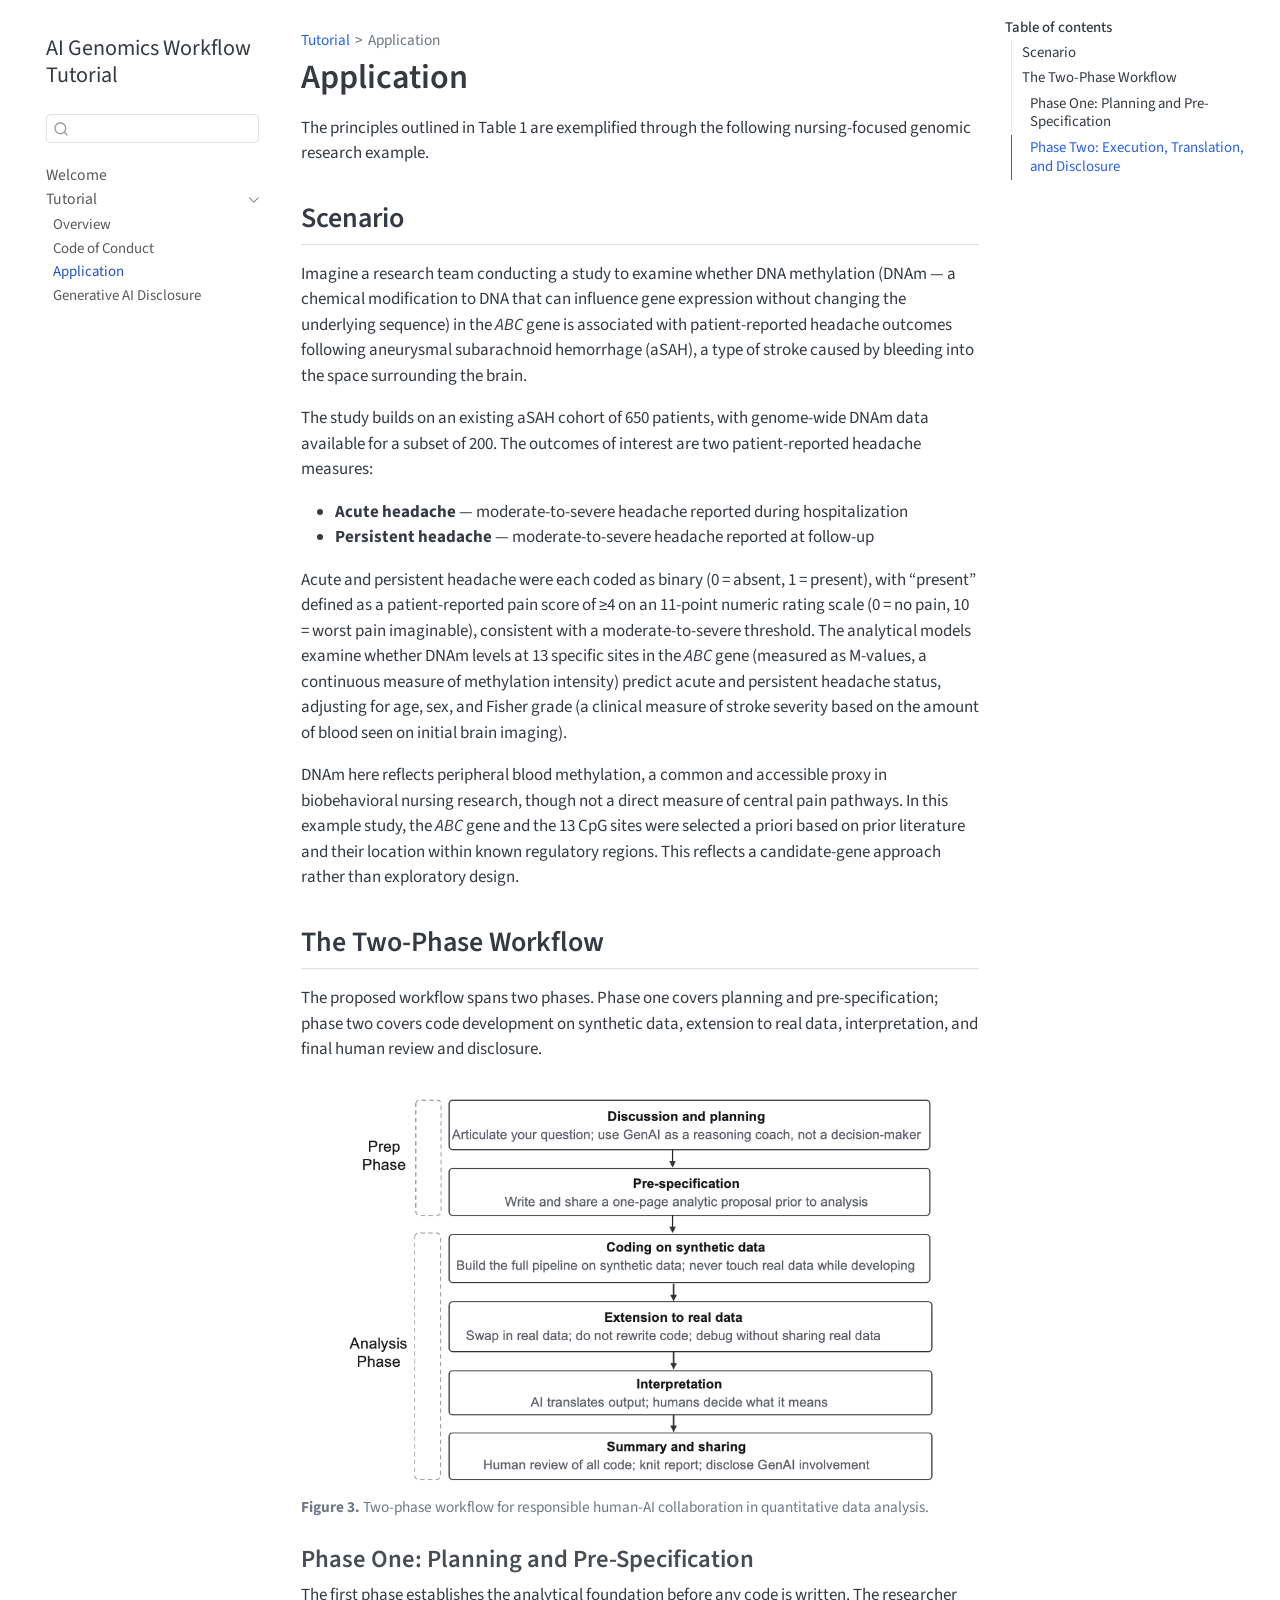
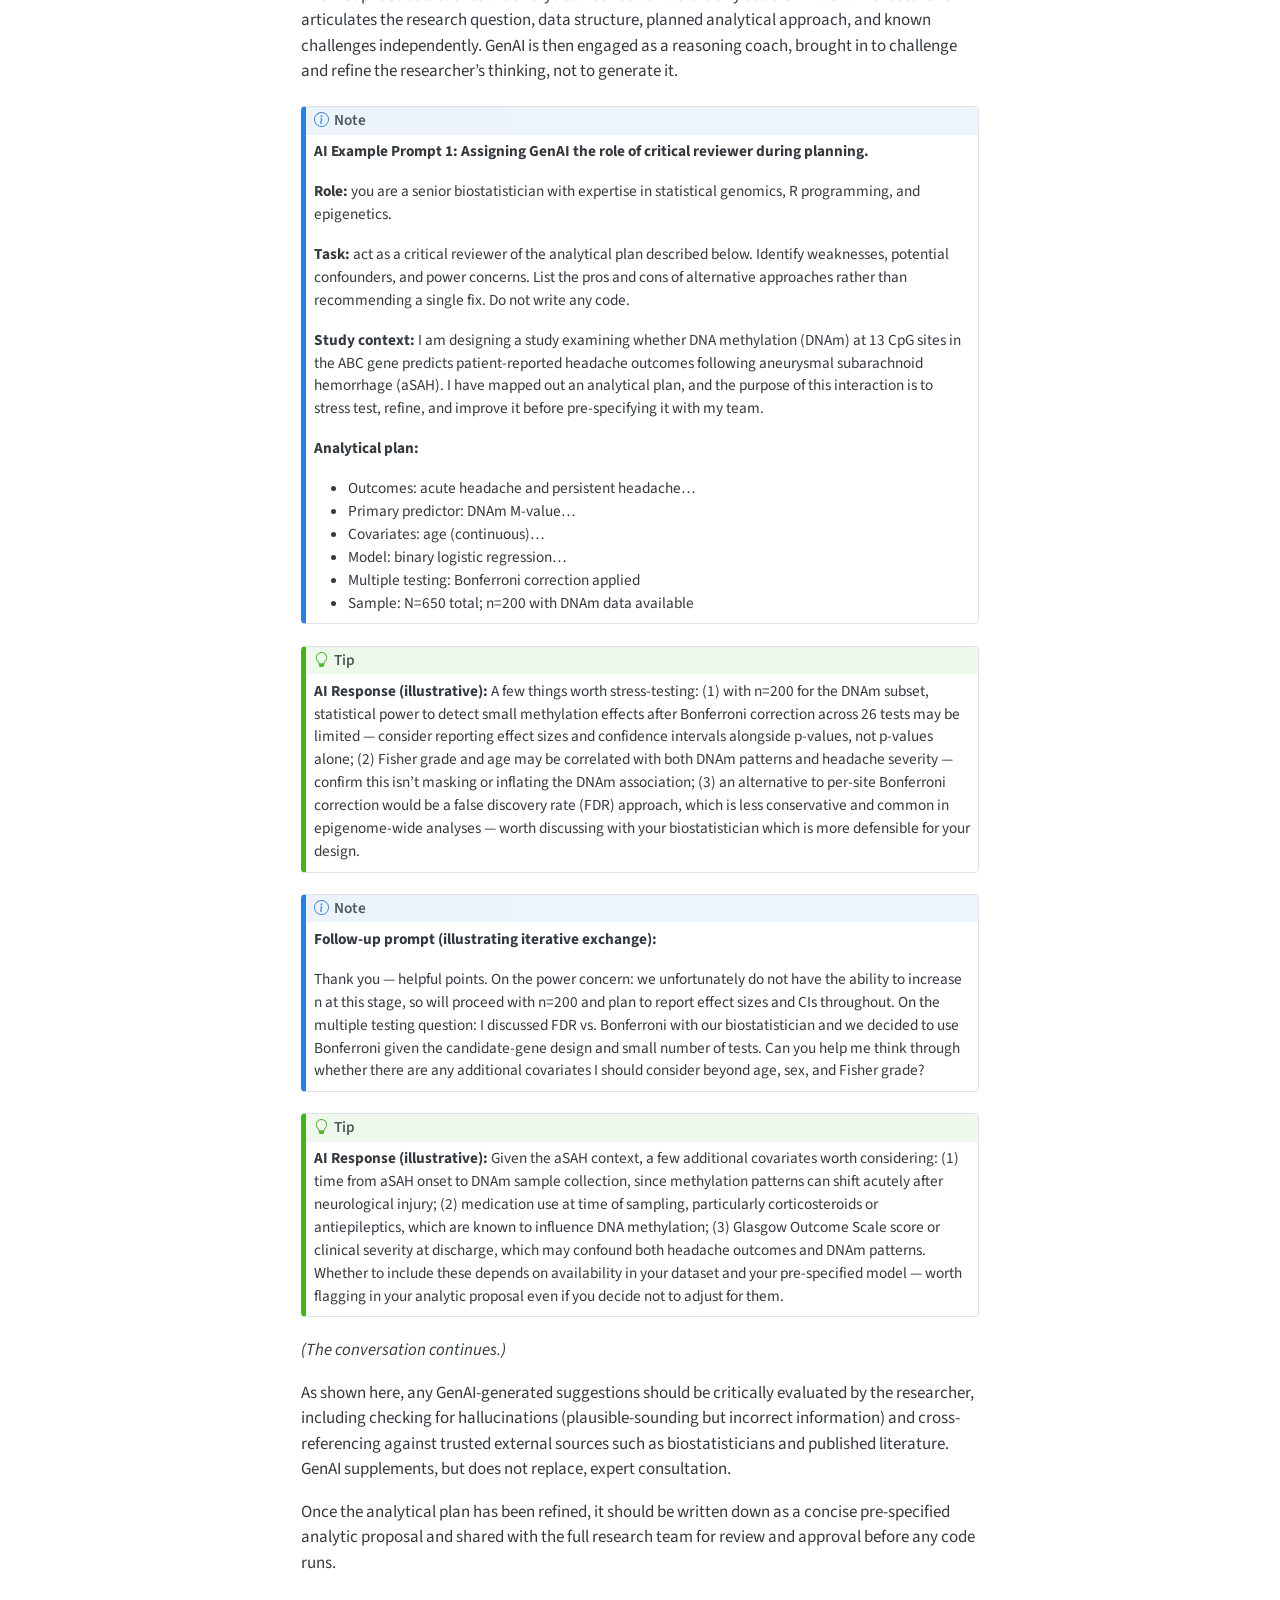
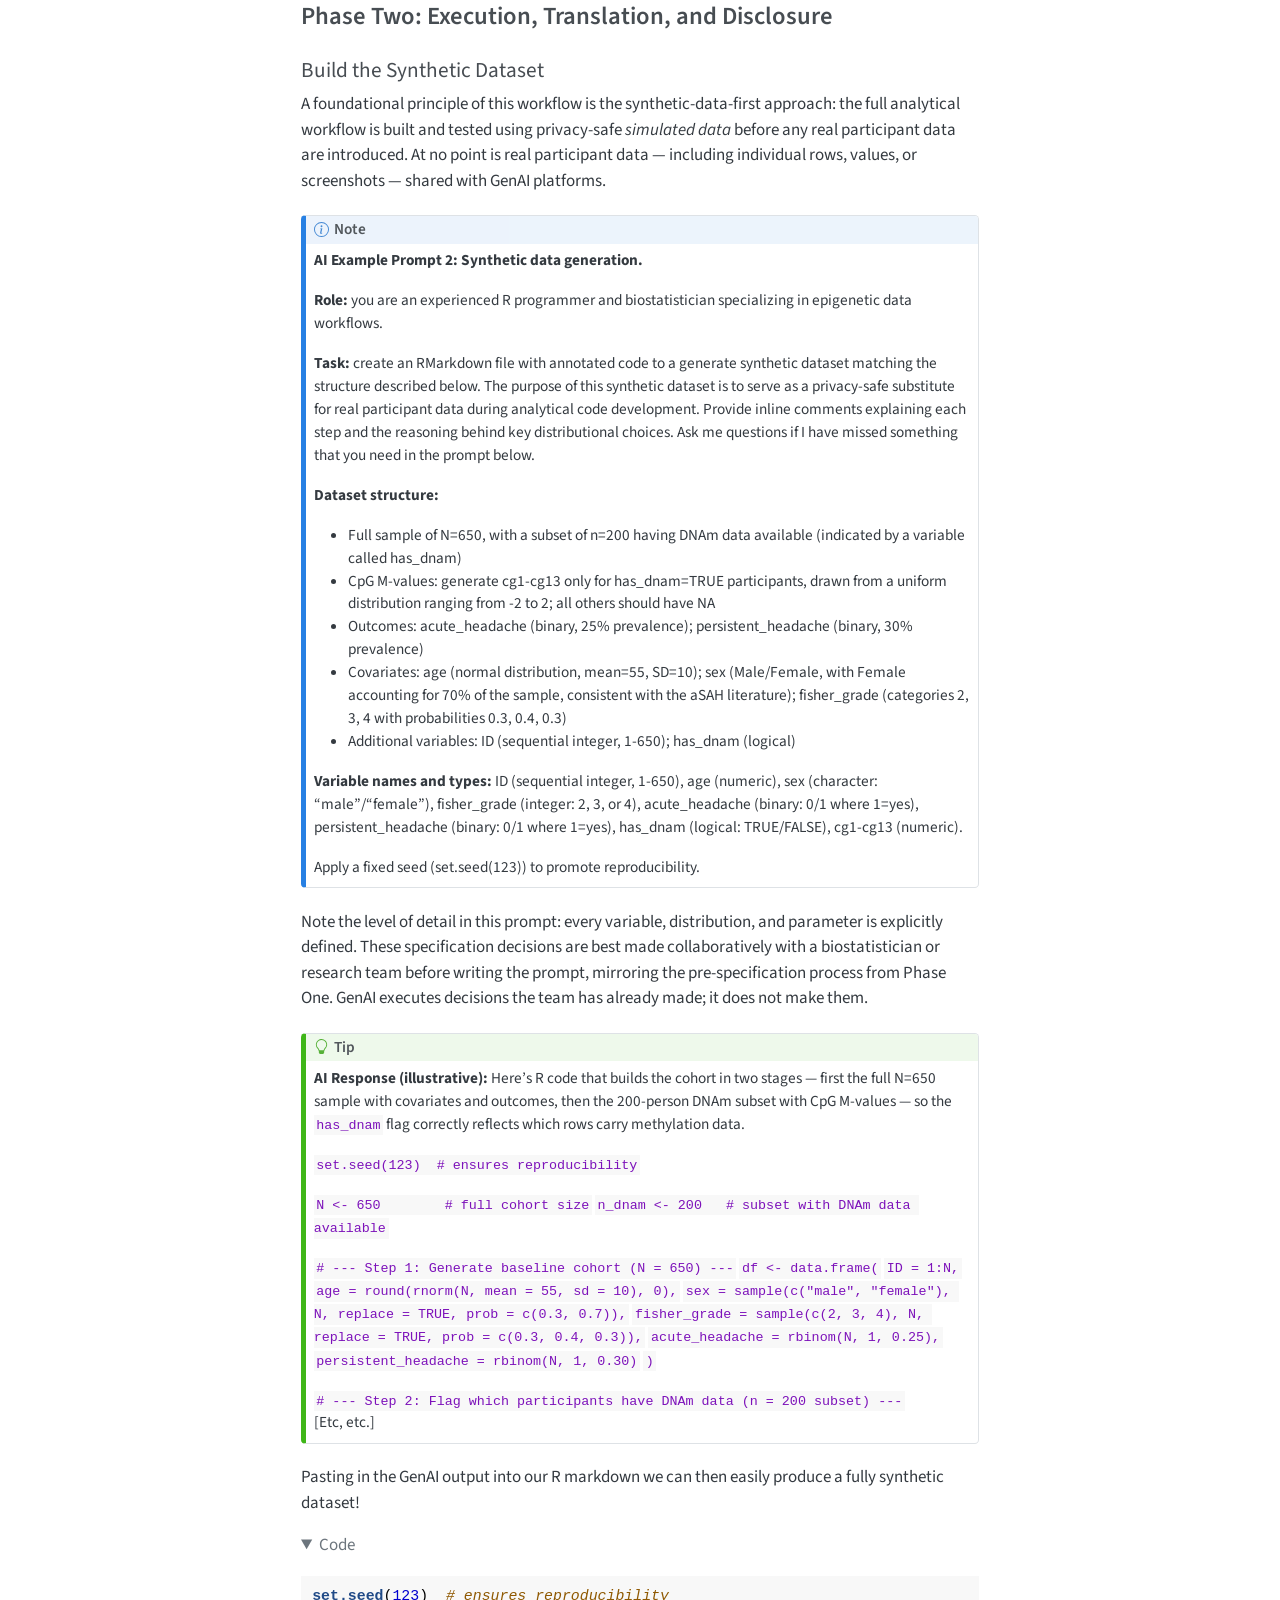
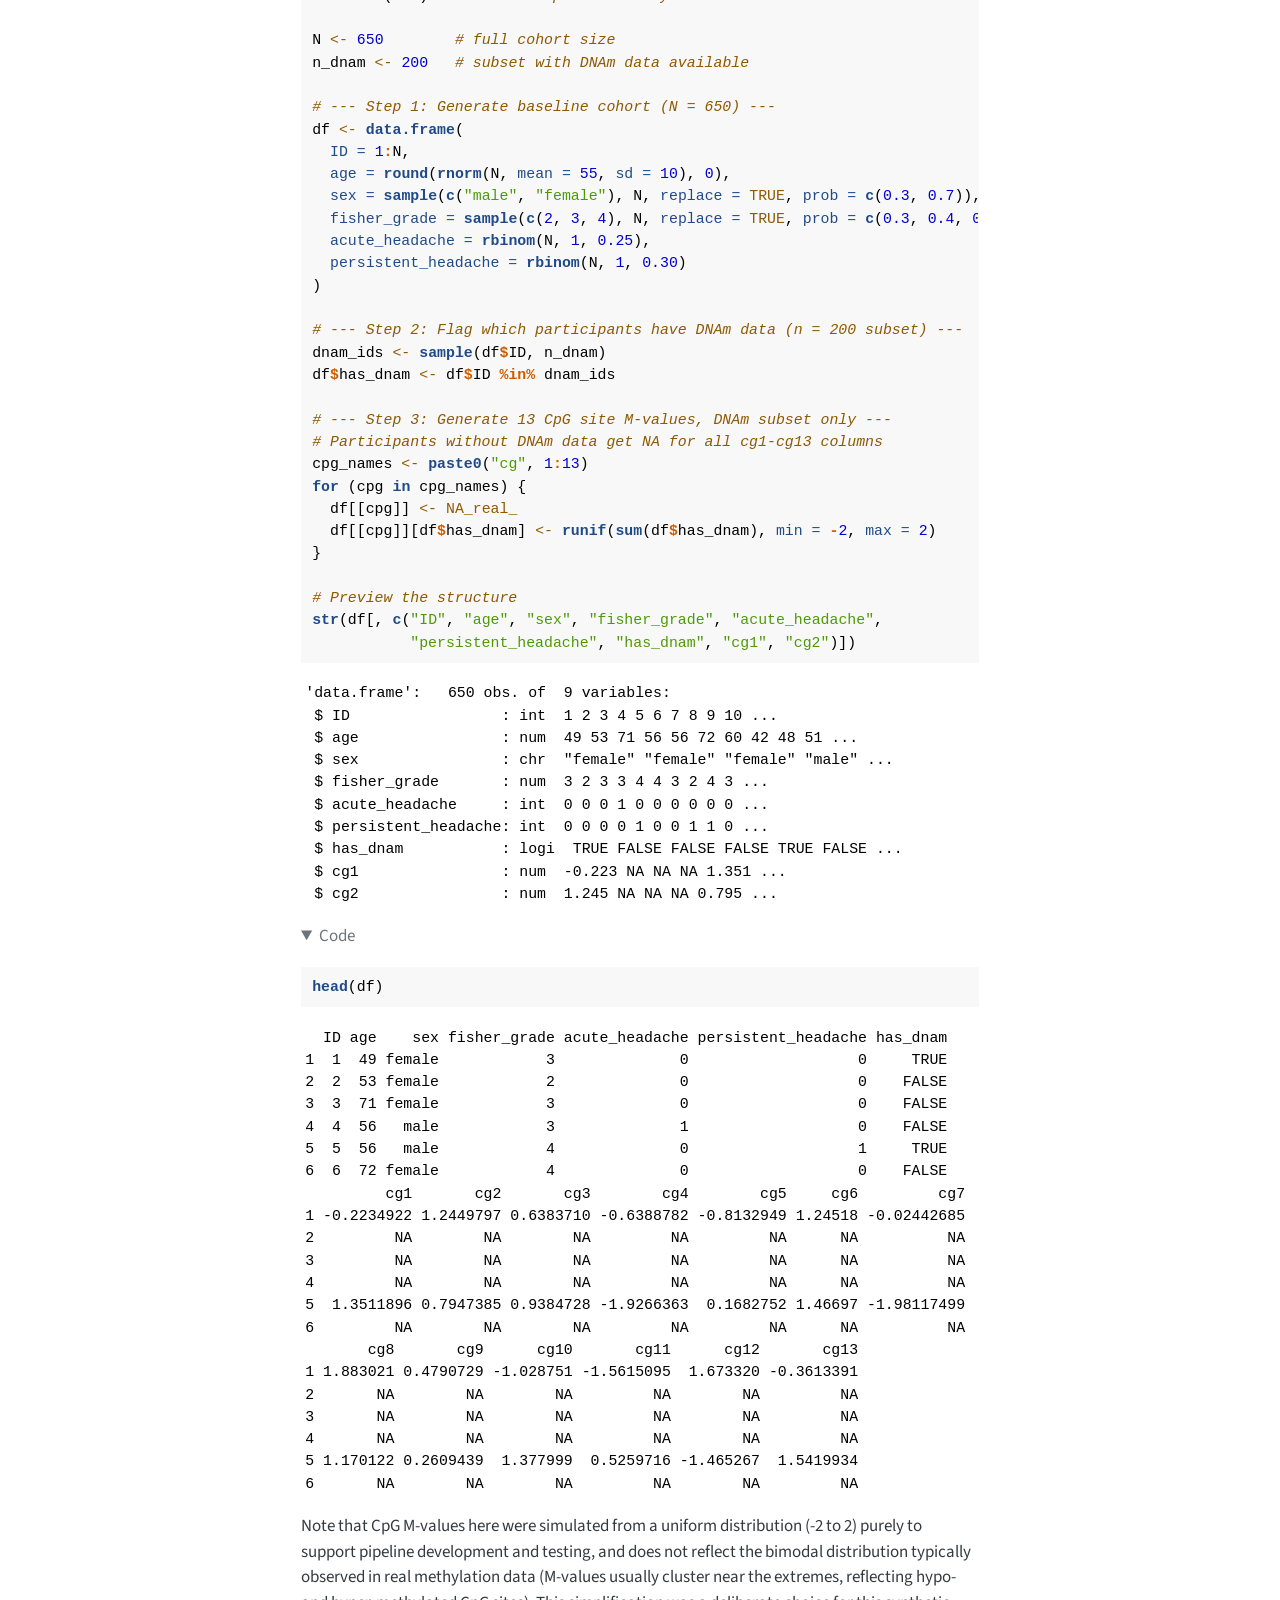
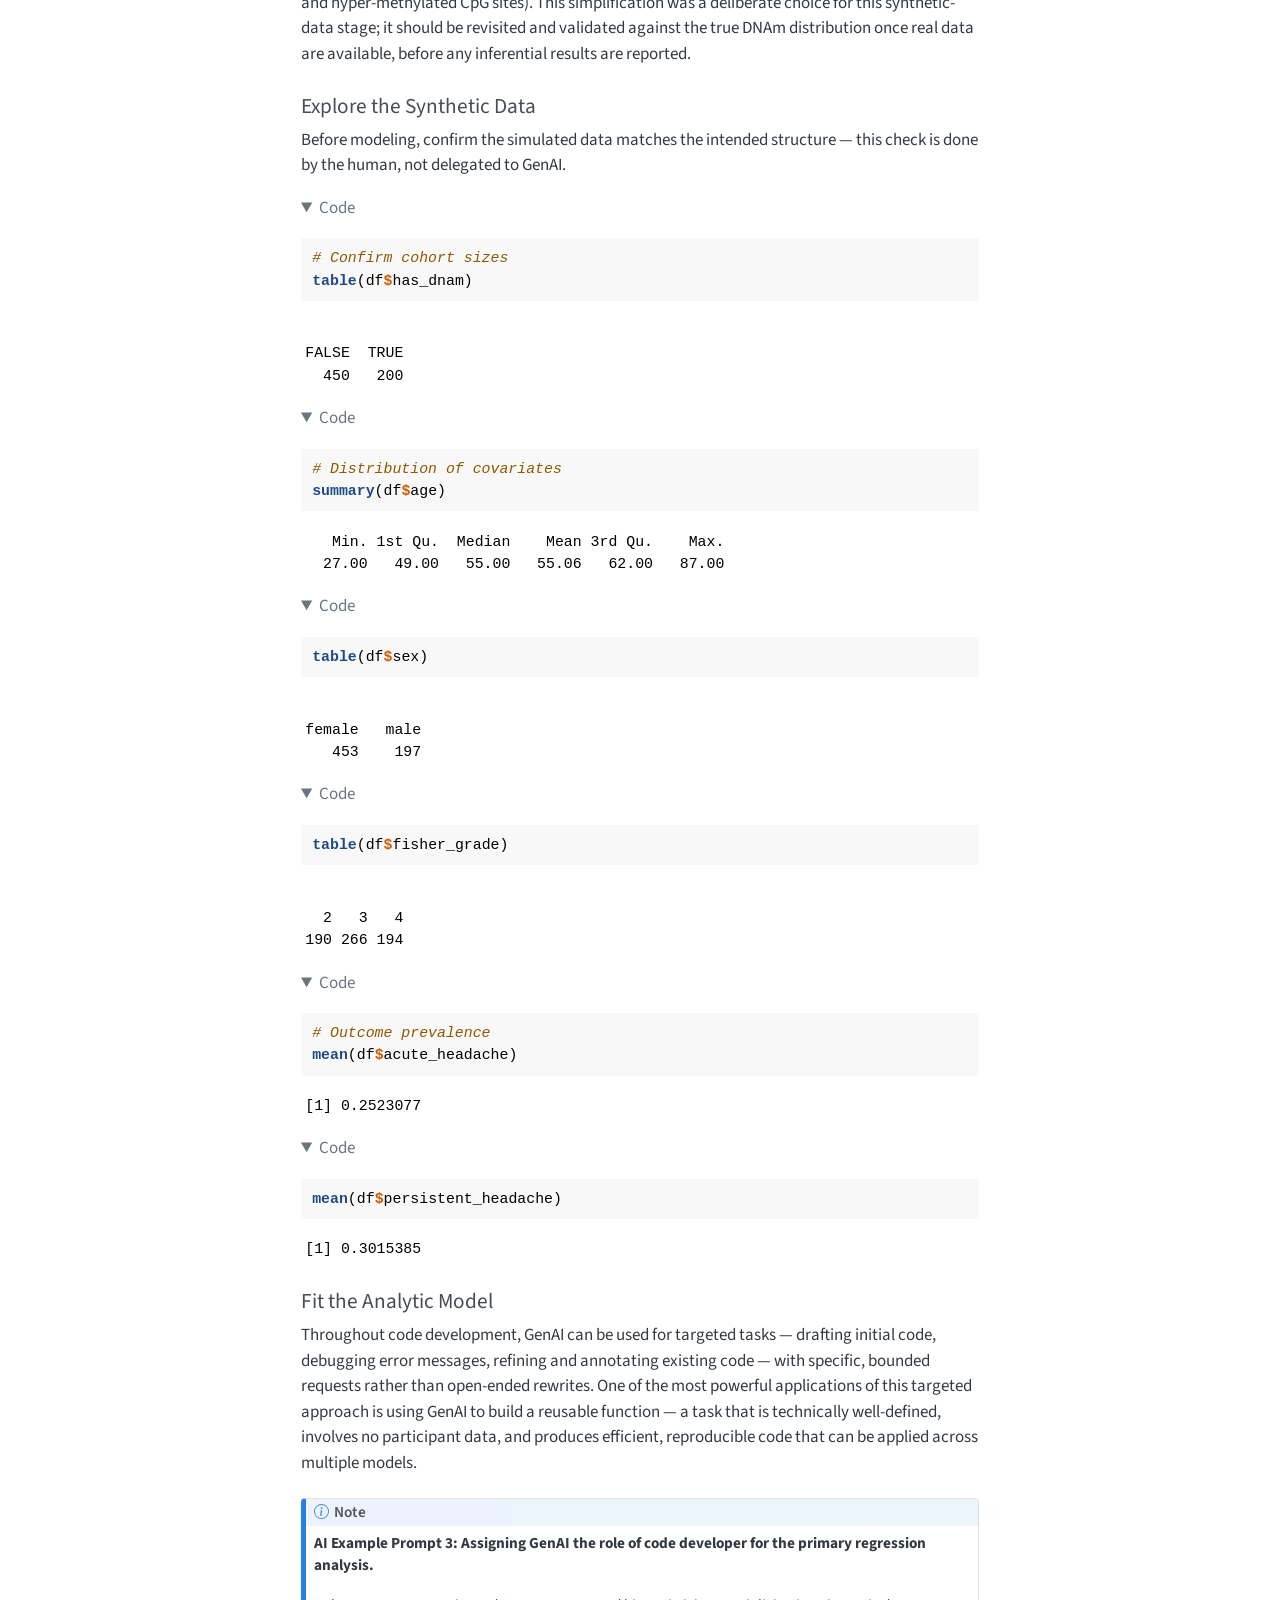
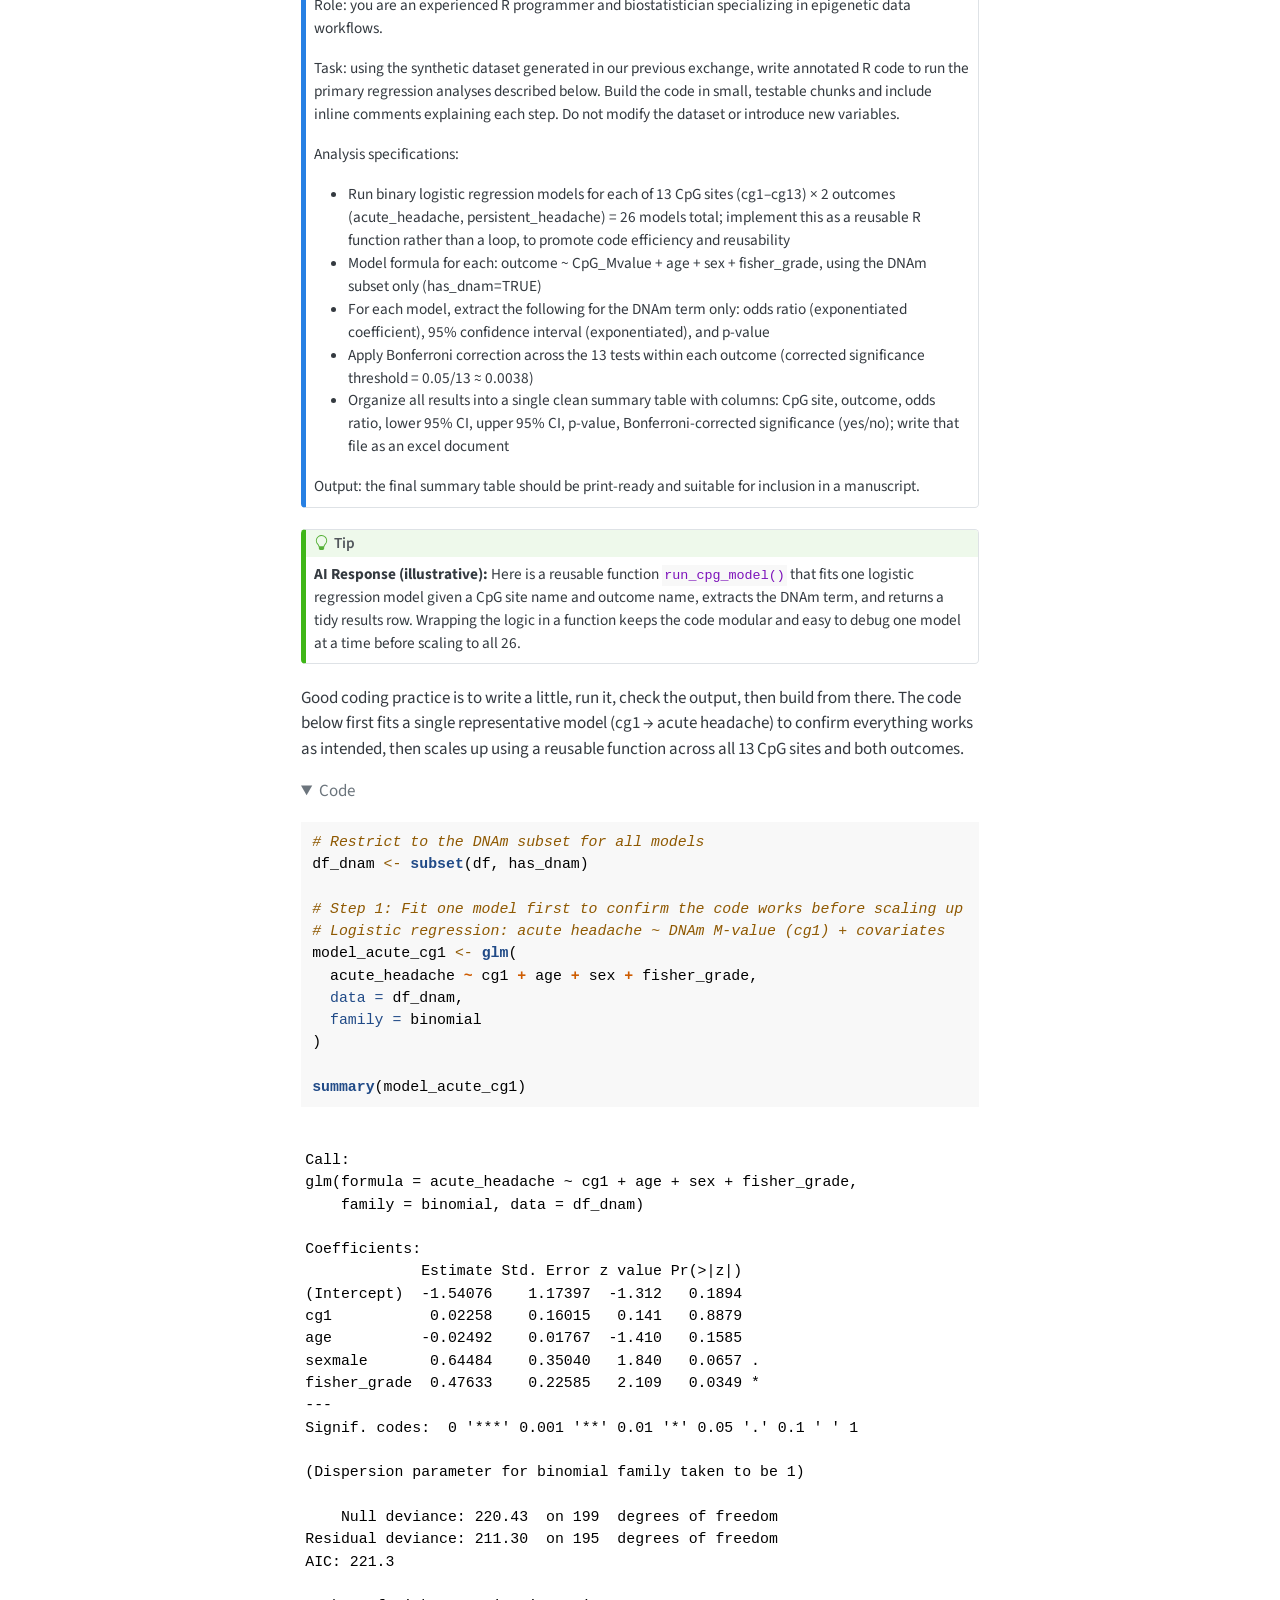
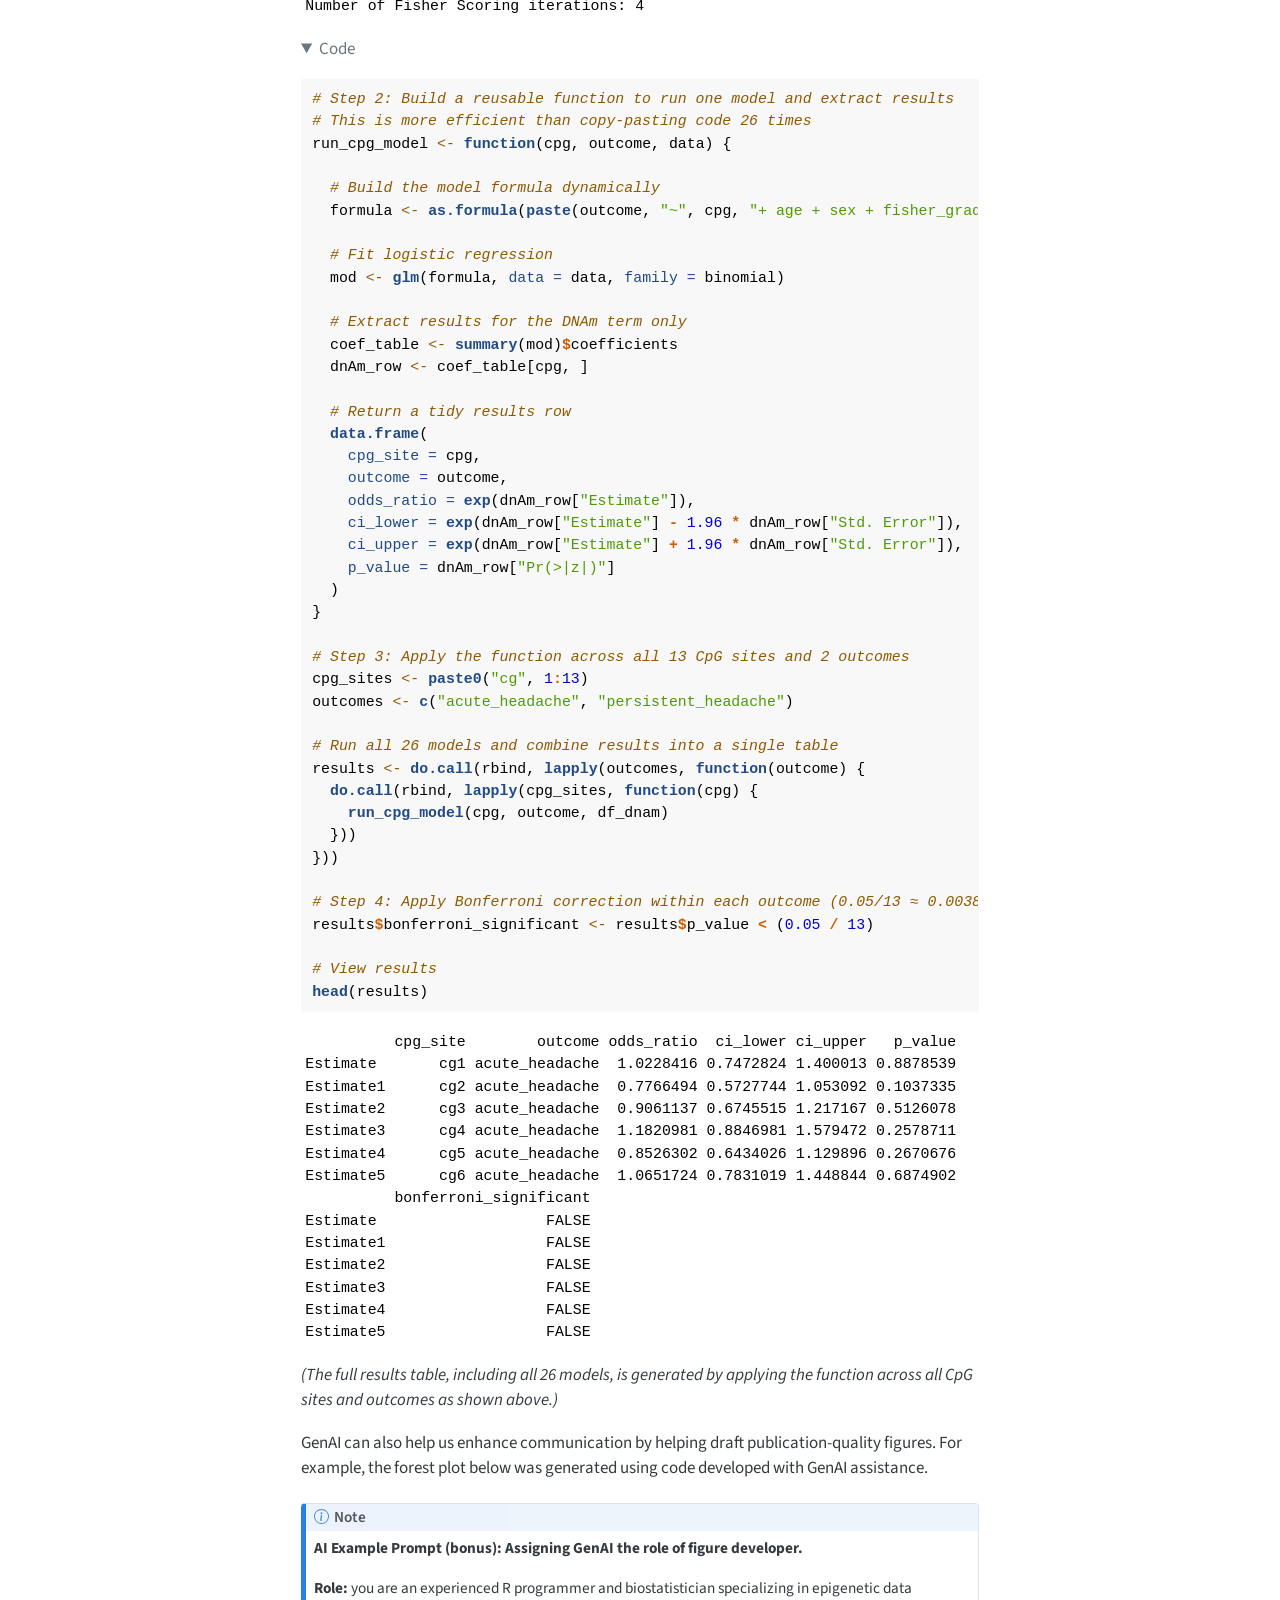
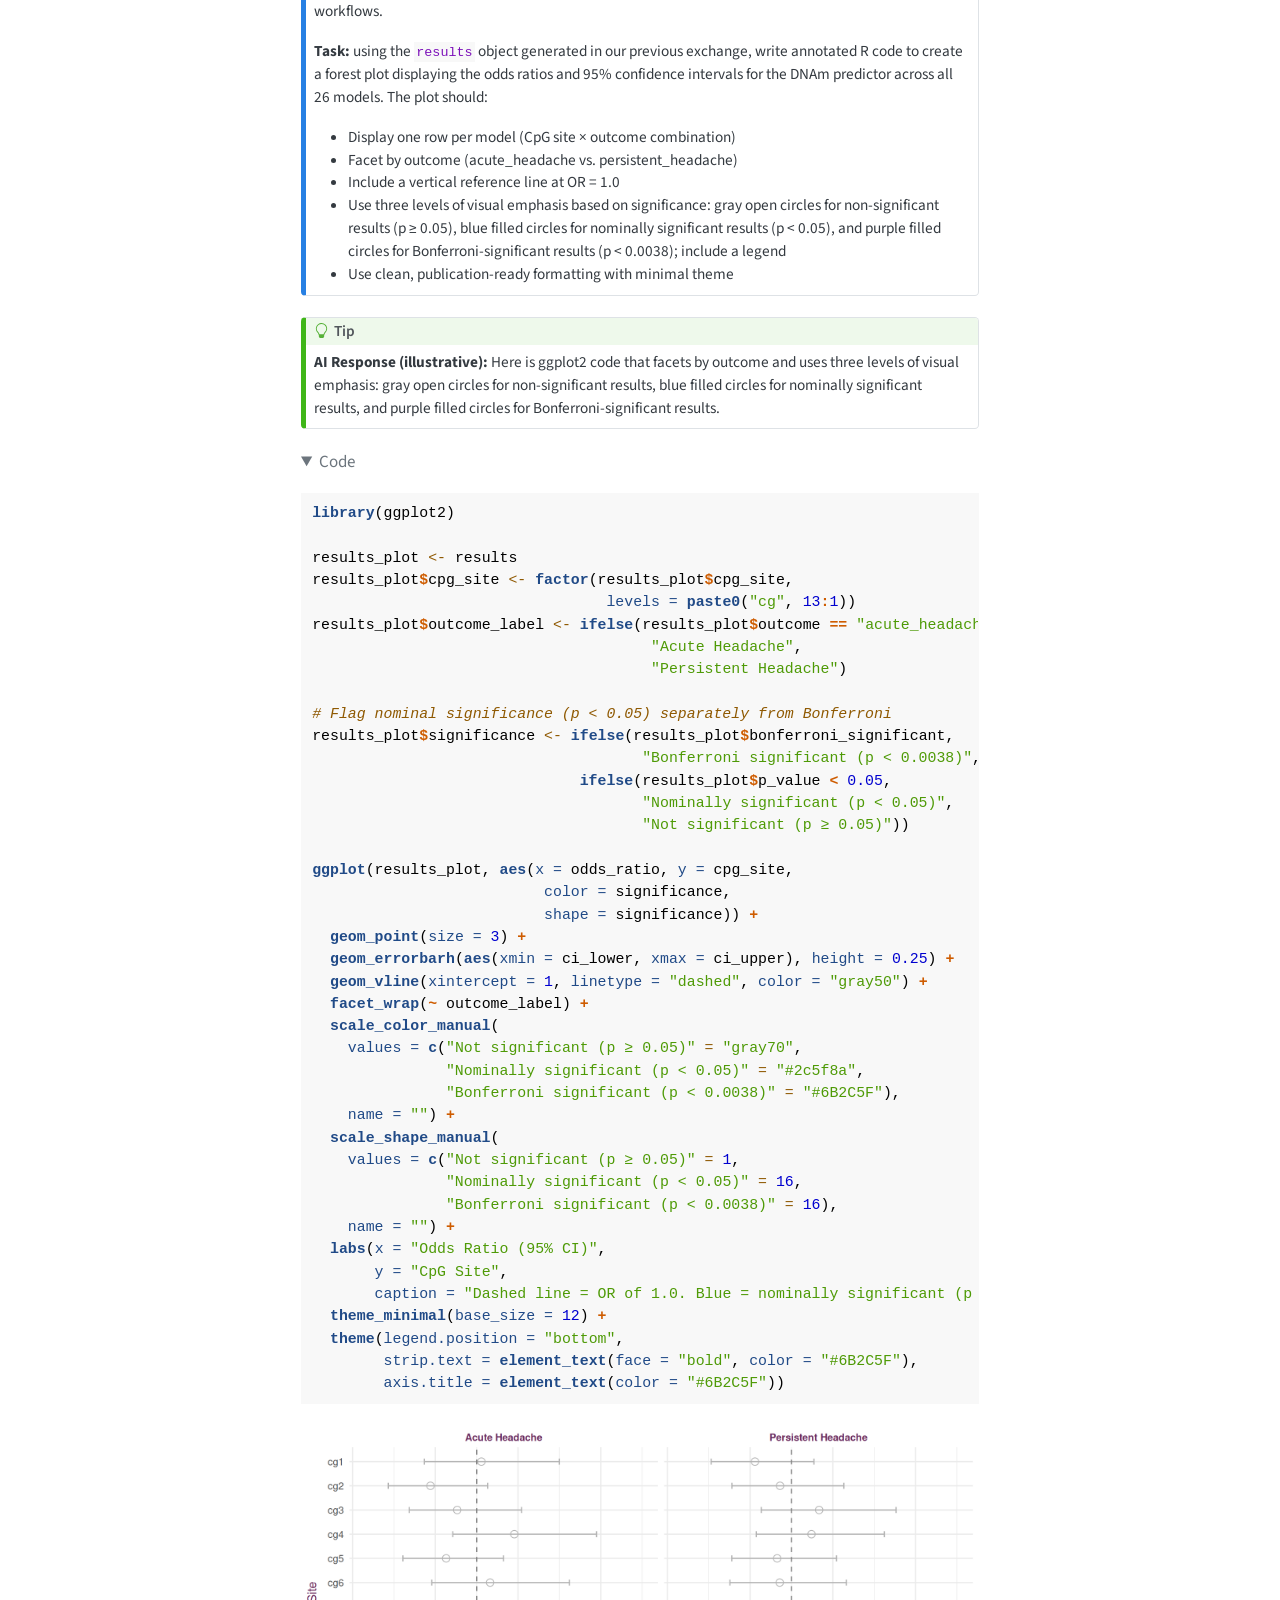
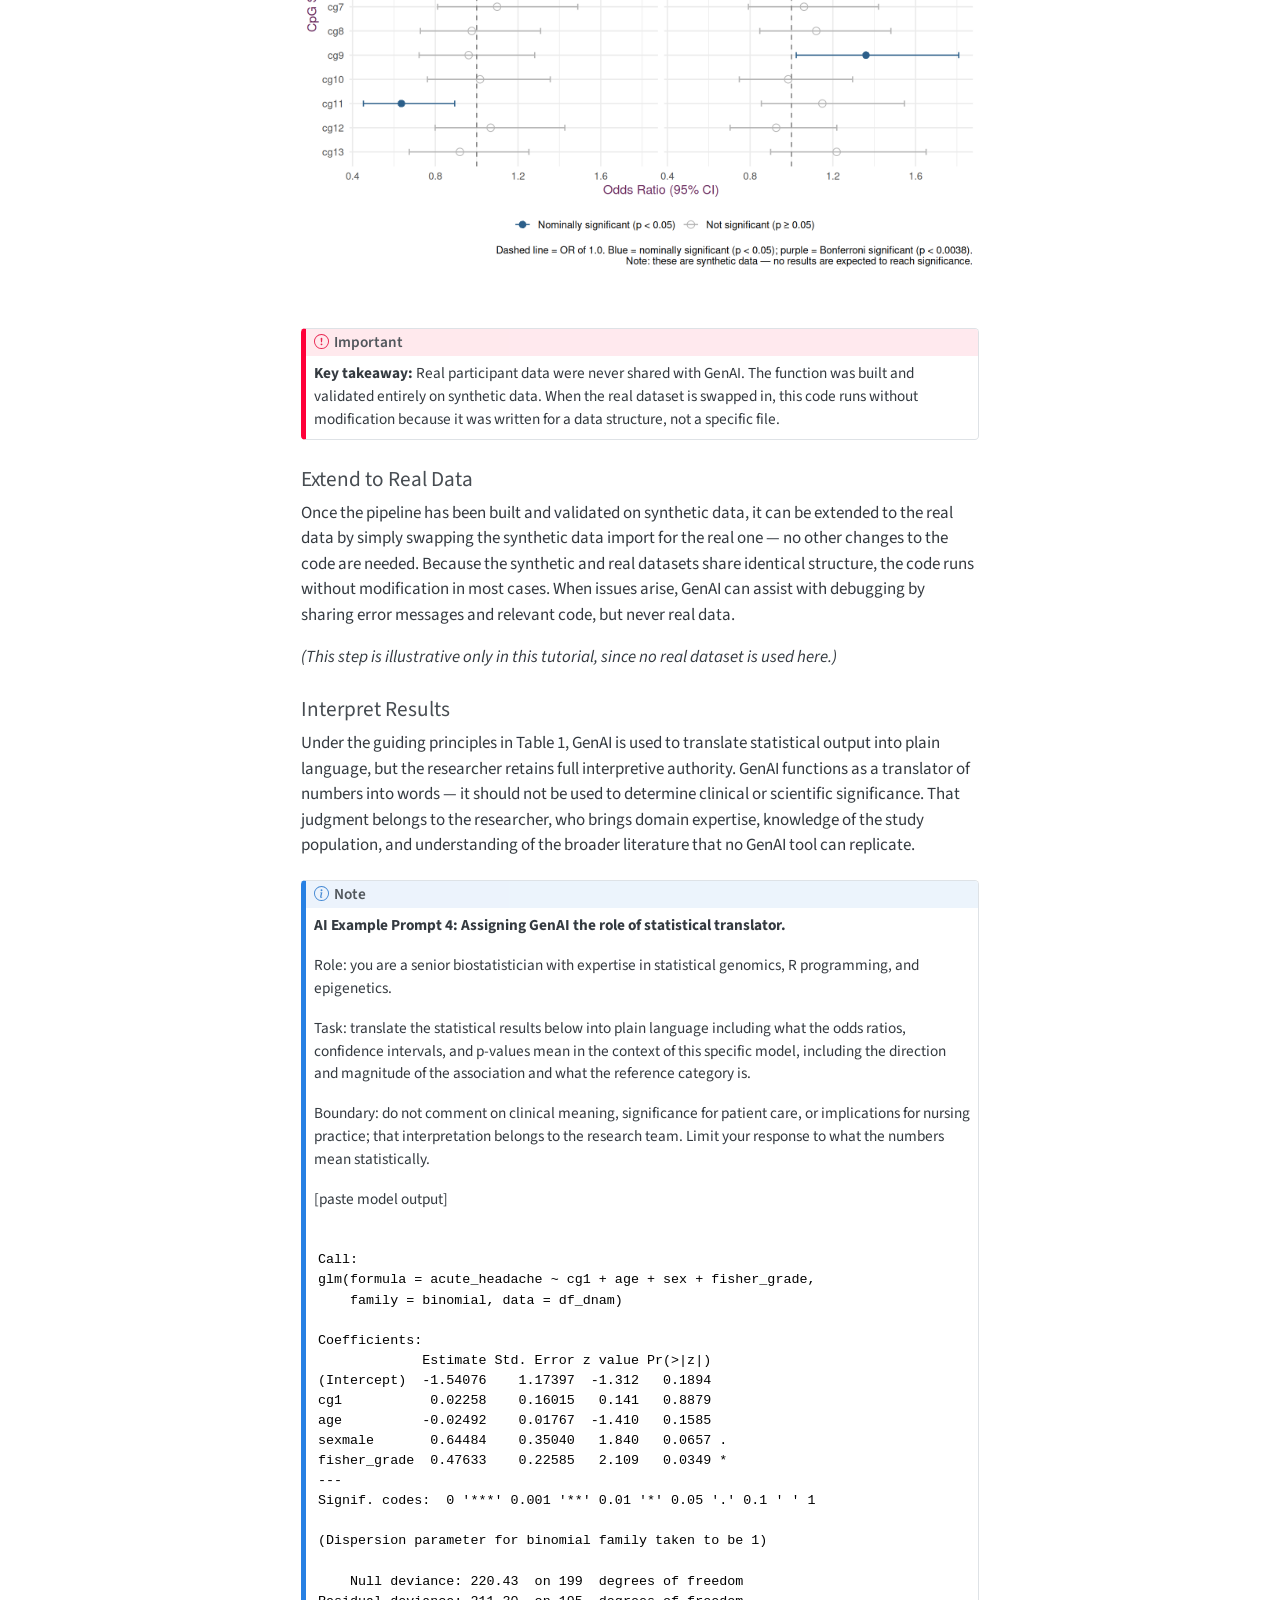
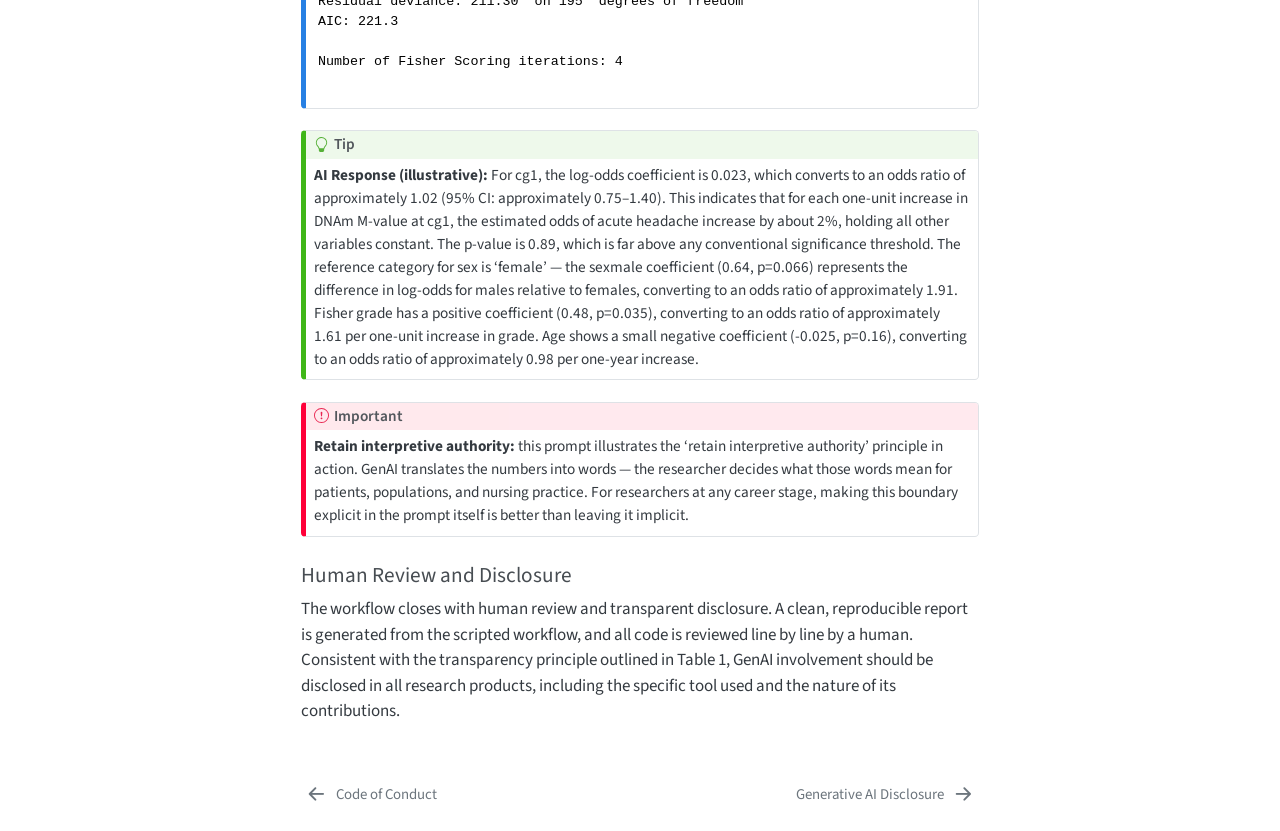
==== tutorial_application.html @ 5a62218e "Built site for gh-pages" ====
<!DOCTYPE html>
<html xmlns="http://www.w3.org/1999/xhtml" lang="en" xml:lang="en"><head>

<meta charset="utf-8">
<meta name="generator" content="quarto-1.10.18">

<meta name="viewport" content="width=device-width, initial-scale=1.0, user-scalable=yes">


<title>Application – AI Genomics Workflow Tutorial</title>
<style>
/* Default styles provided by pandoc.
** See https://pandoc.org/MANUAL.html#variables-for-html for config info.
*/
span.smallcaps{font-variant: small-caps;}
div.columns{display: flex; gap: 1.5em;}
div.column{flex: auto;}
@media screen {
div.columns{gap: min(4vw, 1.5em);}
div.column{overflow-x: auto;}
}
div.hanging-indent{margin-left: 1.5em; text-indent: -1.5em;}
ul.task-list{list-style: none;}
ul.task-list li input[type="checkbox"] {
  width: 0.8em;
  margin: 0 0.8em 0.2em -1em; /* quarto-specific, see https://github.com/quarto-dev/quarto-cli/issues/4556 */ 
  vertical-align: middle;
}
/* CSS for syntax highlighting */
html { -webkit-text-size-adjust: 100%; }
pre > code.sourceCode { white-space: pre; position: relative; }
pre > code.sourceCode > span { display: inline-block; line-height: 1.25; }
pre > code.sourceCode > span:empty { height: 1.2em; }
.sourceCode { overflow: visible; }
code.sourceCode > span { color: inherit; text-decoration: inherit; }
div.sourceCode { margin: 1em 0; }
pre.sourceCode { margin: 0; }
@media screen {
div.sourceCode { overflow: auto; }
}
@media print {
pre > code.sourceCode { white-space: pre-wrap; }
pre > code.sourceCode > span { text-indent: -5em; padding-left: 5em; }
}
pre.numberSource code
  { counter-reset: source-line 0; }
pre.numberSource code > span
  { position: relative; left: -4em; counter-increment: source-line; }
pre.numberSource code > span > a:first-child::before
  { content: counter(source-line);
    position: relative; left: -1em; text-align: right; vertical-align: baseline;
    border: none; display: inline-block;
    -webkit-touch-callout: none; -webkit-user-select: none;
    -khtml-user-select: none; -moz-user-select: none;
    -ms-user-select: none; user-select: none;
    padding: 0 4px; width: 4em;
  }
pre.numberSource { margin-left: 3em;  padding-left: 4px; }
div.sourceCode
  {   }
@media screen {
pre > code.sourceCode > span > a:first-child::before { text-decoration: underline; }
}
</style>


<script src="site_libs/quarto-nav/quarto-nav.js"></script>
<script src="site_libs/quarto-nav/headroom.min.js"></script>
<script src="site_libs/clipboard/clipboard.min.js"></script>
<script src="site_libs/quarto-search/autocomplete.umd.js"></script>
<script src="site_libs/quarto-search/fuse.min.js"></script>
<script src="site_libs/quarto-search/quarto-search.js"></script>
<meta name="quarto:offset" content="./">
<link href="./tutorial_disclosure.html" rel="next">
<link href="./tutorial_code_of_conduct.html" rel="prev">
<script src="site_libs/quarto-html/quarto.js" type="module"></script>
<script src="site_libs/quarto-html/tabsets/tabsets.js" type="module"></script>
<script src="site_libs/quarto-html/popper.min.js"></script>
<script src="site_libs/quarto-html/tippy.umd.min.js"></script>
<script src="site_libs/quarto-html/anchor.min.js"></script>
<link href="site_libs/quarto-html/tippy.css" rel="stylesheet">
<link href="site_libs/quarto-html/quarto-syntax-highlighting-12757e4b7af482b2d9c5bd8860d2b707.css" rel="stylesheet" id="quarto-text-highlighting-styles">
<script src="site_libs/bootstrap/bootstrap.min.js"></script>
<link href="site_libs/bootstrap/bootstrap-icons.css" rel="stylesheet">
<link href="site_libs/bootstrap/bootstrap-afcf79472eb0bb53fc823fd7a629db94.min.css" rel="stylesheet" append-hash="true" id="quarto-bootstrap" data-mode="light">
<script id="quarto-search-options" type="application/json">{
  "location": "sidebar",
  "copy-button": false,
  "collapse-after": 3,
  "panel-placement": "start",
  "type": "textbox",
  "limit": 50,
  "keyboard-shortcut": [
    "f",
    "/",
    "s"
  ],
  "show-item-context": false,
  "language": {
    "search-no-results-text": "No results",
    "search-matching-documents-text": "matching documents",
    "search-copy-link-title": "Copy link to search",
    "search-hide-matches-text": "Hide additional matches",
    "search-more-match-text": "more match in this document",
    "search-more-matches-text": "more matches in this document",
    "search-clear-button-title": "Clear",
    "search-text-placeholder": "",
    "search-detached-cancel-button-title": "Cancel",
    "search-submit-button-title": "Submit",
    "search-label": "Search"
  }
}</script>


</head>

<body class="nav-sidebar floating quarto-light">

<div id="quarto-search-results"></div>
  <header id="quarto-header" class="headroom fixed-top">
  <nav class="quarto-secondary-nav">
    <div class="container-fluid d-flex">
      <button type="button" class="quarto-btn-toggle btn" data-bs-toggle="collapse" role="button" data-bs-target=".quarto-sidebar-collapse-item" aria-controls="quarto-sidebar" aria-expanded="false" aria-label="Toggle sidebar navigation" onclick="if (window.quartoToggleHeadroom) { window.quartoToggleHeadroom(); }">
        <i class="bi bi-layout-text-sidebar-reverse"></i>
      </button>
        <nav class="quarto-page-breadcrumbs" aria-label="breadcrumb"><ol class="breadcrumb"><li class="breadcrumb-item"><a href="./tutorial_overview.html">Tutorial</a></li><li class="breadcrumb-item"><a href="./tutorial_application.html"><span class="chapter-title">Application</span></a></li></ol></nav>
        <a class="flex-grow-1" role="navigation" data-bs-toggle="collapse" data-bs-target=".quarto-sidebar-collapse-item" aria-controls="quarto-sidebar" aria-expanded="false" aria-label="Toggle sidebar navigation" onclick="if (window.quartoToggleHeadroom) { window.quartoToggleHeadroom(); }">      
        </a>
      <button type="button" class="btn quarto-search-button" aria-label="Search" onclick="window.quartoOpenSearch();">
        <i class="bi bi-search"></i>
      </button>
    </div>
  </nav>
</header>
<!-- content -->
<div id="quarto-content" class="quarto-container page-columns page-rows-contents page-layout-article">
<!-- sidebar -->
  <nav id="quarto-sidebar" class="sidebar collapse collapse-horizontal quarto-sidebar-collapse-item sidebar-navigation floating overflow-auto">
    <div class="pt-lg-2 mt-2 text-left sidebar-header">
    <div class="sidebar-title mb-0 py-0">
      <a href="./">AI Genomics Workflow Tutorial</a> 
    </div>
      </div>
        <div class="mt-2 flex-shrink-0 align-items-center">
        <div class="sidebar-search">
        <div id="quarto-search" class="" title="Search"></div>
        </div>
        </div>
    <div class="sidebar-menu-container"> 
    <ul class="list-unstyled mt-1">
        <li class="sidebar-item">
  <div class="sidebar-item-container"> 
  <a href="./index.html" class="sidebar-item-text sidebar-link"><span class="chapter-title">Welcome</span></a>
  </div>
</li>
        <li class="sidebar-item sidebar-item-section">
      <div class="sidebar-item-container"> 
            <a class="sidebar-item-text sidebar-link text-start" data-bs-toggle="collapse" data-bs-target="#quarto-sidebar-section-1" role="navigation" aria-expanded="true">
 <span class="menu-text">Tutorial</span></a>
          <a class="sidebar-item-toggle text-start" data-bs-toggle="collapse" data-bs-target="#quarto-sidebar-section-1" role="navigation" aria-expanded="true" aria-label="Toggle section">
            <i class="bi bi-chevron-right ms-2"></i>
          </a> 
      </div>
      <ul id="quarto-sidebar-section-1" class="collapse list-unstyled sidebar-section depth1 show">  
          <li class="sidebar-item">
  <div class="sidebar-item-container"> 
  <a href="./tutorial_overview.html" class="sidebar-item-text sidebar-link"><span class="chapter-title">Overview</span></a>
  </div>
</li>
          <li class="sidebar-item">
  <div class="sidebar-item-container"> 
  <a href="./tutorial_code_of_conduct.html" class="sidebar-item-text sidebar-link"><span class="chapter-title">Code of Conduct</span></a>
  </div>
</li>
          <li class="sidebar-item">
  <div class="sidebar-item-container"> 
  <a href="./tutorial_application.html" class="sidebar-item-text sidebar-link active"><span class="chapter-title">Application</span></a>
  </div>
</li>
          <li class="sidebar-item">
  <div class="sidebar-item-container"> 
  <a href="./tutorial_disclosure.html" class="sidebar-item-text sidebar-link"><span class="chapter-title">Generative AI Disclosure</span></a>
  </div>
</li>
      </ul>
  </li>
    </ul>
    </div>
</nav>
<div id="quarto-sidebar-glass" class="quarto-sidebar-collapse-item" data-bs-toggle="collapse" data-bs-target=".quarto-sidebar-collapse-item"></div>
<!-- margin-sidebar -->
    <div id="quarto-margin-sidebar" class="sidebar margin-sidebar">
        <nav id="TOC" role="doc-toc" class="toc-active">
    <h2 id="toc-title">Table of contents</h2>
   
  <ul>
  <li><a href="#scenario" id="toc-scenario" class="nav-link active" data-scroll-target="#scenario">Scenario</a></li>
  <li><a href="#the-two-phase-workflow" id="toc-the-two-phase-workflow" class="nav-link" data-scroll-target="#the-two-phase-workflow">The Two-Phase Workflow</a>
  <ul class="collapse">
  <li><a href="#phase-one-planning-and-pre-specification" id="toc-phase-one-planning-and-pre-specification" class="nav-link" data-scroll-target="#phase-one-planning-and-pre-specification">Phase One: Planning and Pre-Specification</a></li>
  <li><a href="#phase-two-execution-translation-and-disclosure" id="toc-phase-two-execution-translation-and-disclosure" class="nav-link" data-scroll-target="#phase-two-execution-translation-and-disclosure">Phase Two: Execution, Translation, and Disclosure</a></li>
  </ul></li>
  </ul>
</nav>
    </div>
<!-- main -->
<main class="content" id="quarto-document-content">

<header id="title-block-header" class="quarto-title-block default"><nav class="quarto-page-breadcrumbs quarto-title-breadcrumbs d-none d-lg-block" aria-label="breadcrumb"><ol class="breadcrumb"><li class="breadcrumb-item"><a href="./tutorial_overview.html">Tutorial</a></li><li class="breadcrumb-item"><a href="./tutorial_application.html"><span class="chapter-title">Application</span></a></li></ol></nav>
<div class="quarto-title">
<h1 class="title"><span class="chapter-title">Application</span></h1>
</div>



<div class="quarto-title-meta">

    
  
    
  </div>
  


</header>


<p>The principles outlined in Table 1 are exemplified through the following nursing-focused genomic research example.</p>
<section id="scenario" class="level2">
<h2 class="anchored" data-anchor-id="scenario">Scenario</h2>
<p>Imagine a research team conducting a study to examine whether DNA methylation (DNAm — a chemical modification to DNA that can influence gene expression without changing the underlying sequence) in the <em>ABC</em> gene is associated with patient-reported headache outcomes following aneurysmal subarachnoid hemorrhage (aSAH), a type of stroke caused by bleeding into the space surrounding the brain.</p>
<p>The study builds on an existing aSAH cohort of 650 patients, with genome-wide DNAm data available for a subset of 200. The outcomes of interest are two patient-reported headache measures:</p>
<ul>
<li><strong>Acute headache</strong> — moderate-to-severe headache reported during hospitalization</li>
<li><strong>Persistent headache</strong> — moderate-to-severe headache reported at follow-up</li>
</ul>
<p>Acute and persistent headache were each coded as binary (0 = absent, 1 = present), with “present” defined as a patient-reported pain score of ≥4 on an 11-point numeric rating scale (0 = no pain, 10 = worst pain imaginable), consistent with a moderate-to-severe threshold. The analytical models examine whether DNAm levels at 13 specific sites in the <em>ABC</em> gene (measured as M-values, a continuous measure of methylation intensity) predict acute and persistent headache status, adjusting for age, sex, and Fisher grade (a clinical measure of stroke severity based on the amount of blood seen on initial brain imaging).</p>
<p>DNAm here reflects peripheral blood methylation, a common and accessible proxy in biobehavioral nursing research, though not a direct measure of central pain pathways. In this example study, the <em>ABC</em> gene and the 13 CpG sites were selected a priori based on prior literature and their location within known regulatory regions. This reflects a candidate-gene approach rather than exploratory design.</p>
</section>
<section id="the-two-phase-workflow" class="level2">
<h2 class="anchored" data-anchor-id="the-two-phase-workflow">The Two-Phase Workflow</h2>
<p>The proposed workflow spans two phases. Phase one covers planning and pre-specification; phase two covers code development on synthetic data, extension to real data, interpretation, and final human review and disclosure.</p>
<div class="quarto-figure quarto-figure-center">
<figure class="figure">
<p><img src="figures/fig3_two_phase_workflow.png" class="img-fluid figure-img" style="width:90.0%"></p>
<figcaption><strong>Figure 3.</strong> Two-phase workflow for responsible human-AI collaboration in quantitative data analysis.</figcaption>
</figure>
</div>
<section id="phase-one-planning-and-pre-specification" class="level3">
<h3 class="anchored" data-anchor-id="phase-one-planning-and-pre-specification">Phase One: Planning and Pre-Specification</h3>
<p>The first phase establishes the analytical foundation before any code is written. The researcher articulates the research question, data structure, planned analytical approach, and known challenges independently. GenAI is then engaged as a reasoning coach, brought in to challenge and refine the researcher’s thinking, not to generate it.</p>
<div class="callout callout-style-default callout-note callout-titled">
<div class="callout-header d-flex align-content-center">
<div class="callout-icon-container">
<i class="callout-icon"></i>
</div>
<div class="callout-title-container flex-fill">
Note
</div>
</div>
<div class="callout-body-container callout-body">
<p><strong>AI Example Prompt 1: Assigning GenAI the role of critical reviewer during planning.</strong></p>
<p><strong>Role:</strong> you are a senior biostatistician with expertise in statistical genomics, R programming, and epigenetics.</p>
<p><strong>Task:</strong> act as a critical reviewer of the analytical plan described below. Identify weaknesses, potential confounders, and power concerns. List the pros and cons of alternative approaches rather than recommending a single fix. Do not write any code.</p>
<p><strong>Study context:</strong> I am designing a study examining whether DNA methylation (DNAm) at 13 CpG sites in the ABC gene predicts patient-reported headache outcomes following aneurysmal subarachnoid hemorrhage (aSAH). I have mapped out an analytical plan, and the purpose of this interaction is to stress test, refine, and improve it before pre-specifying it with my team.</p>
<p><strong>Analytical plan:</strong></p>
<ul>
<li>Outcomes: acute headache and persistent headache…</li>
<li>Primary predictor: DNAm M-value…</li>
<li>Covariates: age (continuous)…</li>
<li>Model: binary logistic regression…</li>
<li>Multiple testing: Bonferroni correction applied</li>
<li>Sample: N=650 total; n=200 with DNAm data available</li>
</ul>
</div>
</div>
<div class="callout callout-style-default callout-tip callout-titled">
<div class="callout-header d-flex align-content-center">
<div class="callout-icon-container">
<i class="callout-icon"></i>
</div>
<div class="callout-title-container flex-fill">
Tip
</div>
</div>
<div class="callout-body-container callout-body">
<p><strong>AI Response (illustrative):</strong> A few things worth stress-testing: (1) with n=200 for the DNAm subset, statistical power to detect small methylation effects after Bonferroni correction across 26 tests may be limited — consider reporting effect sizes and confidence intervals alongside p-values, not p-values alone; (2) Fisher grade and age may be correlated with both DNAm patterns and headache severity — confirm this isn’t masking or inflating the DNAm association; (3) an alternative to per-site Bonferroni correction would be a false discovery rate (FDR) approach, which is less conservative and common in epigenome-wide analyses — worth discussing with your biostatistician which is more defensible for your design.</p>
</div>
</div>
<div class="callout callout-style-default callout-note callout-titled">
<div class="callout-header d-flex align-content-center">
<div class="callout-icon-container">
<i class="callout-icon"></i>
</div>
<div class="callout-title-container flex-fill">
Note
</div>
</div>
<div class="callout-body-container callout-body">
<p><strong>Follow-up prompt (illustrating iterative exchange):</strong></p>
<p>Thank you — helpful points. On the power concern: we unfortunately do not have the ability to increase n at this stage, so will proceed with n=200 and plan to report effect sizes and CIs throughout. On the multiple testing question: I discussed FDR vs.&nbsp;Bonferroni with our biostatistician and we decided to use Bonferroni given the candidate-gene design and small number of tests. Can you help me think through whether there are any additional covariates I should consider beyond age, sex, and Fisher grade?</p>
</div>
</div>
<div class="callout callout-style-default callout-tip callout-titled">
<div class="callout-header d-flex align-content-center">
<div class="callout-icon-container">
<i class="callout-icon"></i>
</div>
<div class="callout-title-container flex-fill">
Tip
</div>
</div>
<div class="callout-body-container callout-body">
<p><strong>AI Response (illustrative):</strong> Given the aSAH context, a few additional covariates worth considering: (1) time from aSAH onset to DNAm sample collection, since methylation patterns can shift acutely after neurological injury; (2) medication use at time of sampling, particularly corticosteroids or antiepileptics, which are known to influence DNA methylation; (3) Glasgow Outcome Scale score or clinical severity at discharge, which may confound both headache outcomes and DNAm patterns. Whether to include these depends on availability in your dataset and your pre-specified model — worth flagging in your analytic proposal even if you decide not to adjust for them.</p>
</div>
</div>
<p><em>(The conversation continues.)</em></p>
<p>As shown here, any GenAI-generated suggestions should be critically evaluated by the researcher, including checking for hallucinations (plausible-sounding but incorrect information) and cross-referencing against trusted external sources such as biostatisticians and published literature. GenAI supplements, but does not replace, expert consultation.</p>
<p>Once the analytical plan has been refined, it should be written down as a concise pre-specified analytic proposal and shared with the full research team for review and approval before any code runs.</p>
</section>
<section id="phase-two-execution-translation-and-disclosure" class="level3">
<h3 class="anchored" data-anchor-id="phase-two-execution-translation-and-disclosure">Phase Two: Execution, Translation, and Disclosure</h3>
<section id="build-the-synthetic-dataset" class="level4">
<h4 class="anchored" data-anchor-id="build-the-synthetic-dataset">Build the Synthetic Dataset</h4>
<p>A foundational principle of this workflow is the synthetic-data-first approach: the full analytical workflow is built and tested using privacy-safe <em>simulated data</em> before any real participant data are introduced. At no point is real participant data — including individual rows, values, or screenshots — shared with GenAI platforms.</p>
<div class="callout callout-style-default callout-note callout-titled">
<div class="callout-header d-flex align-content-center">
<div class="callout-icon-container">
<i class="callout-icon"></i>
</div>
<div class="callout-title-container flex-fill">
Note
</div>
</div>
<div class="callout-body-container callout-body">
<p><strong>AI Example Prompt 2: Synthetic data generation.</strong></p>
<p><strong>Role:</strong> you are an experienced R programmer and biostatistician specializing in epigenetic data workflows.</p>
<p><strong>Task:</strong> create an RMarkdown file with annotated code to a generate synthetic dataset matching the structure described below. The purpose of this synthetic dataset is to serve as a privacy-safe substitute for real participant data during analytical code development. Provide inline comments explaining each step and the reasoning behind key distributional choices. Ask me questions if I have missed something that you need in the prompt below.</p>
<p><strong>Dataset structure:</strong></p>
<ul>
<li>Full sample of N=650, with a subset of n=200 having DNAm data available (indicated by a variable called has_dnam)</li>
<li>CpG M-values: generate cg1-cg13 only for has_dnam=TRUE participants, drawn from a uniform distribution ranging from -2 to 2; all others should have NA</li>
<li>Outcomes: acute_headache (binary, 25% prevalence); persistent_headache (binary, 30% prevalence)</li>
<li>Covariates: age (normal distribution, mean=55, SD=10); sex (Male/Female, with Female accounting for 70% of the sample, consistent with the aSAH literature); fisher_grade (categories 2, 3, 4 with probabilities 0.3, 0.4, 0.3)</li>
<li>Additional variables: ID (sequential integer, 1-650); has_dnam (logical)</li>
</ul>
<p><strong>Variable names and types:</strong> ID (sequential integer, 1-650), age (numeric), sex (character: “male”/“female”), fisher_grade (integer: 2, 3, or 4), acute_headache (binary: 0/1 where 1=yes), persistent_headache (binary: 0/1 where 1=yes), has_dnam (logical: TRUE/FALSE), cg1-cg13 (numeric).</p>
<p>Apply a fixed seed (set.seed(123)) to promote reproducibility.</p>
</div>
</div>
<p>Note the level of detail in this prompt: every variable, distribution, and parameter is explicitly defined. These specification decisions are best made collaboratively with a biostatistician or research team before writing the prompt, mirroring the pre-specification process from Phase One. GenAI executes decisions the team has already made; it does not make them.</p>
<div class="callout callout-style-default callout-tip callout-titled">
<div class="callout-header d-flex align-content-center">
<div class="callout-icon-container">
<i class="callout-icon"></i>
</div>
<div class="callout-title-container flex-fill">
Tip
</div>
</div>
<div class="callout-body-container callout-body">
<p><strong>AI Response (illustrative):</strong> Here’s R code that builds the cohort in two stages — first the full N=650 sample with covariates and outcomes, then the 200-person DNAm subset with CpG M-values — so the <code>has_dnam</code> flag correctly reflects which rows carry methylation data.</p>
<p><code>set.seed(123)  # ensures reproducibility</code></p>
<p><code>N &lt;- 650        # full cohort size</code> <code>n_dnam &lt;- 200   # subset with DNAm data available</code></p>
<p><code># --- Step 1: Generate baseline cohort (N = 650) ---</code> <code>df &lt;- data.frame(</code> <code>ID = 1:N,</code> <code>age = round(rnorm(N, mean = 55, sd = 10), 0),</code> <code>sex = sample(c("male", "female"), N, replace = TRUE, prob = c(0.3, 0.7)),</code> <code>fisher_grade = sample(c(2, 3, 4), N, replace = TRUE, prob = c(0.3, 0.4, 0.3)),</code> <code>acute_headache = rbinom(N, 1, 0.25),</code> <code>persistent_headache = rbinom(N, 1, 0.30)</code> <code>)</code></p>
<p><code># --- Step 2: Flag which participants have DNAm data (n = 200 subset) ---</code><br>
[Etc, etc.]</p>
</div>
</div>
<p>Pasting in the GenAI output into our R markdown we can then easily produce a fully synthetic dataset!</p>
<div class="cell" data-layout-align="center">
<details open="" class="code-fold">
<summary>Code</summary>
<div class="code-copy-outer-scaffold"><div class="sourceCode cell-code" id="cb1"><pre class="sourceCode r code-with-copy"><code class="sourceCode r"><span id="cb1-1"><a href="#cb1-1" aria-hidden="true" tabindex="-1"></a><span class="fu">set.seed</span>(<span class="dv">123</span>)  <span class="co"># ensures reproducibility</span></span>
<span id="cb1-2"><a href="#cb1-2" aria-hidden="true" tabindex="-1"></a></span>
<span id="cb1-3"><a href="#cb1-3" aria-hidden="true" tabindex="-1"></a>N <span class="ot">&lt;-</span> <span class="dv">650</span>        <span class="co"># full cohort size</span></span>
<span id="cb1-4"><a href="#cb1-4" aria-hidden="true" tabindex="-1"></a>n_dnam <span class="ot">&lt;-</span> <span class="dv">200</span>   <span class="co"># subset with DNAm data available</span></span>
<span id="cb1-5"><a href="#cb1-5" aria-hidden="true" tabindex="-1"></a></span>
<span id="cb1-6"><a href="#cb1-6" aria-hidden="true" tabindex="-1"></a><span class="co"># --- Step 1: Generate baseline cohort (N = 650) ---</span></span>
<span id="cb1-7"><a href="#cb1-7" aria-hidden="true" tabindex="-1"></a>df <span class="ot">&lt;-</span> <span class="fu">data.frame</span>(</span>
<span id="cb1-8"><a href="#cb1-8" aria-hidden="true" tabindex="-1"></a>  <span class="at">ID =</span> <span class="dv">1</span><span class="sc">:</span>N,</span>
<span id="cb1-9"><a href="#cb1-9" aria-hidden="true" tabindex="-1"></a>  <span class="at">age =</span> <span class="fu">round</span>(<span class="fu">rnorm</span>(N, <span class="at">mean =</span> <span class="dv">55</span>, <span class="at">sd =</span> <span class="dv">10</span>), <span class="dv">0</span>),</span>
<span id="cb1-10"><a href="#cb1-10" aria-hidden="true" tabindex="-1"></a>  <span class="at">sex =</span> <span class="fu">sample</span>(<span class="fu">c</span>(<span class="st">"male"</span>, <span class="st">"female"</span>), N, <span class="at">replace =</span> <span class="cn">TRUE</span>, <span class="at">prob =</span> <span class="fu">c</span>(<span class="fl">0.3</span>, <span class="fl">0.7</span>)),</span>
<span id="cb1-11"><a href="#cb1-11" aria-hidden="true" tabindex="-1"></a>  <span class="at">fisher_grade =</span> <span class="fu">sample</span>(<span class="fu">c</span>(<span class="dv">2</span>, <span class="dv">3</span>, <span class="dv">4</span>), N, <span class="at">replace =</span> <span class="cn">TRUE</span>, <span class="at">prob =</span> <span class="fu">c</span>(<span class="fl">0.3</span>, <span class="fl">0.4</span>, <span class="fl">0.3</span>)),</span>
<span id="cb1-12"><a href="#cb1-12" aria-hidden="true" tabindex="-1"></a>  <span class="at">acute_headache =</span> <span class="fu">rbinom</span>(N, <span class="dv">1</span>, <span class="fl">0.25</span>),</span>
<span id="cb1-13"><a href="#cb1-13" aria-hidden="true" tabindex="-1"></a>  <span class="at">persistent_headache =</span> <span class="fu">rbinom</span>(N, <span class="dv">1</span>, <span class="fl">0.30</span>)</span>
<span id="cb1-14"><a href="#cb1-14" aria-hidden="true" tabindex="-1"></a>)</span>
<span id="cb1-15"><a href="#cb1-15" aria-hidden="true" tabindex="-1"></a></span>
<span id="cb1-16"><a href="#cb1-16" aria-hidden="true" tabindex="-1"></a><span class="co"># --- Step 2: Flag which participants have DNAm data (n = 200 subset) ---</span></span>
<span id="cb1-17"><a href="#cb1-17" aria-hidden="true" tabindex="-1"></a>dnam_ids <span class="ot">&lt;-</span> <span class="fu">sample</span>(df<span class="sc">$</span>ID, n_dnam)</span>
<span id="cb1-18"><a href="#cb1-18" aria-hidden="true" tabindex="-1"></a>df<span class="sc">$</span>has_dnam <span class="ot">&lt;-</span> df<span class="sc">$</span>ID <span class="sc">%in%</span> dnam_ids</span>
<span id="cb1-19"><a href="#cb1-19" aria-hidden="true" tabindex="-1"></a></span>
<span id="cb1-20"><a href="#cb1-20" aria-hidden="true" tabindex="-1"></a><span class="co"># --- Step 3: Generate 13 CpG site M-values, DNAm subset only ---</span></span>
<span id="cb1-21"><a href="#cb1-21" aria-hidden="true" tabindex="-1"></a><span class="co"># Participants without DNAm data get NA for all cg1-cg13 columns</span></span>
<span id="cb1-22"><a href="#cb1-22" aria-hidden="true" tabindex="-1"></a>cpg_names <span class="ot">&lt;-</span> <span class="fu">paste0</span>(<span class="st">"cg"</span>, <span class="dv">1</span><span class="sc">:</span><span class="dv">13</span>)</span>
<span id="cb1-23"><a href="#cb1-23" aria-hidden="true" tabindex="-1"></a><span class="cf">for</span> (cpg <span class="cf">in</span> cpg_names) {</span>
<span id="cb1-24"><a href="#cb1-24" aria-hidden="true" tabindex="-1"></a>  df[[cpg]] <span class="ot">&lt;-</span> <span class="cn">NA_real_</span></span>
<span id="cb1-25"><a href="#cb1-25" aria-hidden="true" tabindex="-1"></a>  df[[cpg]][df<span class="sc">$</span>has_dnam] <span class="ot">&lt;-</span> <span class="fu">runif</span>(<span class="fu">sum</span>(df<span class="sc">$</span>has_dnam), <span class="at">min =</span> <span class="sc">-</span><span class="dv">2</span>, <span class="at">max =</span> <span class="dv">2</span>)</span>
<span id="cb1-26"><a href="#cb1-26" aria-hidden="true" tabindex="-1"></a>}</span>
<span id="cb1-27"><a href="#cb1-27" aria-hidden="true" tabindex="-1"></a></span>
<span id="cb1-28"><a href="#cb1-28" aria-hidden="true" tabindex="-1"></a><span class="co"># Preview the structure</span></span>
<span id="cb1-29"><a href="#cb1-29" aria-hidden="true" tabindex="-1"></a><span class="fu">str</span>(df[, <span class="fu">c</span>(<span class="st">"ID"</span>, <span class="st">"age"</span>, <span class="st">"sex"</span>, <span class="st">"fisher_grade"</span>, <span class="st">"acute_headache"</span>,</span>
<span id="cb1-30"><a href="#cb1-30" aria-hidden="true" tabindex="-1"></a>           <span class="st">"persistent_headache"</span>, <span class="st">"has_dnam"</span>, <span class="st">"cg1"</span>, <span class="st">"cg2"</span>)])</span></code></pre></div><button title="Copy to Clipboard" class="code-copy-button"><i class="bi"></i></button></div>
</details>
<div class="cell-output cell-output-stdout">
<pre><code>'data.frame':   650 obs. of  9 variables:
 $ ID                 : int  1 2 3 4 5 6 7 8 9 10 ...
 $ age                : num  49 53 71 56 56 72 60 42 48 51 ...
 $ sex                : chr  "female" "female" "female" "male" ...
 $ fisher_grade       : num  3 2 3 3 4 4 3 2 4 3 ...
 $ acute_headache     : int  0 0 0 1 0 0 0 0 0 0 ...
 $ persistent_headache: int  0 0 0 0 1 0 0 1 1 0 ...
 $ has_dnam           : logi  TRUE FALSE FALSE FALSE TRUE FALSE ...
 $ cg1                : num  -0.223 NA NA NA 1.351 ...
 $ cg2                : num  1.245 NA NA NA 0.795 ...</code></pre>
</div>
</div>
<div class="cell" data-layout-align="center">
<details open="" class="code-fold">
<summary>Code</summary>
<div class="code-copy-outer-scaffold"><div class="sourceCode cell-code" id="cb3"><pre class="sourceCode r code-with-copy"><code class="sourceCode r"><span id="cb3-1"><a href="#cb3-1" aria-hidden="true" tabindex="-1"></a><span class="fu">head</span>(df)</span></code></pre></div><button title="Copy to Clipboard" class="code-copy-button"><i class="bi"></i></button></div>
</details>
<div class="cell-output cell-output-stdout">
<pre><code>  ID age    sex fisher_grade acute_headache persistent_headache has_dnam
1  1  49 female            3              0                   0     TRUE
2  2  53 female            2              0                   0    FALSE
3  3  71 female            3              0                   0    FALSE
4  4  56   male            3              1                   0    FALSE
5  5  56   male            4              0                   1     TRUE
6  6  72 female            4              0                   0    FALSE
         cg1       cg2       cg3        cg4        cg5     cg6         cg7
1 -0.2234922 1.2449797 0.6383710 -0.6388782 -0.8132949 1.24518 -0.02442685
2         NA        NA        NA         NA         NA      NA          NA
3         NA        NA        NA         NA         NA      NA          NA
4         NA        NA        NA         NA         NA      NA          NA
5  1.3511896 0.7947385 0.9384728 -1.9266363  0.1682752 1.46697 -1.98117499
6         NA        NA        NA         NA         NA      NA          NA
       cg8       cg9      cg10       cg11      cg12       cg13
1 1.883021 0.4790729 -1.028751 -1.5615095  1.673320 -0.3613391
2       NA        NA        NA         NA        NA         NA
3       NA        NA        NA         NA        NA         NA
4       NA        NA        NA         NA        NA         NA
5 1.170122 0.2609439  1.377999  0.5259716 -1.465267  1.5419934
6       NA        NA        NA         NA        NA         NA</code></pre>
</div>
</div>
<p>Note that CpG M-values here were simulated from a uniform distribution (-2 to 2) purely to support pipeline development and testing, and does not reflect the bimodal distribution typically observed in real methylation data (M-values usually cluster near the extremes, reflecting hypo- and hyper-methylated CpG sites). This simplification was a deliberate choice for this synthetic-data stage; it should be revisited and validated against the true DNAm distribution once real data are available, before any inferential results are reported.</p>
</section>
<section id="explore-the-synthetic-data" class="level4">
<h4 class="anchored" data-anchor-id="explore-the-synthetic-data">Explore the Synthetic Data</h4>
<p>Before modeling, confirm the simulated data matches the intended structure — this check is done by the human, not delegated to GenAI.</p>
<div class="cell" data-layout-align="center">
<details open="" class="code-fold">
<summary>Code</summary>
<div class="code-copy-outer-scaffold"><div class="sourceCode cell-code" id="cb5"><pre class="sourceCode r code-with-copy"><code class="sourceCode r"><span id="cb5-1"><a href="#cb5-1" aria-hidden="true" tabindex="-1"></a><span class="co"># Confirm cohort sizes</span></span>
<span id="cb5-2"><a href="#cb5-2" aria-hidden="true" tabindex="-1"></a><span class="fu">table</span>(df<span class="sc">$</span>has_dnam)</span></code></pre></div><button title="Copy to Clipboard" class="code-copy-button"><i class="bi"></i></button></div>
</details>
<div class="cell-output cell-output-stdout">
<pre><code>
FALSE  TRUE 
  450   200 </code></pre>
</div>
<details open="" class="code-fold">
<summary>Code</summary>
<div class="code-copy-outer-scaffold"><div class="sourceCode cell-code" id="cb7"><pre class="sourceCode r code-with-copy"><code class="sourceCode r"><span id="cb7-1"><a href="#cb7-1" aria-hidden="true" tabindex="-1"></a><span class="co"># Distribution of covariates</span></span>
<span id="cb7-2"><a href="#cb7-2" aria-hidden="true" tabindex="-1"></a><span class="fu">summary</span>(df<span class="sc">$</span>age)</span></code></pre></div><button title="Copy to Clipboard" class="code-copy-button"><i class="bi"></i></button></div>
</details>
<div class="cell-output cell-output-stdout">
<pre><code>   Min. 1st Qu.  Median    Mean 3rd Qu.    Max. 
  27.00   49.00   55.00   55.06   62.00   87.00 </code></pre>
</div>
<details open="" class="code-fold">
<summary>Code</summary>
<div class="code-copy-outer-scaffold"><div class="sourceCode cell-code" id="cb9"><pre class="sourceCode r code-with-copy"><code class="sourceCode r"><span id="cb9-1"><a href="#cb9-1" aria-hidden="true" tabindex="-1"></a><span class="fu">table</span>(df<span class="sc">$</span>sex)</span></code></pre></div><button title="Copy to Clipboard" class="code-copy-button"><i class="bi"></i></button></div>
</details>
<div class="cell-output cell-output-stdout">
<pre><code>
female   male 
   453    197 </code></pre>
</div>
<details open="" class="code-fold">
<summary>Code</summary>
<div class="code-copy-outer-scaffold"><div class="sourceCode cell-code" id="cb11"><pre class="sourceCode r code-with-copy"><code class="sourceCode r"><span id="cb11-1"><a href="#cb11-1" aria-hidden="true" tabindex="-1"></a><span class="fu">table</span>(df<span class="sc">$</span>fisher_grade)</span></code></pre></div><button title="Copy to Clipboard" class="code-copy-button"><i class="bi"></i></button></div>
</details>
<div class="cell-output cell-output-stdout">
<pre><code>
  2   3   4 
190 266 194 </code></pre>
</div>
<details open="" class="code-fold">
<summary>Code</summary>
<div class="code-copy-outer-scaffold"><div class="sourceCode cell-code" id="cb13"><pre class="sourceCode r code-with-copy"><code class="sourceCode r"><span id="cb13-1"><a href="#cb13-1" aria-hidden="true" tabindex="-1"></a><span class="co"># Outcome prevalence</span></span>
<span id="cb13-2"><a href="#cb13-2" aria-hidden="true" tabindex="-1"></a><span class="fu">mean</span>(df<span class="sc">$</span>acute_headache)</span></code></pre></div><button title="Copy to Clipboard" class="code-copy-button"><i class="bi"></i></button></div>
</details>
<div class="cell-output cell-output-stdout">
<pre><code>[1] 0.2523077</code></pre>
</div>
<details open="" class="code-fold">
<summary>Code</summary>
<div class="code-copy-outer-scaffold"><div class="sourceCode cell-code" id="cb15"><pre class="sourceCode r code-with-copy"><code class="sourceCode r"><span id="cb15-1"><a href="#cb15-1" aria-hidden="true" tabindex="-1"></a><span class="fu">mean</span>(df<span class="sc">$</span>persistent_headache)</span></code></pre></div><button title="Copy to Clipboard" class="code-copy-button"><i class="bi"></i></button></div>
</details>
<div class="cell-output cell-output-stdout">
<pre><code>[1] 0.3015385</code></pre>
</div>
</div>
</section>
<section id="fit-the-analytic-model" class="level4">
<h4 class="anchored" data-anchor-id="fit-the-analytic-model">Fit the Analytic Model</h4>
<p>Throughout code development, GenAI can be used for targeted tasks — drafting initial code, debugging error messages, refining and annotating existing code — with specific, bounded requests rather than open-ended rewrites. One of the most powerful applications of this targeted approach is using GenAI to build a reusable function — a task that is technically well-defined, involves no participant data, and produces efficient, reproducible code that can be applied across multiple models.</p>
<div class="callout callout-style-default callout-note callout-titled">
<div class="callout-header d-flex align-content-center">
<div class="callout-icon-container">
<i class="callout-icon"></i>
</div>
<div class="callout-title-container flex-fill">
Note
</div>
</div>
<div class="callout-body-container callout-body">
<p><strong>AI Example Prompt 3: Assigning GenAI the role of code developer for the primary regression analysis.</strong></p>
<p>Role: you are an experienced R programmer and biostatistician specializing in epigenetic data workflows.</p>
<p>Task: using the synthetic dataset generated in our previous exchange, write annotated R code to run the primary regression analyses described below. Build the code in small, testable chunks and include inline comments explaining each step. Do not modify the dataset or introduce new variables.</p>
<p>Analysis specifications:</p>
<ul>
<li>Run binary logistic regression models for each of 13 CpG sites (cg1–cg13) × 2 outcomes (acute_headache, persistent_headache) = 26 models total; implement this as a reusable R function rather than a loop, to promote code efficiency and reusability</li>
<li>Model formula for each: outcome ~ CpG_Mvalue + age + sex + fisher_grade, using the DNAm subset only (has_dnam=TRUE)</li>
<li>For each model, extract the following for the DNAm term only: odds ratio (exponentiated coefficient), 95% confidence interval (exponentiated), and p-value</li>
<li>Apply Bonferroni correction across the 13 tests within each outcome (corrected significance threshold = 0.05/13 ≈ 0.0038)</li>
<li>Organize all results into a single clean summary table with columns: CpG site, outcome, odds ratio, lower 95% CI, upper 95% CI, p-value, Bonferroni-corrected significance (yes/no); write that file as an excel document</li>
</ul>
<p>Output: the final summary table should be print-ready and suitable for inclusion in a manuscript.</p>
</div>
</div>
<div class="callout callout-style-default callout-tip callout-titled">
<div class="callout-header d-flex align-content-center">
<div class="callout-icon-container">
<i class="callout-icon"></i>
</div>
<div class="callout-title-container flex-fill">
Tip
</div>
</div>
<div class="callout-body-container callout-body">
<p><strong>AI Response (illustrative):</strong> Here is a reusable function <code>run_cpg_model()</code> that fits one logistic regression model given a CpG site name and outcome name, extracts the DNAm term, and returns a tidy results row. Wrapping the logic in a function keeps the code modular and easy to debug one model at a time before scaling to all 26.</p>
</div>
</div>
<p>Good coding practice is to write a little, run it, check the output, then build from there. The code below first fits a single representative model (cg1 → acute headache) to confirm everything works as intended, then scales up using a reusable function across all 13 CpG sites and both outcomes.</p>
<div class="cell" data-layout-align="center">
<details open="" class="code-fold">
<summary>Code</summary>
<div class="code-copy-outer-scaffold"><div class="sourceCode cell-code" id="cb17"><pre class="sourceCode r code-with-copy"><code class="sourceCode r"><span id="cb17-1"><a href="#cb17-1" aria-hidden="true" tabindex="-1"></a><span class="co"># Restrict to the DNAm subset for all models</span></span>
<span id="cb17-2"><a href="#cb17-2" aria-hidden="true" tabindex="-1"></a>df_dnam <span class="ot">&lt;-</span> <span class="fu">subset</span>(df, has_dnam)</span>
<span id="cb17-3"><a href="#cb17-3" aria-hidden="true" tabindex="-1"></a></span>
<span id="cb17-4"><a href="#cb17-4" aria-hidden="true" tabindex="-1"></a><span class="co"># Step 1: Fit one model first to confirm the code works before scaling up</span></span>
<span id="cb17-5"><a href="#cb17-5" aria-hidden="true" tabindex="-1"></a><span class="co"># Logistic regression: acute headache ~ DNAm M-value (cg1) + covariates</span></span>
<span id="cb17-6"><a href="#cb17-6" aria-hidden="true" tabindex="-1"></a>model_acute_cg1 <span class="ot">&lt;-</span> <span class="fu">glm</span>(</span>
<span id="cb17-7"><a href="#cb17-7" aria-hidden="true" tabindex="-1"></a>  acute_headache <span class="sc">~</span> cg1 <span class="sc">+</span> age <span class="sc">+</span> sex <span class="sc">+</span> fisher_grade,</span>
<span id="cb17-8"><a href="#cb17-8" aria-hidden="true" tabindex="-1"></a>  <span class="at">data =</span> df_dnam,</span>
<span id="cb17-9"><a href="#cb17-9" aria-hidden="true" tabindex="-1"></a>  <span class="at">family =</span> binomial</span>
<span id="cb17-10"><a href="#cb17-10" aria-hidden="true" tabindex="-1"></a>)</span>
<span id="cb17-11"><a href="#cb17-11" aria-hidden="true" tabindex="-1"></a></span>
<span id="cb17-12"><a href="#cb17-12" aria-hidden="true" tabindex="-1"></a><span class="fu">summary</span>(model_acute_cg1)</span></code></pre></div><button title="Copy to Clipboard" class="code-copy-button"><i class="bi"></i></button></div>
</details>
<div class="cell-output cell-output-stdout">
<pre><code>
Call:
glm(formula = acute_headache ~ cg1 + age + sex + fisher_grade, 
    family = binomial, data = df_dnam)

Coefficients:
             Estimate Std. Error z value Pr(&gt;|z|)  
(Intercept)  -1.54076    1.17397  -1.312   0.1894  
cg1           0.02258    0.16015   0.141   0.8879  
age          -0.02492    0.01767  -1.410   0.1585  
sexmale       0.64484    0.35040   1.840   0.0657 .
fisher_grade  0.47633    0.22585   2.109   0.0349 *
---
Signif. codes:  0 '***' 0.001 '**' 0.01 '*' 0.05 '.' 0.1 ' ' 1

(Dispersion parameter for binomial family taken to be 1)

    Null deviance: 220.43  on 199  degrees of freedom
Residual deviance: 211.30  on 195  degrees of freedom
AIC: 221.3

Number of Fisher Scoring iterations: 4</code></pre>
</div>
</div>
<div class="cell" data-layout-align="center">
<details open="" class="code-fold">
<summary>Code</summary>
<div class="code-copy-outer-scaffold"><div class="sourceCode cell-code" id="cb19"><pre class="sourceCode r code-with-copy"><code class="sourceCode r"><span id="cb19-1"><a href="#cb19-1" aria-hidden="true" tabindex="-1"></a><span class="co"># Step 2: Build a reusable function to run one model and extract results</span></span>
<span id="cb19-2"><a href="#cb19-2" aria-hidden="true" tabindex="-1"></a><span class="co"># This is more efficient than copy-pasting code 26 times</span></span>
<span id="cb19-3"><a href="#cb19-3" aria-hidden="true" tabindex="-1"></a>run_cpg_model <span class="ot">&lt;-</span> <span class="cf">function</span>(cpg, outcome, data) {</span>
<span id="cb19-4"><a href="#cb19-4" aria-hidden="true" tabindex="-1"></a>  </span>
<span id="cb19-5"><a href="#cb19-5" aria-hidden="true" tabindex="-1"></a>  <span class="co"># Build the model formula dynamically</span></span>
<span id="cb19-6"><a href="#cb19-6" aria-hidden="true" tabindex="-1"></a>  formula <span class="ot">&lt;-</span> <span class="fu">as.formula</span>(<span class="fu">paste</span>(outcome, <span class="st">"~"</span>, cpg, <span class="st">"+ age + sex + fisher_grade"</span>))</span>
<span id="cb19-7"><a href="#cb19-7" aria-hidden="true" tabindex="-1"></a>  </span>
<span id="cb19-8"><a href="#cb19-8" aria-hidden="true" tabindex="-1"></a>  <span class="co"># Fit logistic regression</span></span>
<span id="cb19-9"><a href="#cb19-9" aria-hidden="true" tabindex="-1"></a>  mod <span class="ot">&lt;-</span> <span class="fu">glm</span>(formula, <span class="at">data =</span> data, <span class="at">family =</span> binomial)</span>
<span id="cb19-10"><a href="#cb19-10" aria-hidden="true" tabindex="-1"></a>  </span>
<span id="cb19-11"><a href="#cb19-11" aria-hidden="true" tabindex="-1"></a>  <span class="co"># Extract results for the DNAm term only</span></span>
<span id="cb19-12"><a href="#cb19-12" aria-hidden="true" tabindex="-1"></a>  coef_table <span class="ot">&lt;-</span> <span class="fu">summary</span>(mod)<span class="sc">$</span>coefficients</span>
<span id="cb19-13"><a href="#cb19-13" aria-hidden="true" tabindex="-1"></a>  dnAm_row <span class="ot">&lt;-</span> coef_table[cpg, ]</span>
<span id="cb19-14"><a href="#cb19-14" aria-hidden="true" tabindex="-1"></a>  </span>
<span id="cb19-15"><a href="#cb19-15" aria-hidden="true" tabindex="-1"></a>  <span class="co"># Return a tidy results row</span></span>
<span id="cb19-16"><a href="#cb19-16" aria-hidden="true" tabindex="-1"></a>  <span class="fu">data.frame</span>(</span>
<span id="cb19-17"><a href="#cb19-17" aria-hidden="true" tabindex="-1"></a>    <span class="at">cpg_site =</span> cpg,</span>
<span id="cb19-18"><a href="#cb19-18" aria-hidden="true" tabindex="-1"></a>    <span class="at">outcome =</span> outcome,</span>
<span id="cb19-19"><a href="#cb19-19" aria-hidden="true" tabindex="-1"></a>    <span class="at">odds_ratio =</span> <span class="fu">exp</span>(dnAm_row[<span class="st">"Estimate"</span>]),</span>
<span id="cb19-20"><a href="#cb19-20" aria-hidden="true" tabindex="-1"></a>    <span class="at">ci_lower =</span> <span class="fu">exp</span>(dnAm_row[<span class="st">"Estimate"</span>] <span class="sc">-</span> <span class="fl">1.96</span> <span class="sc">*</span> dnAm_row[<span class="st">"Std. Error"</span>]),</span>
<span id="cb19-21"><a href="#cb19-21" aria-hidden="true" tabindex="-1"></a>    <span class="at">ci_upper =</span> <span class="fu">exp</span>(dnAm_row[<span class="st">"Estimate"</span>] <span class="sc">+</span> <span class="fl">1.96</span> <span class="sc">*</span> dnAm_row[<span class="st">"Std. Error"</span>]),</span>
<span id="cb19-22"><a href="#cb19-22" aria-hidden="true" tabindex="-1"></a>    <span class="at">p_value =</span> dnAm_row[<span class="st">"Pr(&gt;|z|)"</span>]</span>
<span id="cb19-23"><a href="#cb19-23" aria-hidden="true" tabindex="-1"></a>  )</span>
<span id="cb19-24"><a href="#cb19-24" aria-hidden="true" tabindex="-1"></a>}</span>
<span id="cb19-25"><a href="#cb19-25" aria-hidden="true" tabindex="-1"></a></span>
<span id="cb19-26"><a href="#cb19-26" aria-hidden="true" tabindex="-1"></a><span class="co"># Step 3: Apply the function across all 13 CpG sites and 2 outcomes</span></span>
<span id="cb19-27"><a href="#cb19-27" aria-hidden="true" tabindex="-1"></a>cpg_sites <span class="ot">&lt;-</span> <span class="fu">paste0</span>(<span class="st">"cg"</span>, <span class="dv">1</span><span class="sc">:</span><span class="dv">13</span>)</span>
<span id="cb19-28"><a href="#cb19-28" aria-hidden="true" tabindex="-1"></a>outcomes <span class="ot">&lt;-</span> <span class="fu">c</span>(<span class="st">"acute_headache"</span>, <span class="st">"persistent_headache"</span>)</span>
<span id="cb19-29"><a href="#cb19-29" aria-hidden="true" tabindex="-1"></a></span>
<span id="cb19-30"><a href="#cb19-30" aria-hidden="true" tabindex="-1"></a><span class="co"># Run all 26 models and combine results into a single table</span></span>
<span id="cb19-31"><a href="#cb19-31" aria-hidden="true" tabindex="-1"></a>results <span class="ot">&lt;-</span> <span class="fu">do.call</span>(rbind, <span class="fu">lapply</span>(outcomes, <span class="cf">function</span>(outcome) {</span>
<span id="cb19-32"><a href="#cb19-32" aria-hidden="true" tabindex="-1"></a>  <span class="fu">do.call</span>(rbind, <span class="fu">lapply</span>(cpg_sites, <span class="cf">function</span>(cpg) {</span>
<span id="cb19-33"><a href="#cb19-33" aria-hidden="true" tabindex="-1"></a>    <span class="fu">run_cpg_model</span>(cpg, outcome, df_dnam)</span>
<span id="cb19-34"><a href="#cb19-34" aria-hidden="true" tabindex="-1"></a>  }))</span>
<span id="cb19-35"><a href="#cb19-35" aria-hidden="true" tabindex="-1"></a>}))</span>
<span id="cb19-36"><a href="#cb19-36" aria-hidden="true" tabindex="-1"></a></span>
<span id="cb19-37"><a href="#cb19-37" aria-hidden="true" tabindex="-1"></a><span class="co"># Step 4: Apply Bonferroni correction within each outcome (0.05/13 ≈ 0.0038)</span></span>
<span id="cb19-38"><a href="#cb19-38" aria-hidden="true" tabindex="-1"></a>results<span class="sc">$</span>bonferroni_significant <span class="ot">&lt;-</span> results<span class="sc">$</span>p_value <span class="sc">&lt;</span> (<span class="fl">0.05</span> <span class="sc">/</span> <span class="dv">13</span>)</span>
<span id="cb19-39"><a href="#cb19-39" aria-hidden="true" tabindex="-1"></a></span>
<span id="cb19-40"><a href="#cb19-40" aria-hidden="true" tabindex="-1"></a><span class="co"># View results</span></span>
<span id="cb19-41"><a href="#cb19-41" aria-hidden="true" tabindex="-1"></a><span class="fu">head</span>(results)</span></code></pre></div><button title="Copy to Clipboard" class="code-copy-button"><i class="bi"></i></button></div>
</details>
<div class="cell-output cell-output-stdout">
<pre><code>          cpg_site        outcome odds_ratio  ci_lower ci_upper   p_value
Estimate       cg1 acute_headache  1.0228416 0.7472824 1.400013 0.8878539
Estimate1      cg2 acute_headache  0.7766494 0.5727744 1.053092 0.1037335
Estimate2      cg3 acute_headache  0.9061137 0.6745515 1.217167 0.5126078
Estimate3      cg4 acute_headache  1.1820981 0.8846981 1.579472 0.2578711
Estimate4      cg5 acute_headache  0.8526302 0.6434026 1.129896 0.2670676
Estimate5      cg6 acute_headache  1.0651724 0.7831019 1.448844 0.6874902
          bonferroni_significant
Estimate                   FALSE
Estimate1                  FALSE
Estimate2                  FALSE
Estimate3                  FALSE
Estimate4                  FALSE
Estimate5                  FALSE</code></pre>
</div>
</div>
<p><em>(The full results table, including all 26 models, is generated by applying the function across all CpG sites and outcomes as shown above.)</em></p>
<p>GenAI can also help us enhance communication by helping draft publication-quality figures. For example, the forest plot below was generated using code developed with GenAI assistance.</p>
<div class="callout callout-style-default callout-note callout-titled">
<div class="callout-header d-flex align-content-center">
<div class="callout-icon-container">
<i class="callout-icon"></i>
</div>
<div class="callout-title-container flex-fill">
Note
</div>
</div>
<div class="callout-body-container callout-body">
<p><strong>AI Example Prompt (bonus): Assigning GenAI the role of figure developer.</strong></p>
<p><strong>Role:</strong> you are an experienced R programmer and biostatistician specializing in epigenetic data workflows.</p>
<p><strong>Task:</strong> using the <code>results</code> object generated in our previous exchange, write annotated R code to create a forest plot displaying the odds ratios and 95% confidence intervals for the DNAm predictor across all 26 models. The plot should:</p>
<ul>
<li>Display one row per model (CpG site × outcome combination)</li>
<li>Facet by outcome (acute_headache vs.&nbsp;persistent_headache)</li>
<li>Include a vertical reference line at OR = 1.0</li>
<li>Use three levels of visual emphasis based on significance: gray open circles for non-significant results (p ≥ 0.05), blue filled circles for nominally significant results (p &lt; 0.05), and purple filled circles for Bonferroni-significant results (p &lt; 0.0038); include a legend</li>
<li>Use clean, publication-ready formatting with minimal theme</li>
</ul>
</div>
</div>
<div class="callout callout-style-default callout-tip callout-titled">
<div class="callout-header d-flex align-content-center">
<div class="callout-icon-container">
<i class="callout-icon"></i>
</div>
<div class="callout-title-container flex-fill">
Tip
</div>
</div>
<div class="callout-body-container callout-body">
<p><strong>AI Response (illustrative):</strong> Here is ggplot2 code that facets by outcome and uses three levels of visual emphasis: gray open circles for non-significant results, blue filled circles for nominally significant results, and purple filled circles for Bonferroni-significant results.</p>
</div>
</div>
<div class="cell" data-layout-align="center">
<details open="" class="code-fold">
<summary>Code</summary>
<div class="code-copy-outer-scaffold"><div class="sourceCode cell-code" id="cb21"><pre class="sourceCode r code-with-copy"><code class="sourceCode r"><span id="cb21-1"><a href="#cb21-1" aria-hidden="true" tabindex="-1"></a><span class="fu">library</span>(ggplot2)</span>
<span id="cb21-2"><a href="#cb21-2" aria-hidden="true" tabindex="-1"></a></span>
<span id="cb21-3"><a href="#cb21-3" aria-hidden="true" tabindex="-1"></a>results_plot <span class="ot">&lt;-</span> results</span>
<span id="cb21-4"><a href="#cb21-4" aria-hidden="true" tabindex="-1"></a>results_plot<span class="sc">$</span>cpg_site <span class="ot">&lt;-</span> <span class="fu">factor</span>(results_plot<span class="sc">$</span>cpg_site,</span>
<span id="cb21-5"><a href="#cb21-5" aria-hidden="true" tabindex="-1"></a>                                 <span class="at">levels =</span> <span class="fu">paste0</span>(<span class="st">"cg"</span>, <span class="dv">13</span><span class="sc">:</span><span class="dv">1</span>))</span>
<span id="cb21-6"><a href="#cb21-6" aria-hidden="true" tabindex="-1"></a>results_plot<span class="sc">$</span>outcome_label <span class="ot">&lt;-</span> <span class="fu">ifelse</span>(results_plot<span class="sc">$</span>outcome <span class="sc">==</span> <span class="st">"acute_headache"</span>,</span>
<span id="cb21-7"><a href="#cb21-7" aria-hidden="true" tabindex="-1"></a>                                      <span class="st">"Acute Headache"</span>,</span>
<span id="cb21-8"><a href="#cb21-8" aria-hidden="true" tabindex="-1"></a>                                      <span class="st">"Persistent Headache"</span>)</span>
<span id="cb21-9"><a href="#cb21-9" aria-hidden="true" tabindex="-1"></a></span>
<span id="cb21-10"><a href="#cb21-10" aria-hidden="true" tabindex="-1"></a><span class="co"># Flag nominal significance (p &lt; 0.05) separately from Bonferroni</span></span>
<span id="cb21-11"><a href="#cb21-11" aria-hidden="true" tabindex="-1"></a>results_plot<span class="sc">$</span>significance <span class="ot">&lt;-</span> <span class="fu">ifelse</span>(results_plot<span class="sc">$</span>bonferroni_significant, </span>
<span id="cb21-12"><a href="#cb21-12" aria-hidden="true" tabindex="-1"></a>                                     <span class="st">"Bonferroni significant (p &lt; 0.0038)"</span>,</span>
<span id="cb21-13"><a href="#cb21-13" aria-hidden="true" tabindex="-1"></a>                              <span class="fu">ifelse</span>(results_plot<span class="sc">$</span>p_value <span class="sc">&lt;</span> <span class="fl">0.05</span>,</span>
<span id="cb21-14"><a href="#cb21-14" aria-hidden="true" tabindex="-1"></a>                                     <span class="st">"Nominally significant (p &lt; 0.05)"</span>,</span>
<span id="cb21-15"><a href="#cb21-15" aria-hidden="true" tabindex="-1"></a>                                     <span class="st">"Not significant (p ≥ 0.05)"</span>))</span>
<span id="cb21-16"><a href="#cb21-16" aria-hidden="true" tabindex="-1"></a></span>
<span id="cb21-17"><a href="#cb21-17" aria-hidden="true" tabindex="-1"></a><span class="fu">ggplot</span>(results_plot, <span class="fu">aes</span>(<span class="at">x =</span> odds_ratio, <span class="at">y =</span> cpg_site,</span>
<span id="cb21-18"><a href="#cb21-18" aria-hidden="true" tabindex="-1"></a>                          <span class="at">color =</span> significance,</span>
<span id="cb21-19"><a href="#cb21-19" aria-hidden="true" tabindex="-1"></a>                          <span class="at">shape =</span> significance)) <span class="sc">+</span></span>
<span id="cb21-20"><a href="#cb21-20" aria-hidden="true" tabindex="-1"></a>  <span class="fu">geom_point</span>(<span class="at">size =</span> <span class="dv">3</span>) <span class="sc">+</span></span>
<span id="cb21-21"><a href="#cb21-21" aria-hidden="true" tabindex="-1"></a>  <span class="fu">geom_errorbarh</span>(<span class="fu">aes</span>(<span class="at">xmin =</span> ci_lower, <span class="at">xmax =</span> ci_upper), <span class="at">height =</span> <span class="fl">0.25</span>) <span class="sc">+</span></span>
<span id="cb21-22"><a href="#cb21-22" aria-hidden="true" tabindex="-1"></a>  <span class="fu">geom_vline</span>(<span class="at">xintercept =</span> <span class="dv">1</span>, <span class="at">linetype =</span> <span class="st">"dashed"</span>, <span class="at">color =</span> <span class="st">"gray50"</span>) <span class="sc">+</span></span>
<span id="cb21-23"><a href="#cb21-23" aria-hidden="true" tabindex="-1"></a>  <span class="fu">facet_wrap</span>(<span class="sc">~</span> outcome_label) <span class="sc">+</span></span>
<span id="cb21-24"><a href="#cb21-24" aria-hidden="true" tabindex="-1"></a>  <span class="fu">scale_color_manual</span>(</span>
<span id="cb21-25"><a href="#cb21-25" aria-hidden="true" tabindex="-1"></a>    <span class="at">values =</span> <span class="fu">c</span>(<span class="st">"Not significant (p ≥ 0.05)"</span> <span class="ot">=</span> <span class="st">"gray70"</span>,</span>
<span id="cb21-26"><a href="#cb21-26" aria-hidden="true" tabindex="-1"></a>               <span class="st">"Nominally significant (p &lt; 0.05)"</span> <span class="ot">=</span> <span class="st">"#2c5f8a"</span>,</span>
<span id="cb21-27"><a href="#cb21-27" aria-hidden="true" tabindex="-1"></a>               <span class="st">"Bonferroni significant (p &lt; 0.0038)"</span> <span class="ot">=</span> <span class="st">"#6B2C5F"</span>),</span>
<span id="cb21-28"><a href="#cb21-28" aria-hidden="true" tabindex="-1"></a>    <span class="at">name =</span> <span class="st">""</span>) <span class="sc">+</span></span>
<span id="cb21-29"><a href="#cb21-29" aria-hidden="true" tabindex="-1"></a>  <span class="fu">scale_shape_manual</span>(</span>
<span id="cb21-30"><a href="#cb21-30" aria-hidden="true" tabindex="-1"></a>    <span class="at">values =</span> <span class="fu">c</span>(<span class="st">"Not significant (p ≥ 0.05)"</span> <span class="ot">=</span> <span class="dv">1</span>,</span>
<span id="cb21-31"><a href="#cb21-31" aria-hidden="true" tabindex="-1"></a>               <span class="st">"Nominally significant (p &lt; 0.05)"</span> <span class="ot">=</span> <span class="dv">16</span>,</span>
<span id="cb21-32"><a href="#cb21-32" aria-hidden="true" tabindex="-1"></a>               <span class="st">"Bonferroni significant (p &lt; 0.0038)"</span> <span class="ot">=</span> <span class="dv">16</span>),</span>
<span id="cb21-33"><a href="#cb21-33" aria-hidden="true" tabindex="-1"></a>    <span class="at">name =</span> <span class="st">""</span>) <span class="sc">+</span></span>
<span id="cb21-34"><a href="#cb21-34" aria-hidden="true" tabindex="-1"></a>  <span class="fu">labs</span>(<span class="at">x =</span> <span class="st">"Odds Ratio (95% CI)"</span>,</span>
<span id="cb21-35"><a href="#cb21-35" aria-hidden="true" tabindex="-1"></a>       <span class="at">y =</span> <span class="st">"CpG Site"</span>,</span>
<span id="cb21-36"><a href="#cb21-36" aria-hidden="true" tabindex="-1"></a>       <span class="at">caption =</span> <span class="st">"Dashed line = OR of 1.0. Blue = nominally significant (p &lt; 0.05); purple = Bonferroni significant (p &lt; 0.0038).</span><span class="sc">\n</span><span class="st">Note: these are synthetic data — no results are expected to reach significance."</span>) <span class="sc">+</span></span>
<span id="cb21-37"><a href="#cb21-37" aria-hidden="true" tabindex="-1"></a>  <span class="fu">theme_minimal</span>(<span class="at">base_size =</span> <span class="dv">12</span>) <span class="sc">+</span></span>
<span id="cb21-38"><a href="#cb21-38" aria-hidden="true" tabindex="-1"></a>  <span class="fu">theme</span>(<span class="at">legend.position =</span> <span class="st">"bottom"</span>,</span>
<span id="cb21-39"><a href="#cb21-39" aria-hidden="true" tabindex="-1"></a>        <span class="at">strip.text =</span> <span class="fu">element_text</span>(<span class="at">face =</span> <span class="st">"bold"</span>, <span class="at">color =</span> <span class="st">"#6B2C5F"</span>),</span>
<span id="cb21-40"><a href="#cb21-40" aria-hidden="true" tabindex="-1"></a>        <span class="at">axis.title =</span> <span class="fu">element_text</span>(<span class="at">color =</span> <span class="st">"#6B2C5F"</span>))</span></code></pre></div><button title="Copy to Clipboard" class="code-copy-button"><i class="bi"></i></button></div>
</details>
<div class="cell-output-display">
<div class="quarto-figure quarto-figure-center">
<figure class="figure">
<p><img src="tutorial_application_files/figure-html/forest-plot-1.png" class="img-fluid quarto-figure quarto-figure-center figure-img" width="864"></p>
</figure>
</div>
</div>
</div>
<div class="callout callout-style-default callout-important callout-titled">
<div class="callout-header d-flex align-content-center">
<div class="callout-icon-container">
<i class="callout-icon"></i>
</div>
<div class="callout-title-container flex-fill">
Important
</div>
</div>
<div class="callout-body-container callout-body">
<p><strong>Key takeaway:</strong> Real participant data were never shared with GenAI. The function was built and validated entirely on synthetic data. When the real dataset is swapped in, this code runs without modification because it was written for a data structure, not a specific file.</p>
</div>
</div>
</section>
<section id="extend-to-real-data" class="level4">
<h4 class="anchored" data-anchor-id="extend-to-real-data">Extend to Real Data</h4>
<p>Once the pipeline has been built and validated on synthetic data, it can be extended to the real data by simply swapping the synthetic data import for the real one — no other changes to the code are needed. Because the synthetic and real datasets share identical structure, the code runs without modification in most cases. When issues arise, GenAI can assist with debugging by sharing error messages and relevant code, but never real data.</p>
<p><em>(This step is illustrative only in this tutorial, since no real dataset is used here.)</em></p>
</section>
<section id="interpret-results" class="level4">
<h4 class="anchored" data-anchor-id="interpret-results">Interpret Results</h4>
<p>Under the guiding principles in Table 1, GenAI is used to translate statistical output into plain language, but the researcher retains full interpretive authority. GenAI functions as a translator of numbers into words — it should not be used to determine clinical or scientific significance. That judgment belongs to the researcher, who brings domain expertise, knowledge of the study population, and understanding of the broader literature that no GenAI tool can replicate.</p>
<div class="callout callout-style-default callout-note callout-titled">
<div class="callout-header d-flex align-content-center">
<div class="callout-icon-container">
<i class="callout-icon"></i>
</div>
<div class="callout-title-container flex-fill">
Note
</div>
</div>
<div class="callout-body-container callout-body">
<p><strong>AI Example Prompt 4: Assigning GenAI the role of statistical translator.</strong></p>
<p>Role: you are a senior biostatistician with expertise in statistical genomics, R programming, and epigenetics.</p>
<p>Task: translate the statistical results below into plain language including what the odds ratios, confidence intervals, and p-values mean in the context of this specific model, including the direction and magnitude of the association and what the reference category is.</p>
<p>Boundary: do not comment on clinical meaning, significance for patient care, or implications for nursing practice; that interpretation belongs to the research team. Limit your response to what the numbers mean statistically.</p>
<p>[paste model output]</p>
<div class="cell" data-layout-align="center">
<div class="cell-output cell-output-stdout">
<pre><code>
Call:
glm(formula = acute_headache ~ cg1 + age + sex + fisher_grade, 
    family = binomial, data = df_dnam)

Coefficients:
             Estimate Std. Error z value Pr(&gt;|z|)  
(Intercept)  -1.54076    1.17397  -1.312   0.1894  
cg1           0.02258    0.16015   0.141   0.8879  
age          -0.02492    0.01767  -1.410   0.1585  
sexmale       0.64484    0.35040   1.840   0.0657 .
fisher_grade  0.47633    0.22585   2.109   0.0349 *
---
Signif. codes:  0 '***' 0.001 '**' 0.01 '*' 0.05 '.' 0.1 ' ' 1

(Dispersion parameter for binomial family taken to be 1)

    Null deviance: 220.43  on 199  degrees of freedom
Residual deviance: 211.30  on 195  degrees of freedom
AIC: 221.3

Number of Fisher Scoring iterations: 4</code></pre>
</div>
</div>
</div>
</div>
<div class="callout callout-style-default callout-tip callout-titled">
<div class="callout-header d-flex align-content-center">
<div class="callout-icon-container">
<i class="callout-icon"></i>
</div>
<div class="callout-title-container flex-fill">
Tip
</div>
</div>
<div class="callout-body-container callout-body">
<p><strong>AI Response (illustrative):</strong> For cg1, the log-odds coefficient is 0.023, which converts to an odds ratio of approximately 1.02 (95% CI: approximately 0.75–1.40). This indicates that for each one-unit increase in DNAm M-value at cg1, the estimated odds of acute headache increase by about 2%, holding all other variables constant. The p-value is 0.89, which is far above any conventional significance threshold. The reference category for sex is ‘female’ — the sexmale coefficient (0.64, p=0.066) represents the difference in log-odds for males relative to females, converting to an odds ratio of approximately 1.91. Fisher grade has a positive coefficient (0.48, p=0.035), converting to an odds ratio of approximately 1.61 per one-unit increase in grade. Age shows a small negative coefficient (-0.025, p=0.16), converting to an odds ratio of approximately 0.98 per one-year increase.</p>
</div>
</div>
<div class="callout callout-style-default callout-important callout-titled">
<div class="callout-header d-flex align-content-center">
<div class="callout-icon-container">
<i class="callout-icon"></i>
</div>
<div class="callout-title-container flex-fill">
Important
</div>
</div>
<div class="callout-body-container callout-body">
<p><strong>Retain interpretive authority:</strong> this prompt illustrates the ‘retain interpretive authority’ principle in action. GenAI translates the numbers into words — the researcher decides what those words mean for patients, populations, and nursing practice. For researchers at any career stage, making this boundary explicit in the prompt itself is better than leaving it implicit.</p>
</div>
</div>
</section>
<section id="human-review-and-disclosure" class="level4">
<h4 class="anchored" data-anchor-id="human-review-and-disclosure">Human Review and Disclosure</h4>
<p>The workflow closes with human review and transparent disclosure. A clean, reproducible report is generated from the scripted workflow, and all code is reviewed line by line by a human. Consistent with the transparency principle outlined in Table 1, GenAI involvement should be disclosed in all research products, including the specific tool used and the nature of its contributions.</p>


</section>
</section>
</section>

</main> <!-- /main -->
<script id="quarto-html-after-body" type="application/javascript">
  window.document.addEventListener("DOMContentLoaded", function (event) {
    const icon = "";
    const anchorJS = new window.AnchorJS();
    anchorJS.options = {
      placement: 'right',
      icon: icon
    };
    anchorJS.add('.anchored');
    const isCodeAnnotation = (el) => {
      for (const clz of el.classList) {
        if (clz.startsWith('code-annotation-')) {                     
          return true;
        }
      }
      return false;
    }
    const onCopySuccess = function(e) {
      // button target
      const button = e.trigger;
      // don't keep focus
      button.blur();
      // flash "checked"
      button.classList.add('code-copy-button-checked');
      var currentTitle = button.getAttribute("title");
      button.setAttribute("title", "Copied!");
      let tooltip;
      if (window.bootstrap) {
        button.setAttribute("data-bs-toggle", "tooltip");
        button.setAttribute("data-bs-placement", "left");
        button.setAttribute("data-bs-title", "Copied!");
        tooltip = new bootstrap.Tooltip(button, 
          { trigger: "manual", 
            customClass: "code-copy-button-tooltip",
            offset: [0, -8]});
        tooltip.show();    
      }
      setTimeout(function() {
        if (tooltip) {
          tooltip.hide();
          button.removeAttribute("data-bs-title");
          button.removeAttribute("data-bs-toggle");
          button.removeAttribute("data-bs-placement");
        }
        button.setAttribute("title", currentTitle);
        button.classList.remove('code-copy-button-checked');
      }, 1000);
      // clear code selection
      e.clearSelection();
    }
    const getTextToCopy = function(trigger) {
      const outerScaffold = trigger.parentElement.cloneNode(true);
      const codeEl = outerScaffold.querySelector('code');
      for (const childEl of codeEl.children) {
        if (isCodeAnnotation(childEl)) {
          childEl.remove();
        }
      }
      return codeEl.innerText;
    }
    const clipboard = new window.ClipboardJS('.code-copy-button:not([data-in-quarto-modal])', {
      text: getTextToCopy
    });
    clipboard.on('success', onCopySuccess);
    if (window.document.getElementById('quarto-embedded-source-code-modal')) {
      const clipboardModal = new window.ClipboardJS('.code-copy-button[data-in-quarto-modal]', {
        text: getTextToCopy,
        container: window.document.getElementById('quarto-embedded-source-code-modal')
      });
      clipboardModal.on('success', onCopySuccess);
    }
      var localhostRegex = new RegExp(/^(?:http|https):\/\/localhost\:?[0-9]*\//);
      var mailtoRegex = new RegExp(/^mailto:/);
        var filterRegex = new RegExp('/' + window.location.host + '/');
      var isInternal = (href) => {
          return filterRegex.test(href) || localhostRegex.test(href) || mailtoRegex.test(href);
      }
      // Inspect non-navigation links and adorn them if external
     var links = window.document.querySelectorAll('a[href]:not(.nav-link):not(.navbar-brand):not(.toc-action):not(.sidebar-link):not(.sidebar-item-toggle):not(.pagination-link):not(.no-external):not([aria-hidden]):not(.dropdown-item):not(.quarto-navigation-tool):not(.about-link)');
      for (var i=0; i<links.length; i++) {
        const link = links[i];
        if (!isInternal(link.href)) {
          // undo the damage that might have been done by quarto-nav.js in the case of
          // links that we want to consider external
          if (link.dataset.originalHref !== undefined) {
            link.href = link.dataset.originalHref;
          }
        }
      }
    function tippyHover(el, contentFn, onTriggerFn, onUntriggerFn) {
      const config = {
        allowHTML: true,
        maxWidth: 500,
        delay: 100,
        arrow: false,
        appendTo: function(el) {
            return el.parentElement;
        },
        interactive: true,
        interactiveBorder: 10,
        theme: 'quarto',
        placement: 'bottom-start',
      };
      if (contentFn) {
        config.content = contentFn;
      }
      if (onTriggerFn) {
        config.onTrigger = onTriggerFn;
      }
      if (onUntriggerFn) {
        config.onUntrigger = onUntriggerFn;
      }
      window.tippy(el, config); 
    }
    const noterefs = window.document.querySelectorAll('a[role="doc-noteref"]');
    for (var i=0; i<noterefs.length; i++) {
      const ref = noterefs[i];
      tippyHover(ref, function() {
        // use id or data attribute instead here
        let href = ref.getAttribute('data-footnote-href') || ref.getAttribute('href');
        try { href = new URL(href).hash; } catch {}
        const id = href.replace(/^#\/?/, "");
        const note = window.document.getElementById(id);
        if (note) {
          return note.innerHTML;
        } else {
          return "";
        }
      });
    }
    const xrefs = window.document.querySelectorAll('a.quarto-xref');
    const processXRef = (id, note) => {
      // Strip column container classes
      const stripColumnClz = (el) => {
        el.classList.remove("page-full", "page-columns");
        if (el.children) {
          for (const child of el.children) {
            stripColumnClz(child);
          }
        }
      }
      stripColumnClz(note)
      if (id === null || id.startsWith('sec-')) {
        // Special case sections, only their first couple elements
        const container = document.createElement("div");
        if (note.children && note.children.length > 2) {
          container.appendChild(note.children[0].cloneNode(true));
          for (let i = 1; i < note.children.length; i++) {
            const child = note.children[i];
            if (child.tagName === "P" && child.innerText === "") {
              continue;
            } else {
              container.appendChild(child.cloneNode(true));
              break;
            }
          }
          if (window.Quarto?.typesetMath) {
            window.Quarto.typesetMath(container);
          }
          return container.innerHTML
        } else {
          if (window.Quarto?.typesetMath) {
            window.Quarto.typesetMath(note);
          }
          return note.innerHTML;
        }
      } else {
        // Remove any anchor links if they are present
        const anchorLink = note.querySelector('a.anchorjs-link');
        if (anchorLink) {
          anchorLink.remove();
        }
        if (window.Quarto?.typesetMath) {
          window.Quarto.typesetMath(note);
        }
        if (note.classList.contains("callout")) {
          return note.outerHTML;
        } else {
          return note.innerHTML;
        }
      }
    }
    for (var i=0; i<xrefs.length; i++) {
      const xref = xrefs[i];
      tippyHover(xref, undefined, function(instance) {
        instance.disable();
        let url = xref.getAttribute('href');
        let hash = undefined; 
        if (url.startsWith('#')) {
          hash = url;
        } else {
          try { hash = new URL(url).hash; } catch {}
        }
        if (hash) {
          const id = hash.replace(/^#\/?/, "");
          const note = window.document.getElementById(id);
          if (note !== null) {
            try {
              const html = processXRef(id, note.cloneNode(true));
              instance.setContent(html);
            } finally {
              instance.enable();
              instance.show();
            }
          } else {
            // See if we can fetch this
            fetch(url.split('#')[0])
            .then(res => res.text())
            .then(html => {
              const parser = new DOMParser();
              const htmlDoc = parser.parseFromString(html, "text/html");
              const note = htmlDoc.getElementById(id);
              if (note !== null) {
                const html = processXRef(id, note);
                instance.setContent(html);
              } 
            }).finally(() => {
              instance.enable();
              instance.show();
            });
          }
        } else {
          // See if we can fetch a full url (with no hash to target)
          // This is a special case and we should probably do some content thinning / targeting
          fetch(url)
          .then(res => res.text())
          .then(html => {
            const parser = new DOMParser();
            const htmlDoc = parser.parseFromString(html, "text/html");
            const note = htmlDoc.querySelector('main.content');
            if (note !== null) {
              // This should only happen for chapter cross references
              // (since there is no id in the URL)
              // remove the first header
              if (note.children.length > 0 && note.children[0].tagName === "HEADER") {
                note.children[0].remove();
              }
              const html = processXRef(null, note);
              instance.setContent(html);
            } 
          }).finally(() => {
            instance.enable();
            instance.show();
          });
        }
      }, function(instance) {
      });
    }
        let selectedAnnoteEl;
        const selectorForAnnotation = ( cell, annotation) => {
          let cellAttr = 'data-code-cell="' + cell + '"';
          let lineAttr = 'data-code-annotation="' +  annotation + '"';
          const selector = 'span[' + cellAttr + '][' + lineAttr + ']';
          return selector;
        }
        const selectCodeLines = (annoteEl) => {
          const doc = window.document;
          const targetCell = annoteEl.getAttribute("data-target-cell");
          const targetAnnotation = annoteEl.getAttribute("data-target-annotation");
          const annoteSpan = window.document.querySelector(selectorForAnnotation(targetCell, targetAnnotation));
          const lines = annoteSpan.getAttribute("data-code-lines").split(",");
          const lineIds = lines.map((line) => {
            return targetCell + "-" + line;
          })
          let top = null;
          let height = null;
          let parent = null;
          if (lineIds.length > 0) {
              //compute the position of the single el (top and bottom and make a div)
              const el = window.document.getElementById(lineIds[0]);
              top = el.offsetTop;
              height = el.offsetHeight;
              parent = el.parentElement.parentElement;
            if (lineIds.length > 1) {
              const lastEl = window.document.getElementById(lineIds[lineIds.length - 1]);
              const bottom = lastEl.offsetTop + lastEl.offsetHeight;
              height = bottom - top;
            }
            if (top !== null && height !== null && parent !== null) {
              // cook up a div (if necessary) and position it 
              let div = window.document.getElementById("code-annotation-line-highlight");
              if (div === null) {
                div = window.document.createElement("div");
                div.setAttribute("id", "code-annotation-line-highlight");
                div.style.position = 'absolute';
                parent.appendChild(div);
              }
              div.style.top = top - 2 + "px";
              div.style.height = height + 4 + "px";
              div.style.left = 0;
              let gutterDiv = window.document.getElementById("code-annotation-line-highlight-gutter");
              if (gutterDiv === null) {
                gutterDiv = window.document.createElement("div");
                gutterDiv.setAttribute("id", "code-annotation-line-highlight-gutter");
                gutterDiv.style.position = 'absolute';
                const codeCell = window.document.getElementById(targetCell);
                const gutter = codeCell.querySelector('.code-annotation-gutter');
                gutter.appendChild(gutterDiv);
              }
              gutterDiv.style.top = top - 2 + "px";
              gutterDiv.style.height = height + 4 + "px";
            }
            selectedAnnoteEl = annoteEl;
          }
        };
        const unselectCodeLines = () => {
          const elementsIds = ["code-annotation-line-highlight", "code-annotation-line-highlight-gutter"];
          elementsIds.forEach((elId) => {
            const div = window.document.getElementById(elId);
            if (div) {
              div.remove();
            }
          });
          selectedAnnoteEl = undefined;
        };
          // Handle positioning of the toggle
      window.addEventListener(
        "resize",
        throttle(() => {
          elRect = undefined;
          if (selectedAnnoteEl) {
            selectCodeLines(selectedAnnoteEl);
          }
        }, 10)
      );
      function throttle(fn, ms) {
      let throttle = false;
      let timer;
        return (...args) => {
          if(!throttle) { // first call gets through
              fn.apply(this, args);
              throttle = true;
          } else { // all the others get throttled
              if(timer) clearTimeout(timer); // cancel #2
              timer = setTimeout(() => {
                fn.apply(this, args);
                timer = throttle = false;
              }, ms);
          }
        };
      }
        // Attach click handler to the DT
        const annoteDls = window.document.querySelectorAll('dt[data-target-cell]');
        for (const annoteDlNode of annoteDls) {
          annoteDlNode.addEventListener('click', (event) => {
            const clickedEl = event.target;
            if (clickedEl !== selectedAnnoteEl) {
              unselectCodeLines();
              const activeEl = window.document.querySelector('dt[data-target-cell].code-annotation-active');
              if (activeEl) {
                activeEl.classList.remove('code-annotation-active');
              }
              selectCodeLines(clickedEl);
              clickedEl.classList.add('code-annotation-active');
            } else {
              // Unselect the line
              unselectCodeLines();
              clickedEl.classList.remove('code-annotation-active');
            }
          });
        }
    const findCites = (el) => {
      const parentEl = el.parentElement;
      if (parentEl) {
        const cites = parentEl.dataset.cites;
        if (cites) {
          return {
            el,
            cites: cites.split(' ')
          };
        } else {
          return findCites(el.parentElement)
        }
      } else {
        return undefined;
      }
    };
    var bibliorefs = window.document.querySelectorAll('a[role="doc-biblioref"]');
    for (var i=0; i<bibliorefs.length; i++) {
      const ref = bibliorefs[i];
      const citeInfo = findCites(ref);
      if (citeInfo) {
        tippyHover(citeInfo.el, function() {
          var popup = window.document.createElement('div');
          citeInfo.cites.forEach(function(cite) {
            var citeDiv = window.document.createElement('div');
            citeDiv.classList.add('hanging-indent');
            citeDiv.classList.add('csl-entry');
            var biblioDiv = window.document.getElementById('ref-' + cite);
            if (biblioDiv) {
              citeDiv.innerHTML = biblioDiv.innerHTML;
            }
            popup.appendChild(citeDiv);
          });
          return popup.innerHTML;
        });
      }
    }
  });
  </script>
<nav class="page-navigation">
  <div class="nav-page nav-page-previous">
      <a href="./tutorial_code_of_conduct.html" class="pagination-link" aria-label="Code of Conduct">
        <i class="bi bi-arrow-left-short"></i> <span class="nav-page-text"><span class="chapter-title">Code of Conduct</span></span>
      </a>          
  </div>
  <div class="nav-page nav-page-next">
      <a href="./tutorial_disclosure.html" class="pagination-link" aria-label="Generative AI Disclosure">
        <span class="nav-page-text"><span class="chapter-title">Generative AI Disclosure</span></span> <i class="bi bi-arrow-right-short"></i>
      </a>
  </div>
</nav>
</div> <!-- /content -->




</body></html>
---- site_libs/quarto-html/tippy.css ----
.tippy-box[data-animation=fade][data-state=hidden]{opacity:0}[data-tippy-root]{max-width:calc(100vw - 10px)}.tippy-box{position:relative;background-color:#333;color:#fff;border-radius:4px;font-size:14px;line-height:1.4;white-space:normal;outline:0;transition-property:transform,visibility,opacity}.tippy-box[data-placement^=top]>.tippy-arrow{bottom:0}.tippy-box[data-placement^=top]>.tippy-arrow:before{bottom:-7px;left:0;border-width:8px 8px 0;border-top-color:initial;transform-origin:center top}.tippy-box[data-placement^=bottom]>.tippy-arrow{top:0}.tippy-box[data-placement^=bottom]>.tippy-arrow:before{top:-7px;left:0;border-width:0 8px 8px;border-bottom-color:initial;transform-origin:center bottom}.tippy-box[data-placement^=left]>.tippy-arrow{right:0}.tippy-box[data-placement^=left]>.tippy-arrow:before{border-width:8px 0 8px 8px;border-left-color:initial;right:-7px;transform-origin:center left}.tippy-box[data-placement^=right]>.tippy-arrow{left:0}.tippy-box[data-placement^=right]>.tippy-arrow:before{left:-7px;border-width:8px 8px 8px 0;border-right-color:initial;transform-origin:center right}.tippy-box[data-inertia][data-state=visible]{transition-timing-function:cubic-bezier(.54,1.5,.38,1.11)}.tippy-arrow{width:16px;height:16px;color:#333}.tippy-arrow:before{content:"";position:absolute;border-color:transparent;border-style:solid}.tippy-content{position:relative;padding:5px 9px;z-index:1}
---- site_libs/quarto-html/quarto-syntax-highlighting-12757e4b7af482b2d9c5bd8860d2b707.css ----
/* quarto syntax highlight colors */
:root {
  --quarto-hl-al-color: #ef2929;
  --quarto-hl-an-color: #8f5902;
  --quarto-hl-at-color: #204a87;
  --quarto-hl-bn-color: #0000cf;
  --quarto-hl-ch-color: #4e9a06;
  --quarto-hl-co-color: #8f5902;
  --quarto-hl-cv-color: #8f5902;
  --quarto-hl-cn-color: #8f5902;
  --quarto-hl-cf-color: #204a87;
  --quarto-hl-dt-color: #204a87;
  --quarto-hl-dv-color: #0000cf;
  --quarto-hl-do-color: #8f5902;
  --quarto-hl-er-color: #a40000;
  --quarto-hl-ex-color: inherit;
  --quarto-hl-fl-color: #0000cf;
  --quarto-hl-fu-color: #204a87;
  --quarto-hl-im-color: inherit;
  --quarto-hl-in-color: #8f5902;
  --quarto-hl-kw-color: #204a87;
  --quarto-hl-op-color: #ce5c00;
  --quarto-hl-ot-color: #8f5902;
  --quarto-hl-pp-color: #8f5902;
  --quarto-hl-sc-color: #ce5c00;
  --quarto-hl-ss-color: #4e9a06;
  --quarto-hl-st-color: #4e9a06;
  --quarto-hl-va-color: #000000;
  --quarto-hl-vs-color: #4e9a06;
  --quarto-hl-wa-color: #8f5902;
}

/* other quarto variables */
:root {
  --quarto-font-monospace: SFMono-Regular, Menlo, Monaco, Consolas, "Liberation Mono", "Courier New", monospace;
}

/* syntax highlight based on Pandoc's rules */
/* Alert */
code span.al {
  color: #ef2929;
  font-style: inherit;
}

/* Annotation */
code span.an {
  color: #8f5902;
  font-weight: bold;
  font-style: italic;
}

/* Attribute */
code span.at {
  color: #204a87;
  font-style: inherit;
}

/* BaseN */
code span.bn {
  color: #0000cf;
  font-style: inherit;
}

/* ControlFlow */
code span.cf {
  color: #204a87;
  font-weight: bold;
  font-style: inherit;
}

/* Char */
code span.ch {
  color: #4e9a06;
  font-style: inherit;
}

/* Constant */
code span.cn {
  color: #8f5902;
  font-style: inherit;
}

/* Comment */
code span.co {
  color: #8f5902;
  font-style: italic;
}

/* CommentVar */
code span.cv {
  color: #8f5902;
  font-weight: bold;
  font-style: italic;
}

/* Documentation */
code span.do {
  color: #8f5902;
  font-weight: bold;
  font-style: italic;
}

/* DataType */
code span.dt {
  color: #204a87;
  font-style: inherit;
}

/* DecVal */
code span.dv {
  color: #0000cf;
  font-style: inherit;
}

/* Error */
code span.er {
  color: #a40000;
  font-weight: bold;
  font-style: inherit;
}

/* Extension */
code span.ex {
  font-style: inherit;
}

/* Float */
code span.fl {
  color: #0000cf;
  font-style: inherit;
}

/* Function */
code span.fu {
  color: #204a87;
  font-weight: bold;
  font-style: inherit;
}

/* Import */
code span.im {
  font-style: inherit;
}

/* Information */
code span.in {
  color: #8f5902;
  font-weight: bold;
  font-style: italic;
}

/* Keyword */
code span.kw {
  color: #204a87;
  font-weight: bold;
  font-style: inherit;
}

/* Operator */
code span.op {
  color: #ce5c00;
  font-weight: bold;
  font-style: inherit;
}

/* Other */
code span.ot {
  color: #8f5902;
  font-style: inherit;
}

/* Preprocessor */
code span.pp {
  color: #8f5902;
  font-style: italic;
}

/* SpecialChar */
code span.sc {
  color: #ce5c00;
  font-weight: bold;
  font-style: inherit;
}

/* SpecialString */
code span.ss {
  color: #4e9a06;
  font-style: inherit;
}

/* String */
code span.st {
  color: #4e9a06;
  font-style: inherit;
}

/* Variable */
code span.va {
  color: #000000;
  font-style: inherit;
}

/* VerbatimString */
code span.vs {
  color: #4e9a06;
  font-style: inherit;
}

/* Warning */
code span.wa {
  color: #8f5902;
  font-weight: bold;
  font-style: italic;
}

.prevent-inlining {
  content: "</";
}

/*# sourceMappingURL=96c34def666e60a972722131a57abee3.css.map */
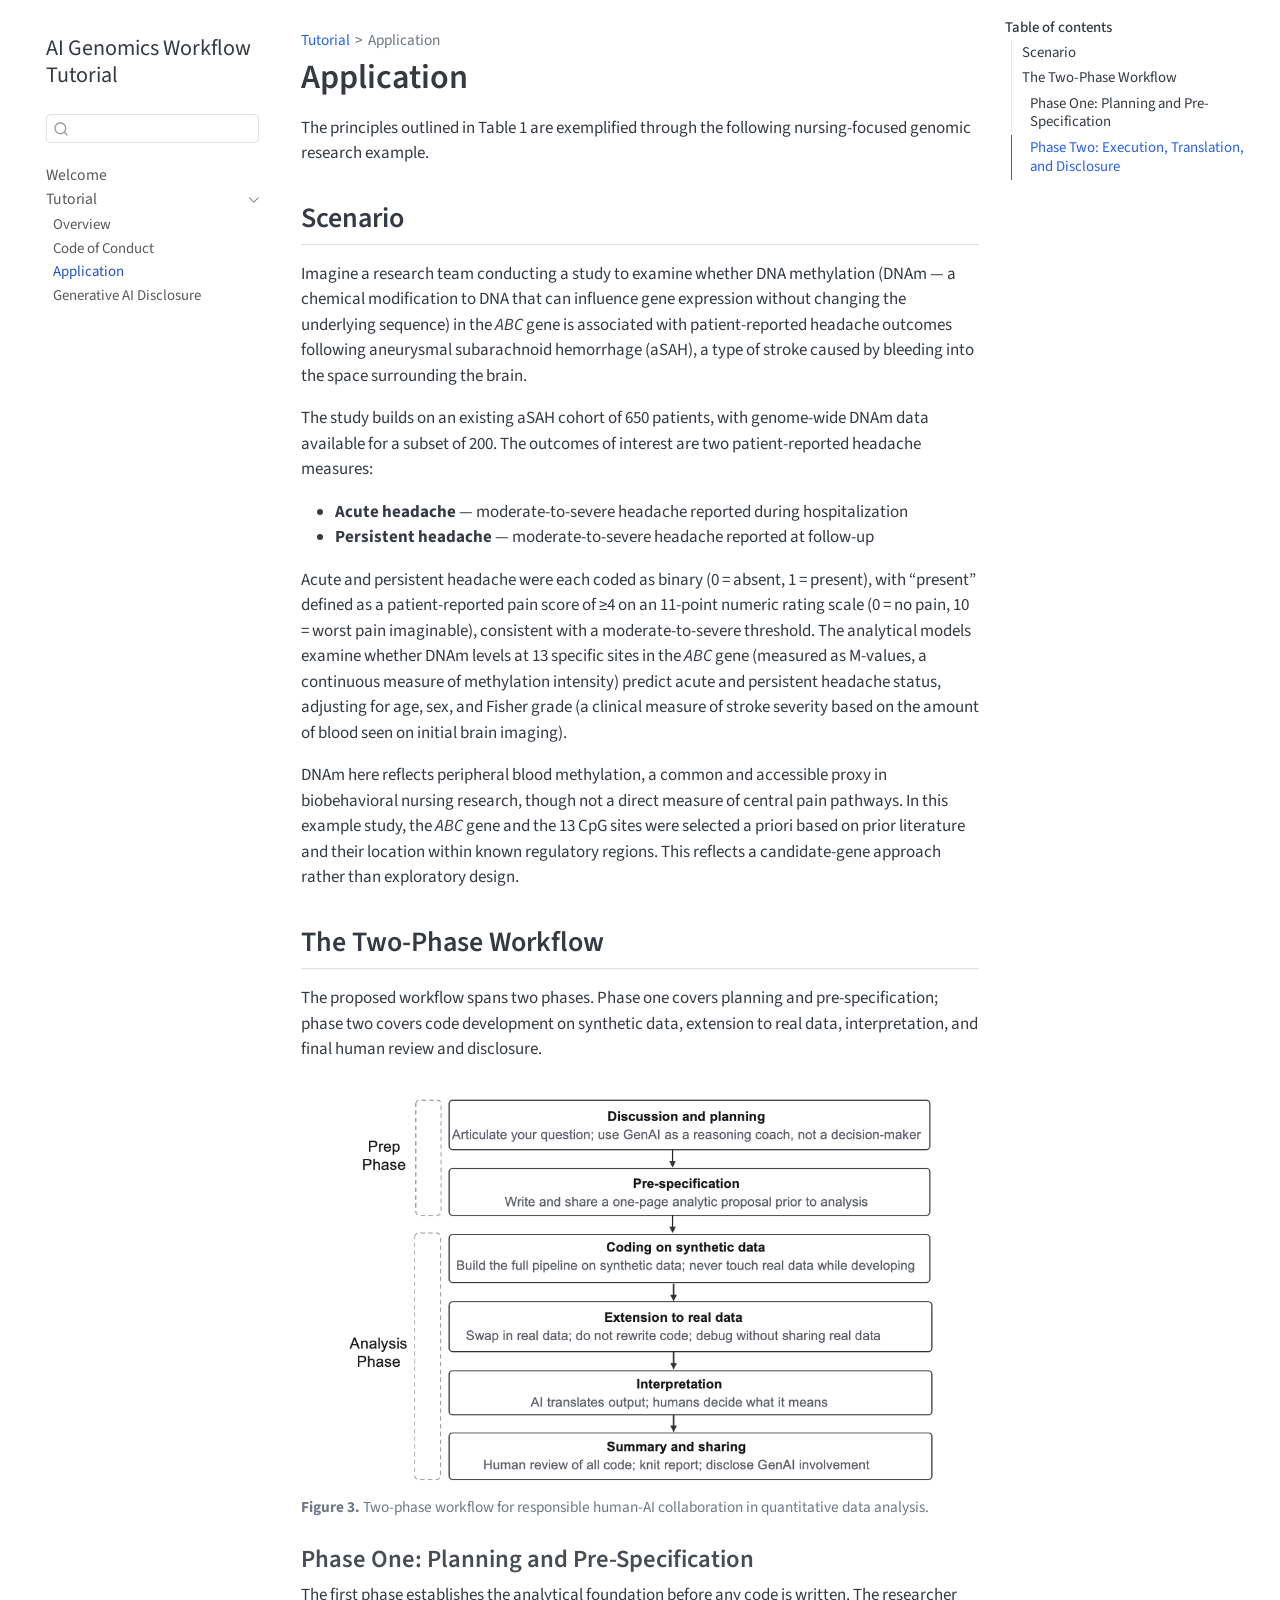
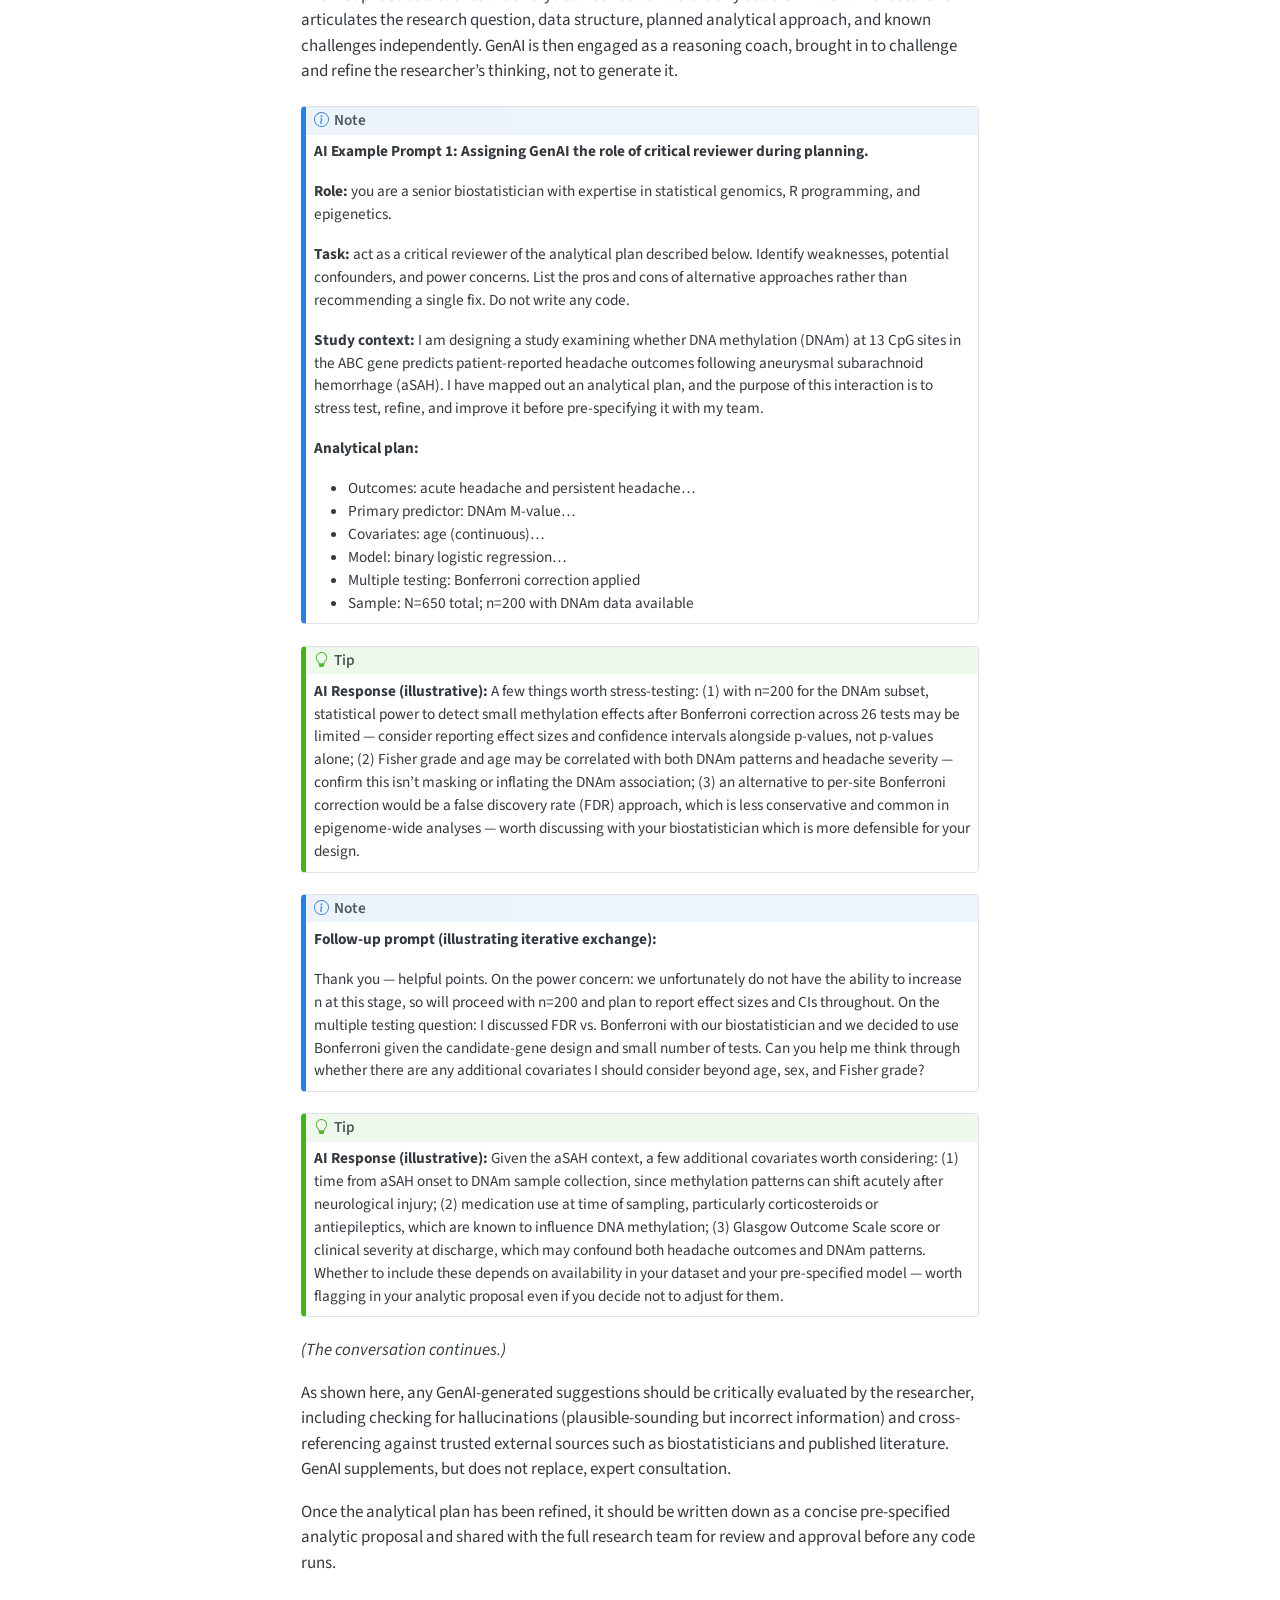
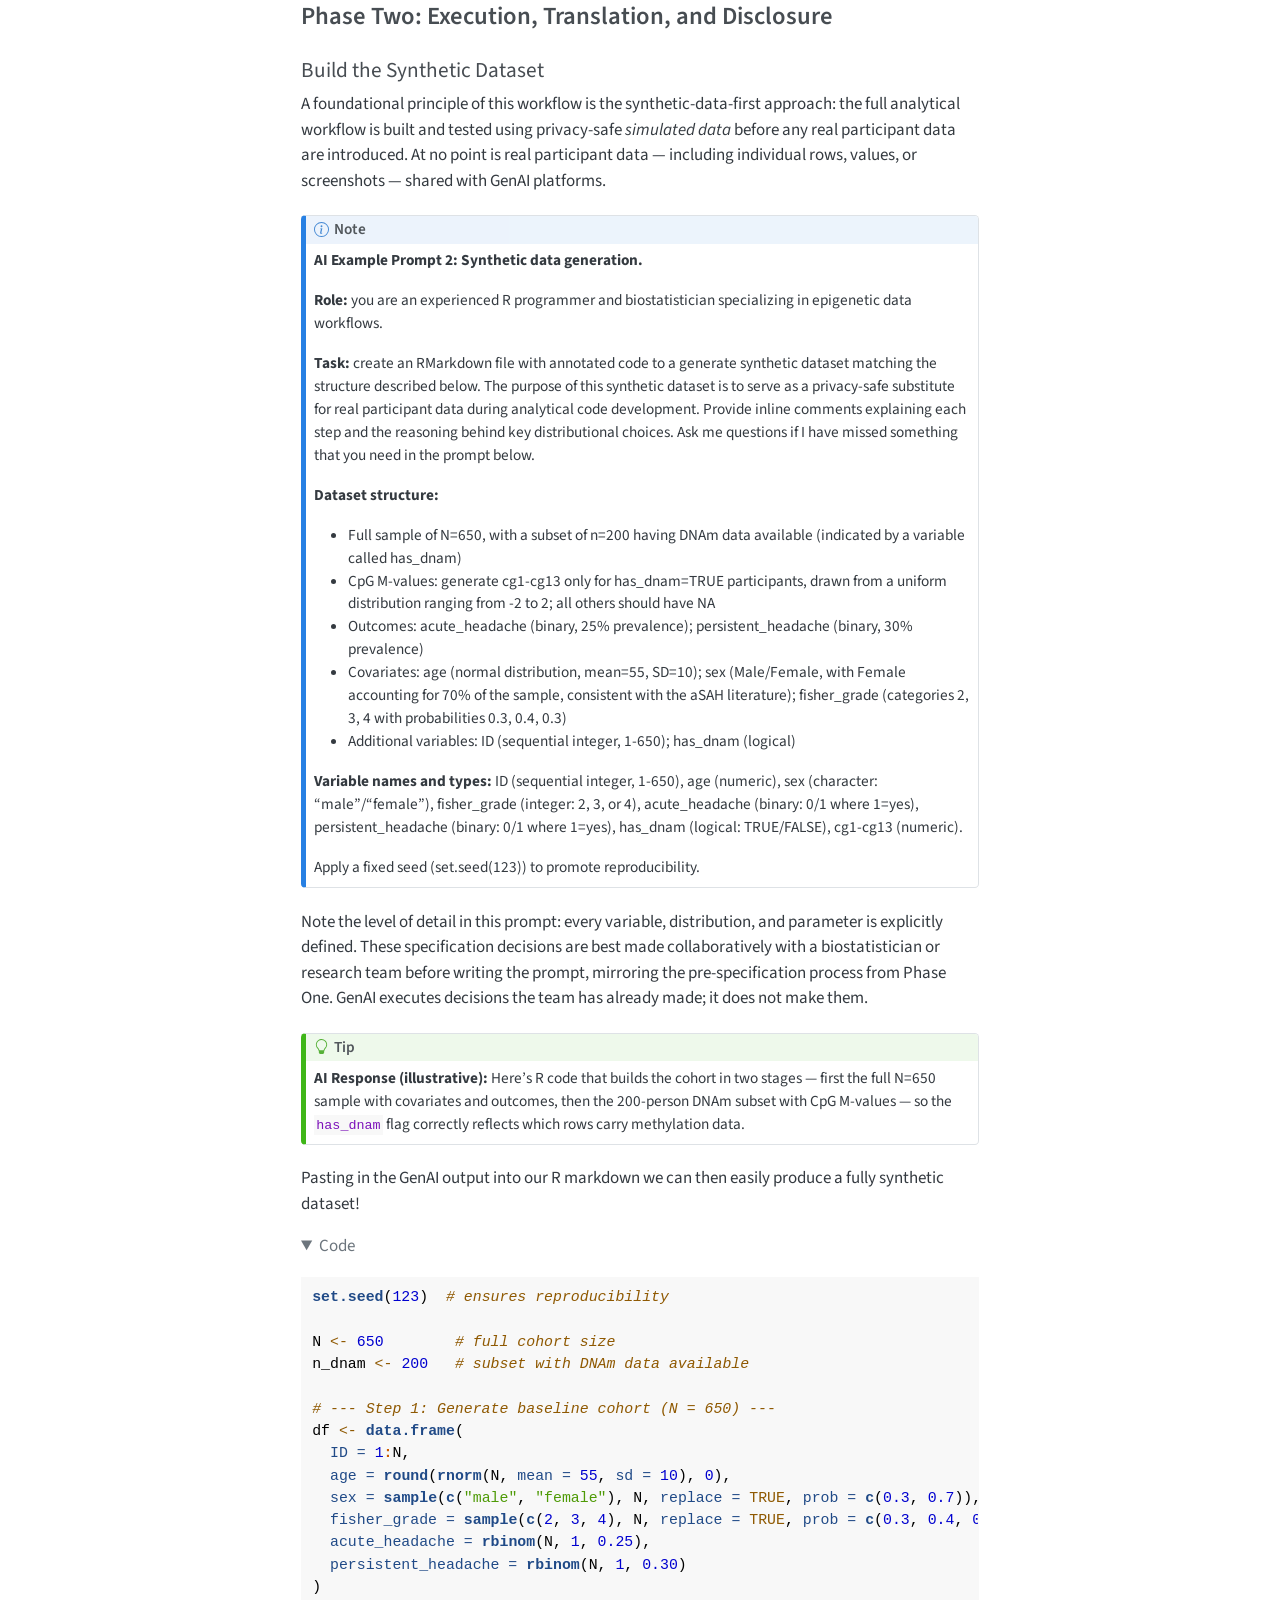
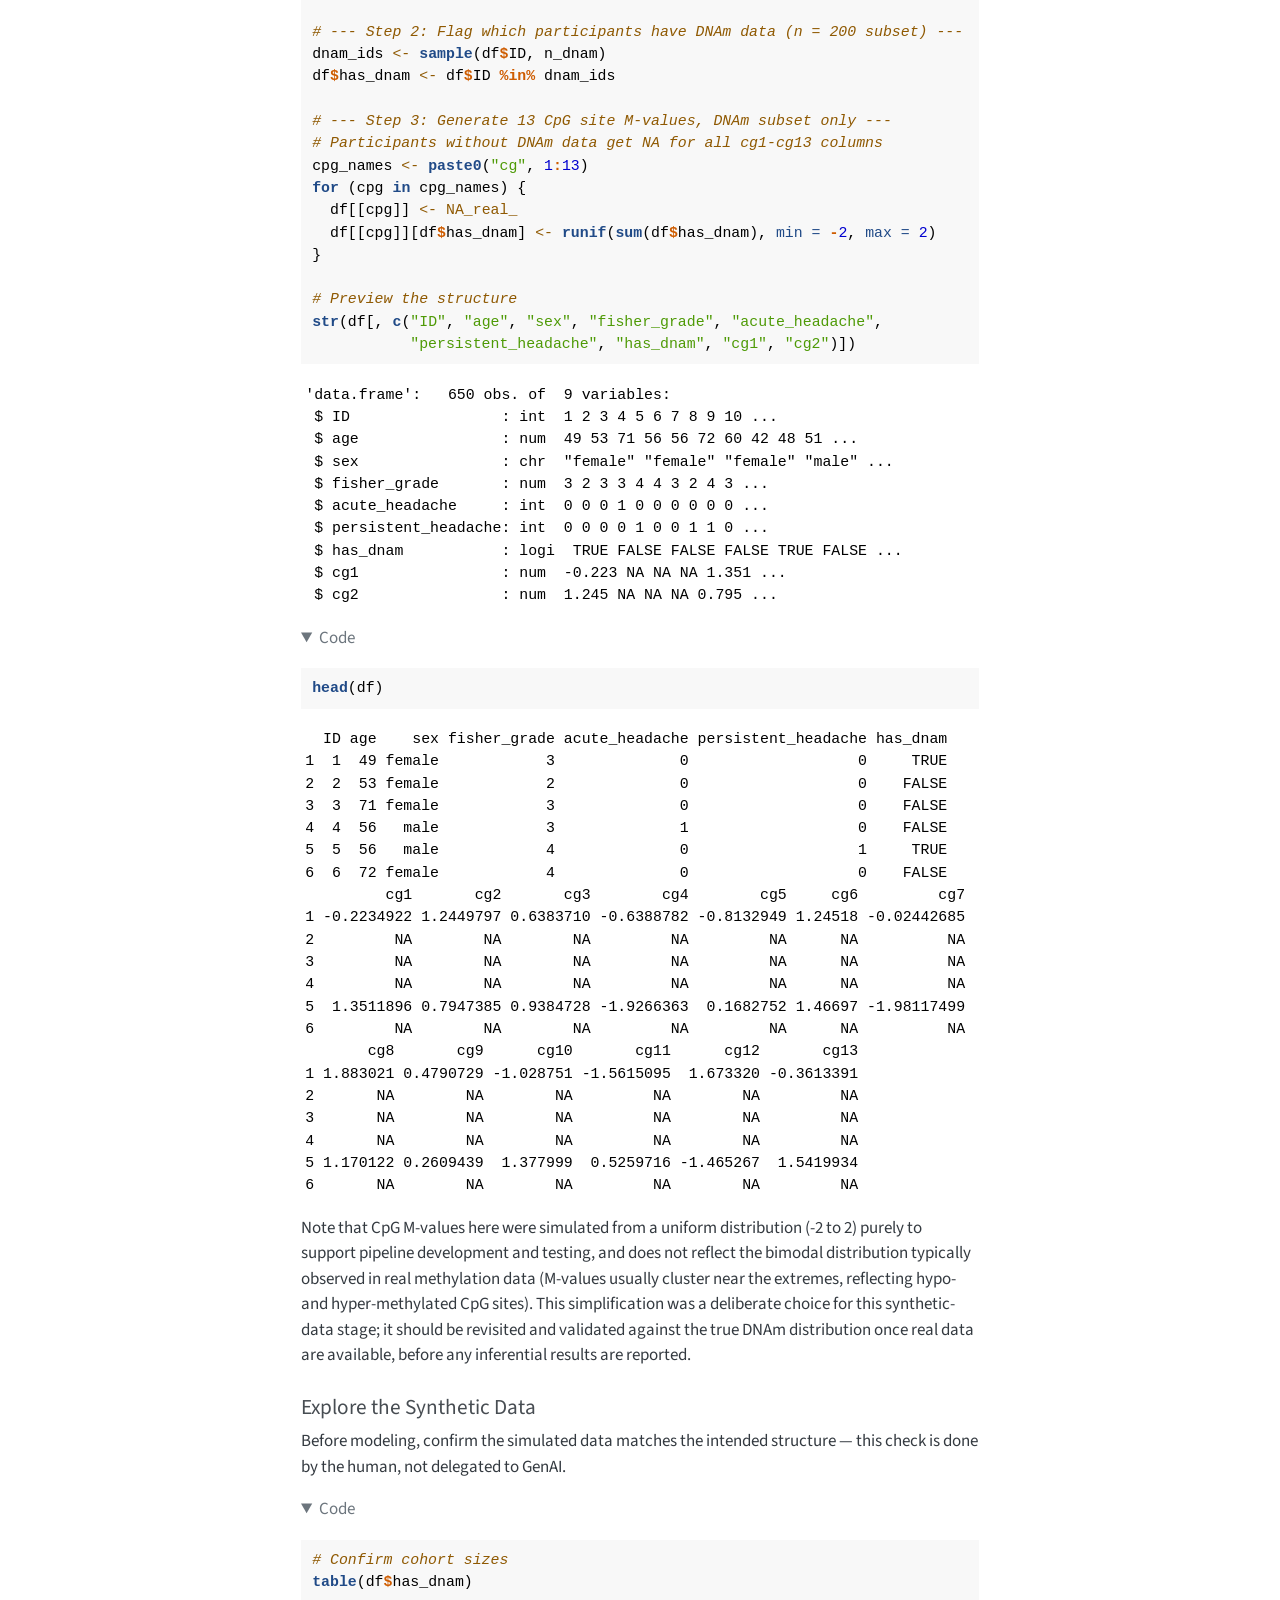
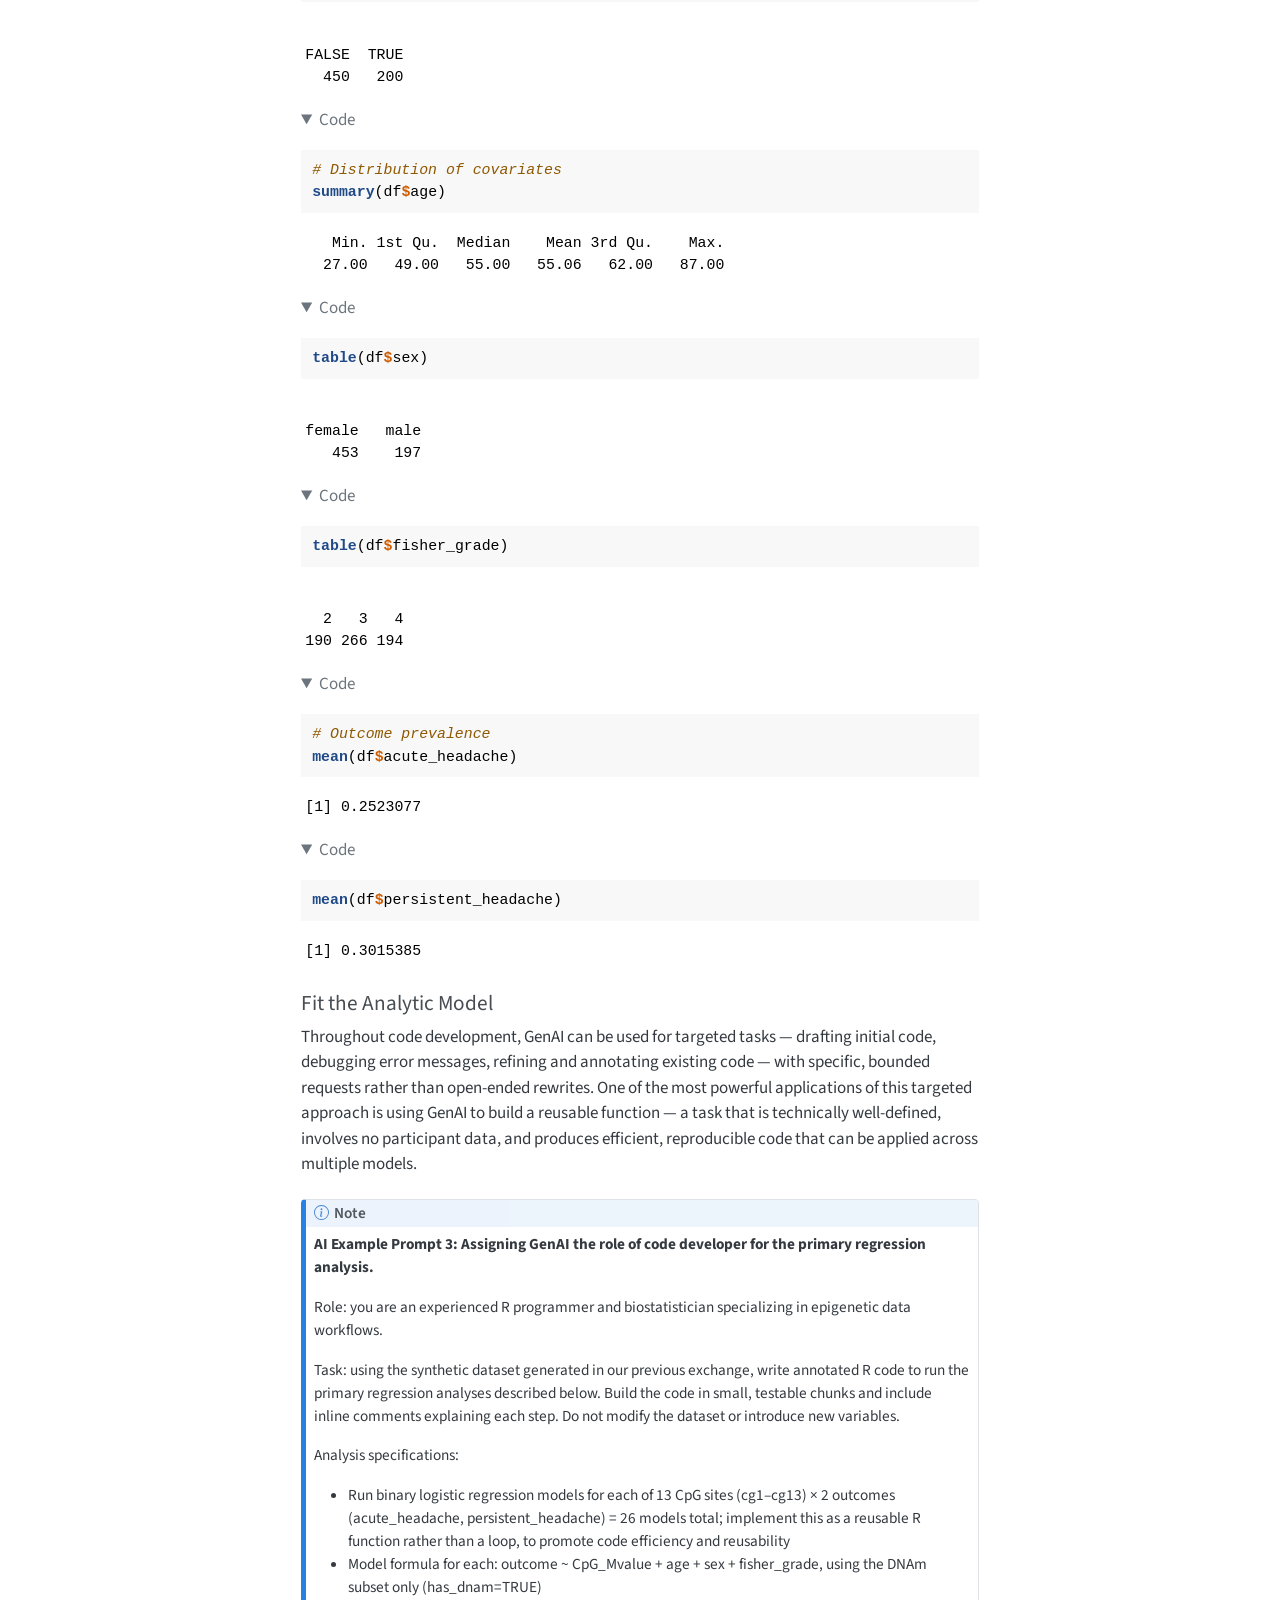
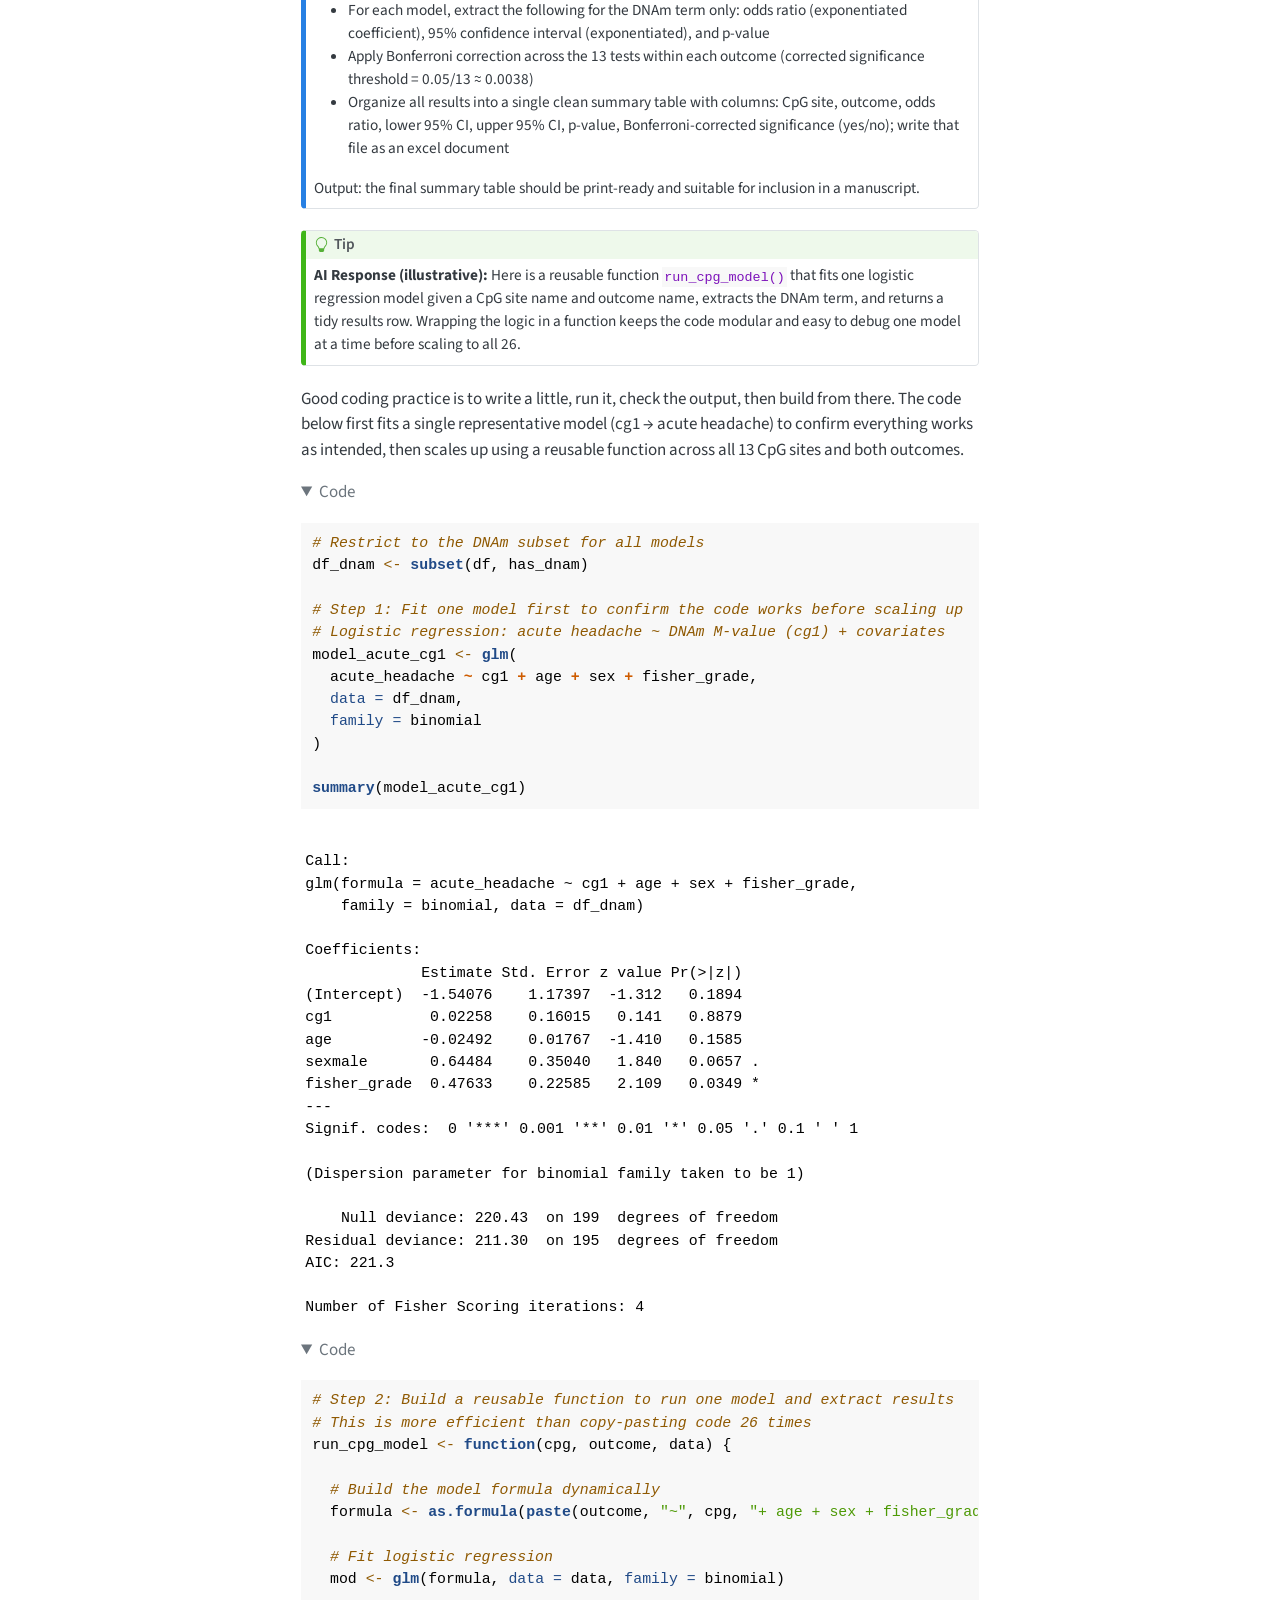
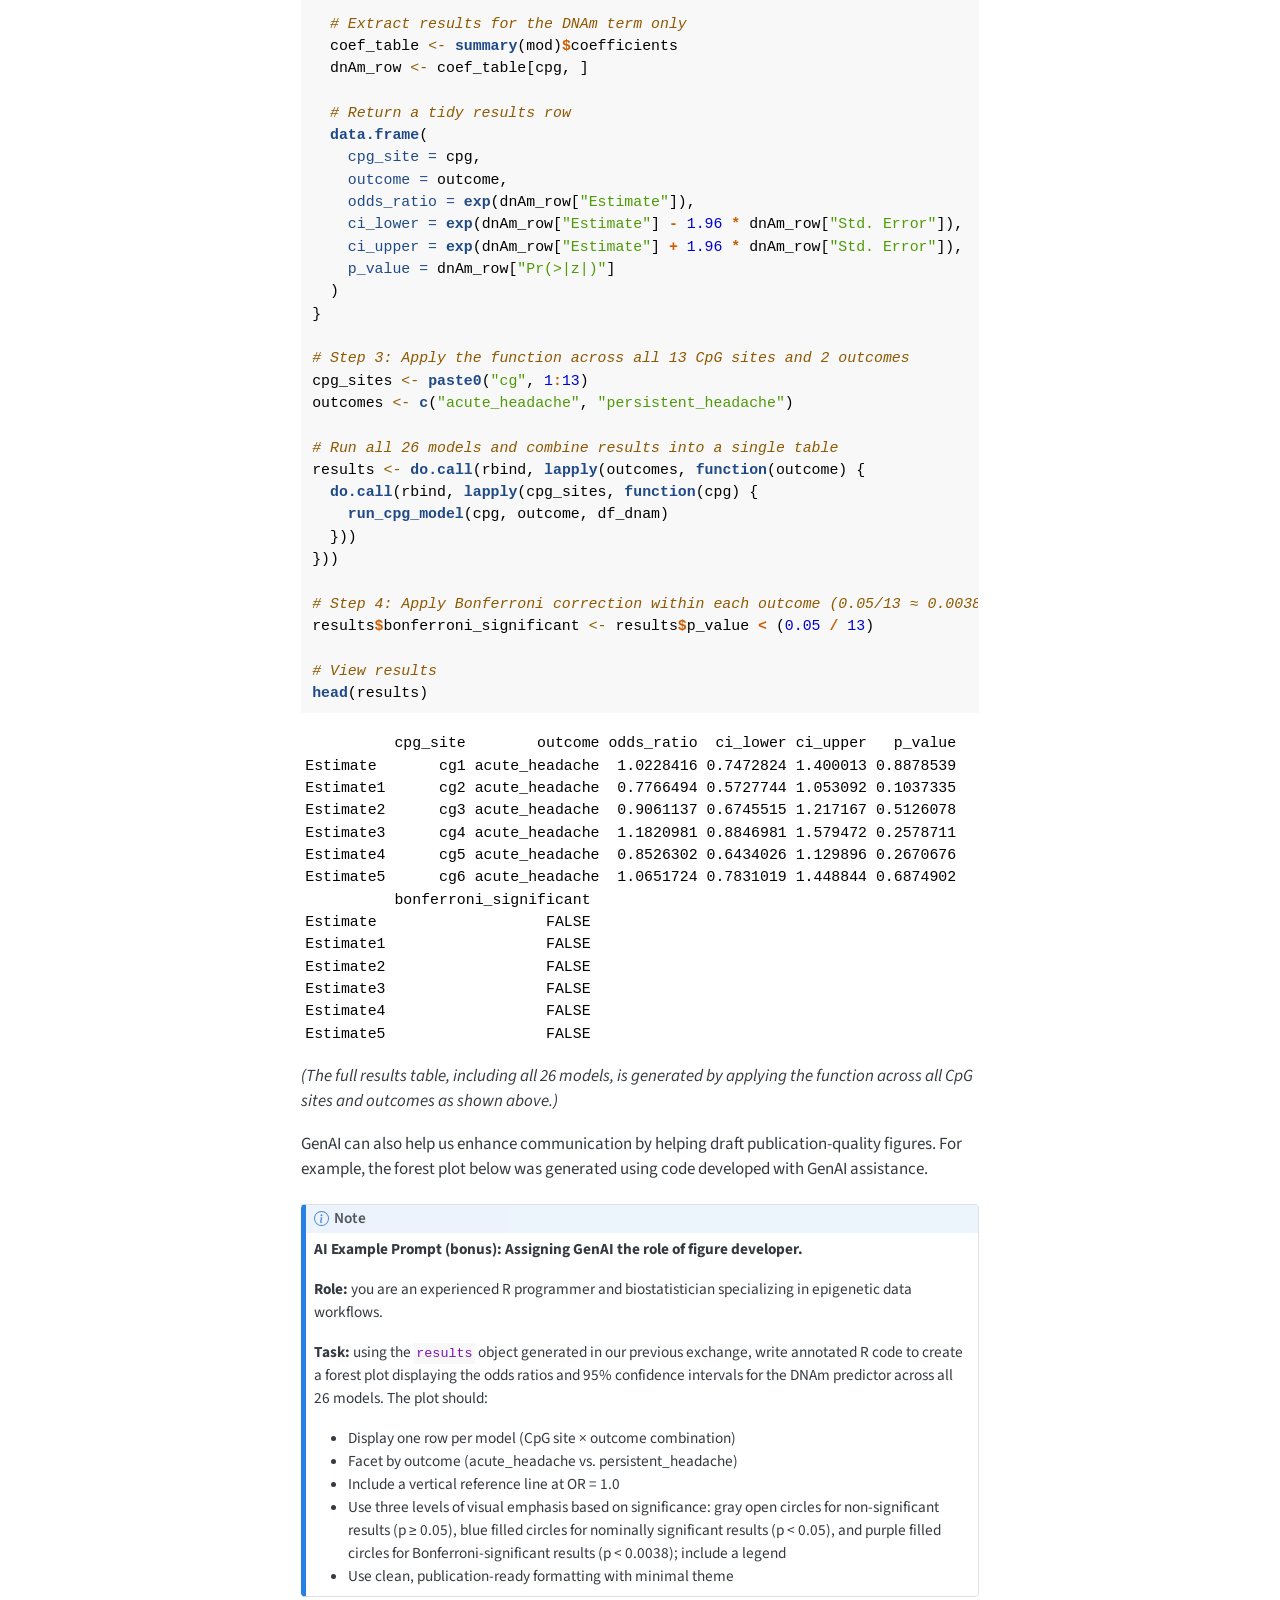
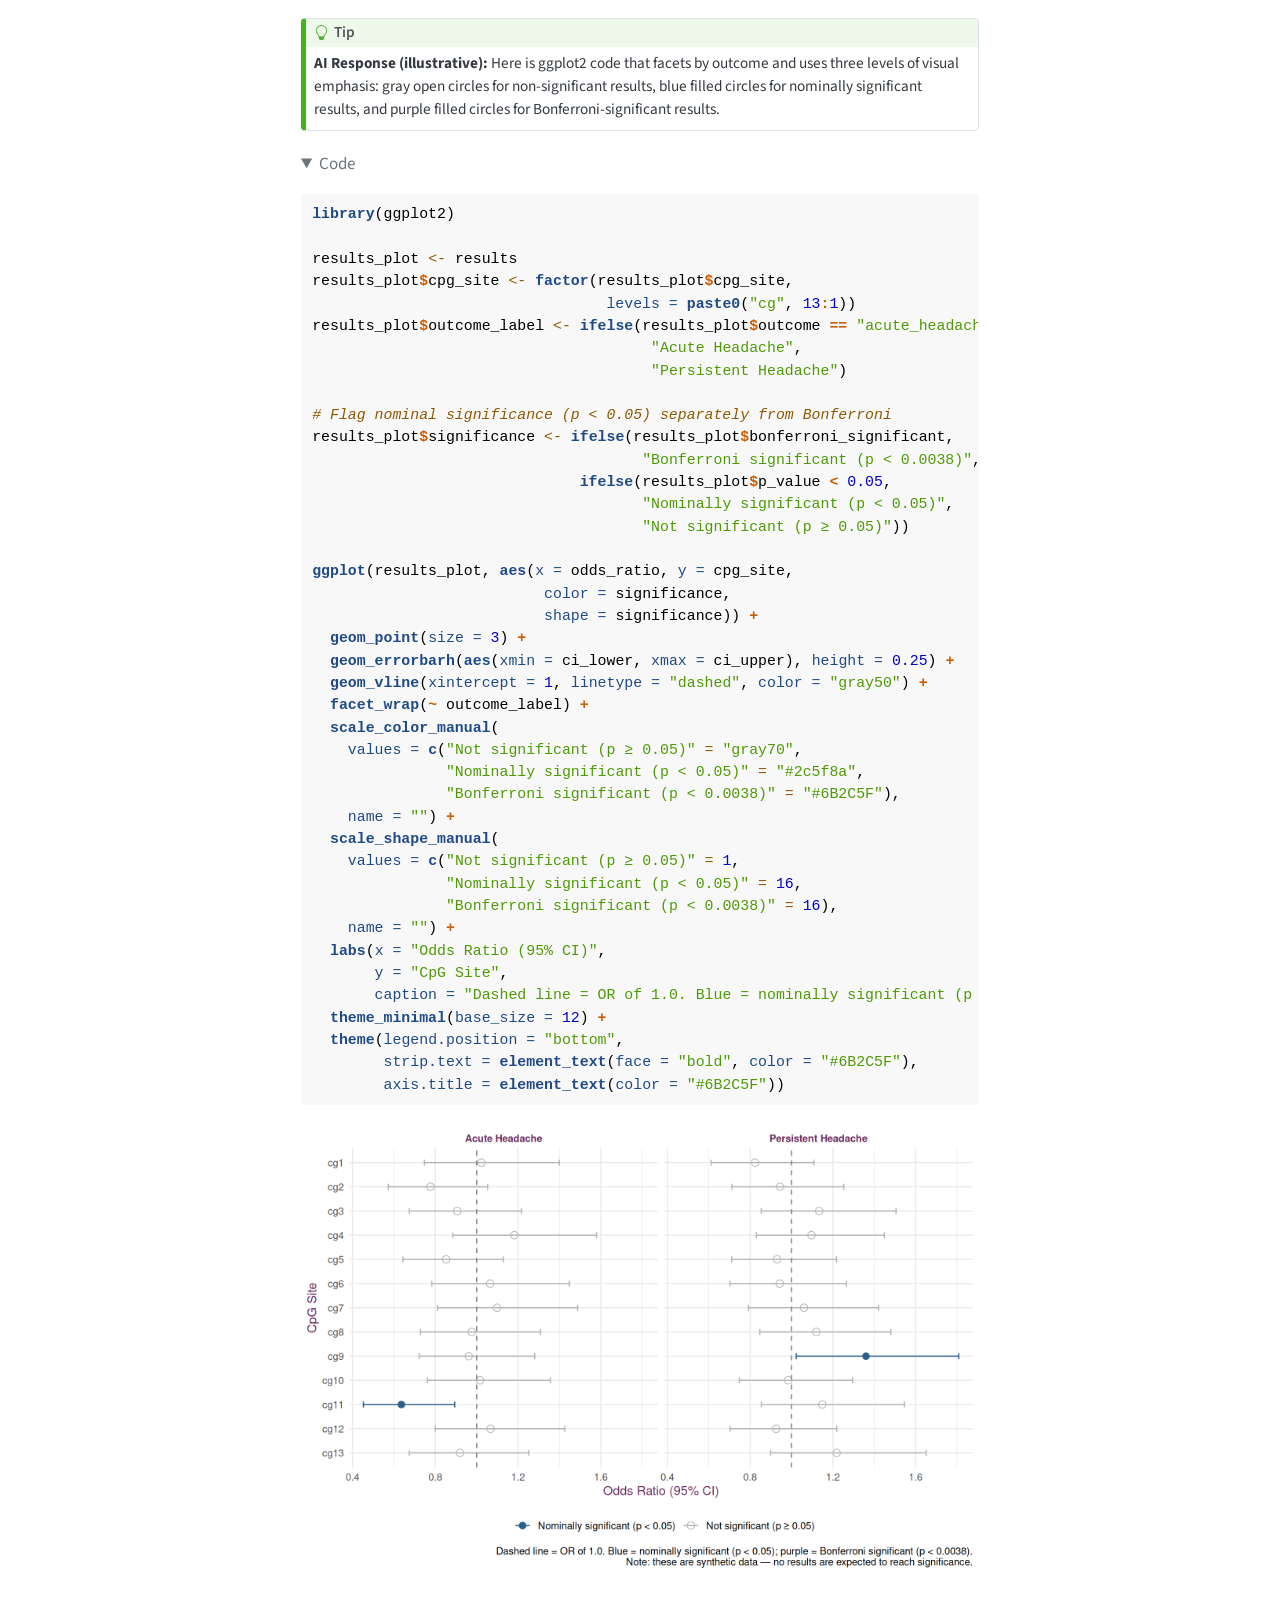
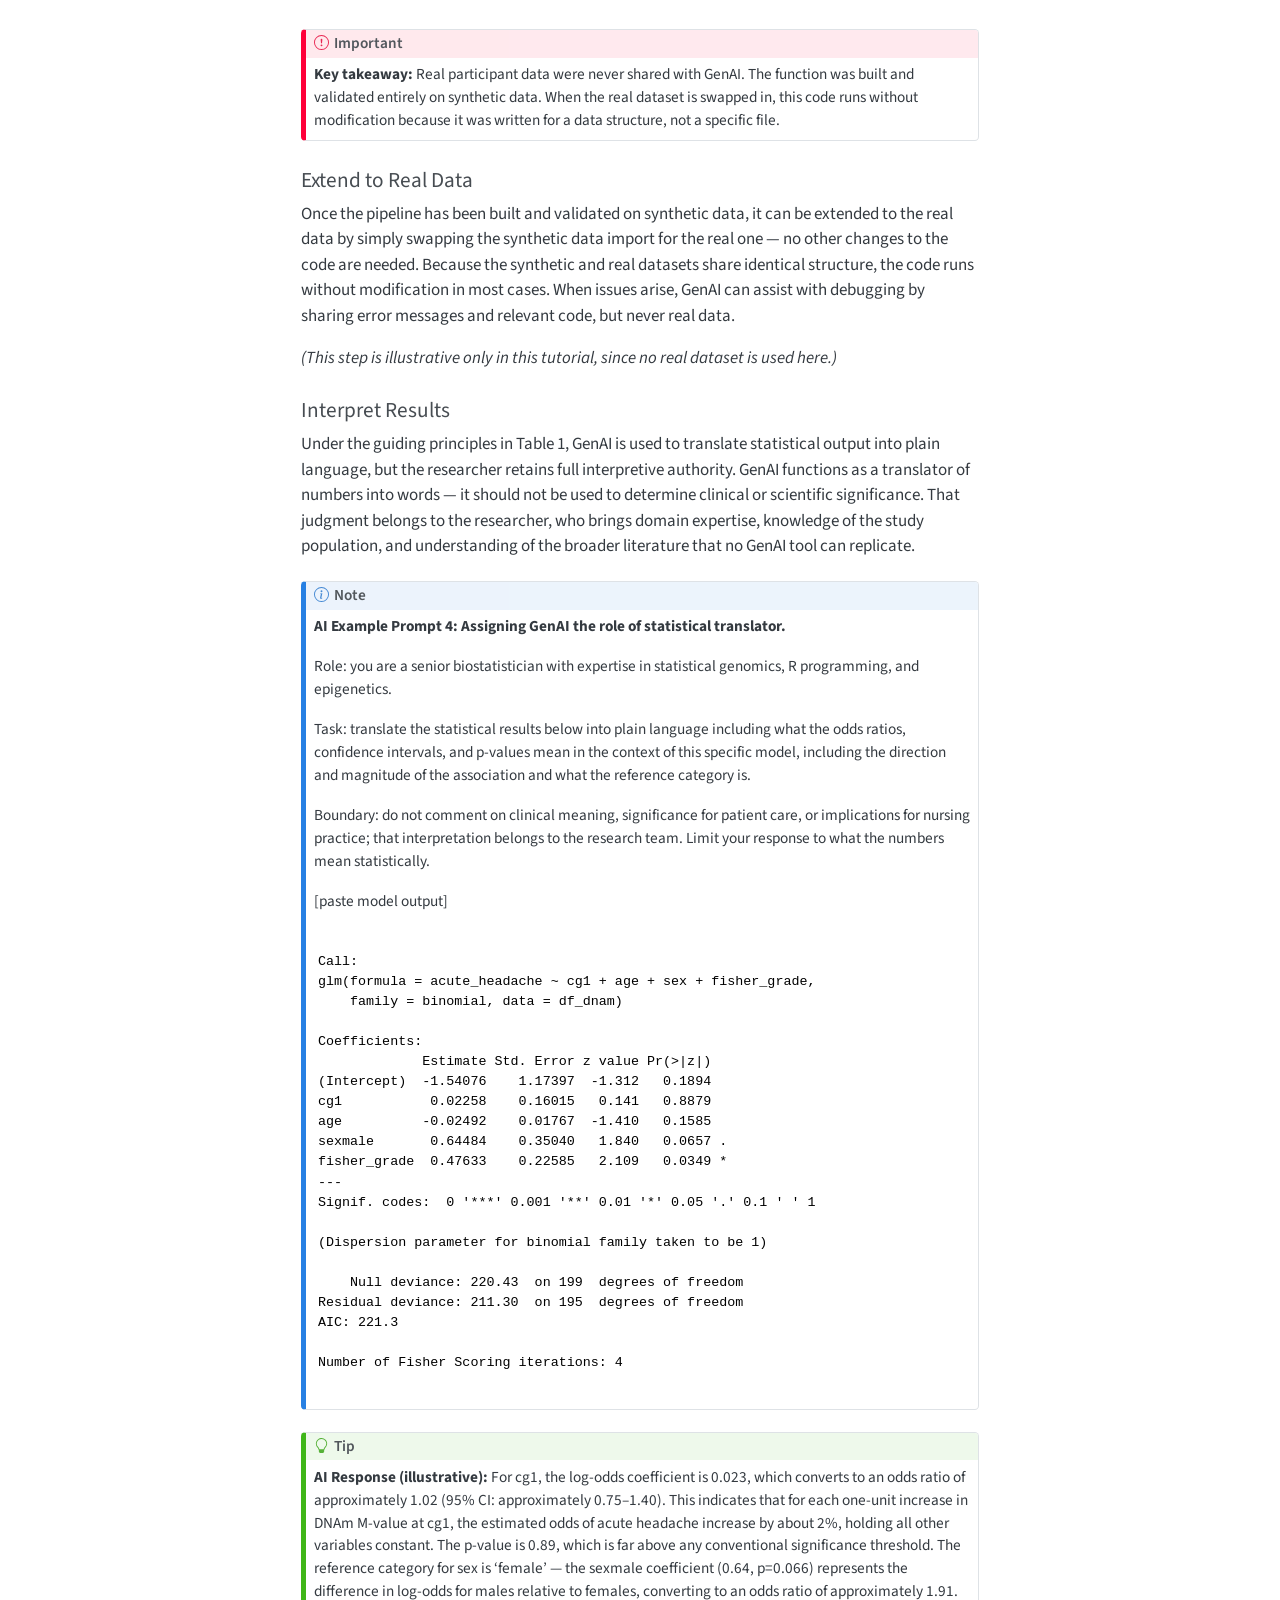
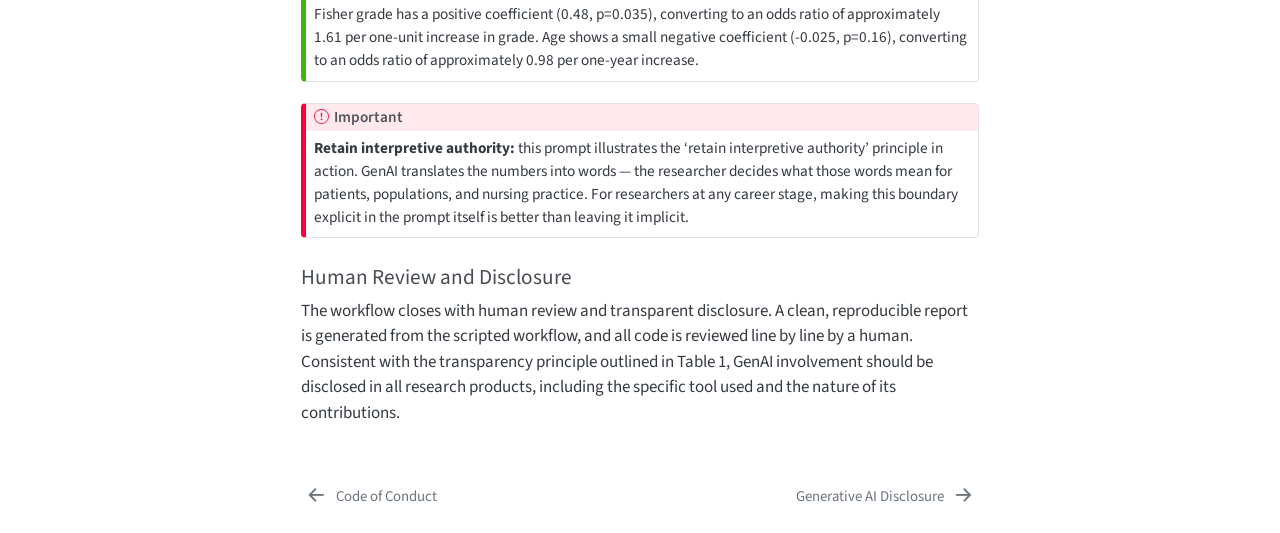
==== commit f8597e8a: "Built site for gh-pages" ====
--- a/tutorial_application.html
+++ b/tutorial_application.html
@@ -360,11 +360,6 @@
 </div>
 <div class="callout-body-container callout-body">
 <p><strong>AI Response (illustrative):</strong> Here’s R code that builds the cohort in two stages — first the full N=650 sample with covariates and outcomes, then the 200-person DNAm subset with CpG M-values — so the <code>has_dnam</code> flag correctly reflects which rows carry methylation data.</p>
-<p><code>set.seed(123)  # ensures reproducibility</code></p>
-<p><code>N &lt;- 650        # full cohort size</code> <code>n_dnam &lt;- 200   # subset with DNAm data available</code></p>
-<p><code># --- Step 1: Generate baseline cohort (N = 650) ---</code> <code>df &lt;- data.frame(</code> <code>ID = 1:N,</code> <code>age = round(rnorm(N, mean = 55, sd = 10), 0),</code> <code>sex = sample(c("male", "female"), N, replace = TRUE, prob = c(0.3, 0.7)),</code> <code>fisher_grade = sample(c(2, 3, 4), N, replace = TRUE, prob = c(0.3, 0.4, 0.3)),</code> <code>acute_headache = rbinom(N, 1, 0.25),</code> <code>persistent_headache = rbinom(N, 1, 0.30)</code> <code>)</code></p>
-<p><code># --- Step 2: Flag which participants have DNAm data (n = 200 subset) ---</code><br>
-[Etc, etc.]</p>
 </div>
 </div>
 <p>Pasting in the GenAI output into our R markdown we can then easily produce a fully synthetic dataset!</p>
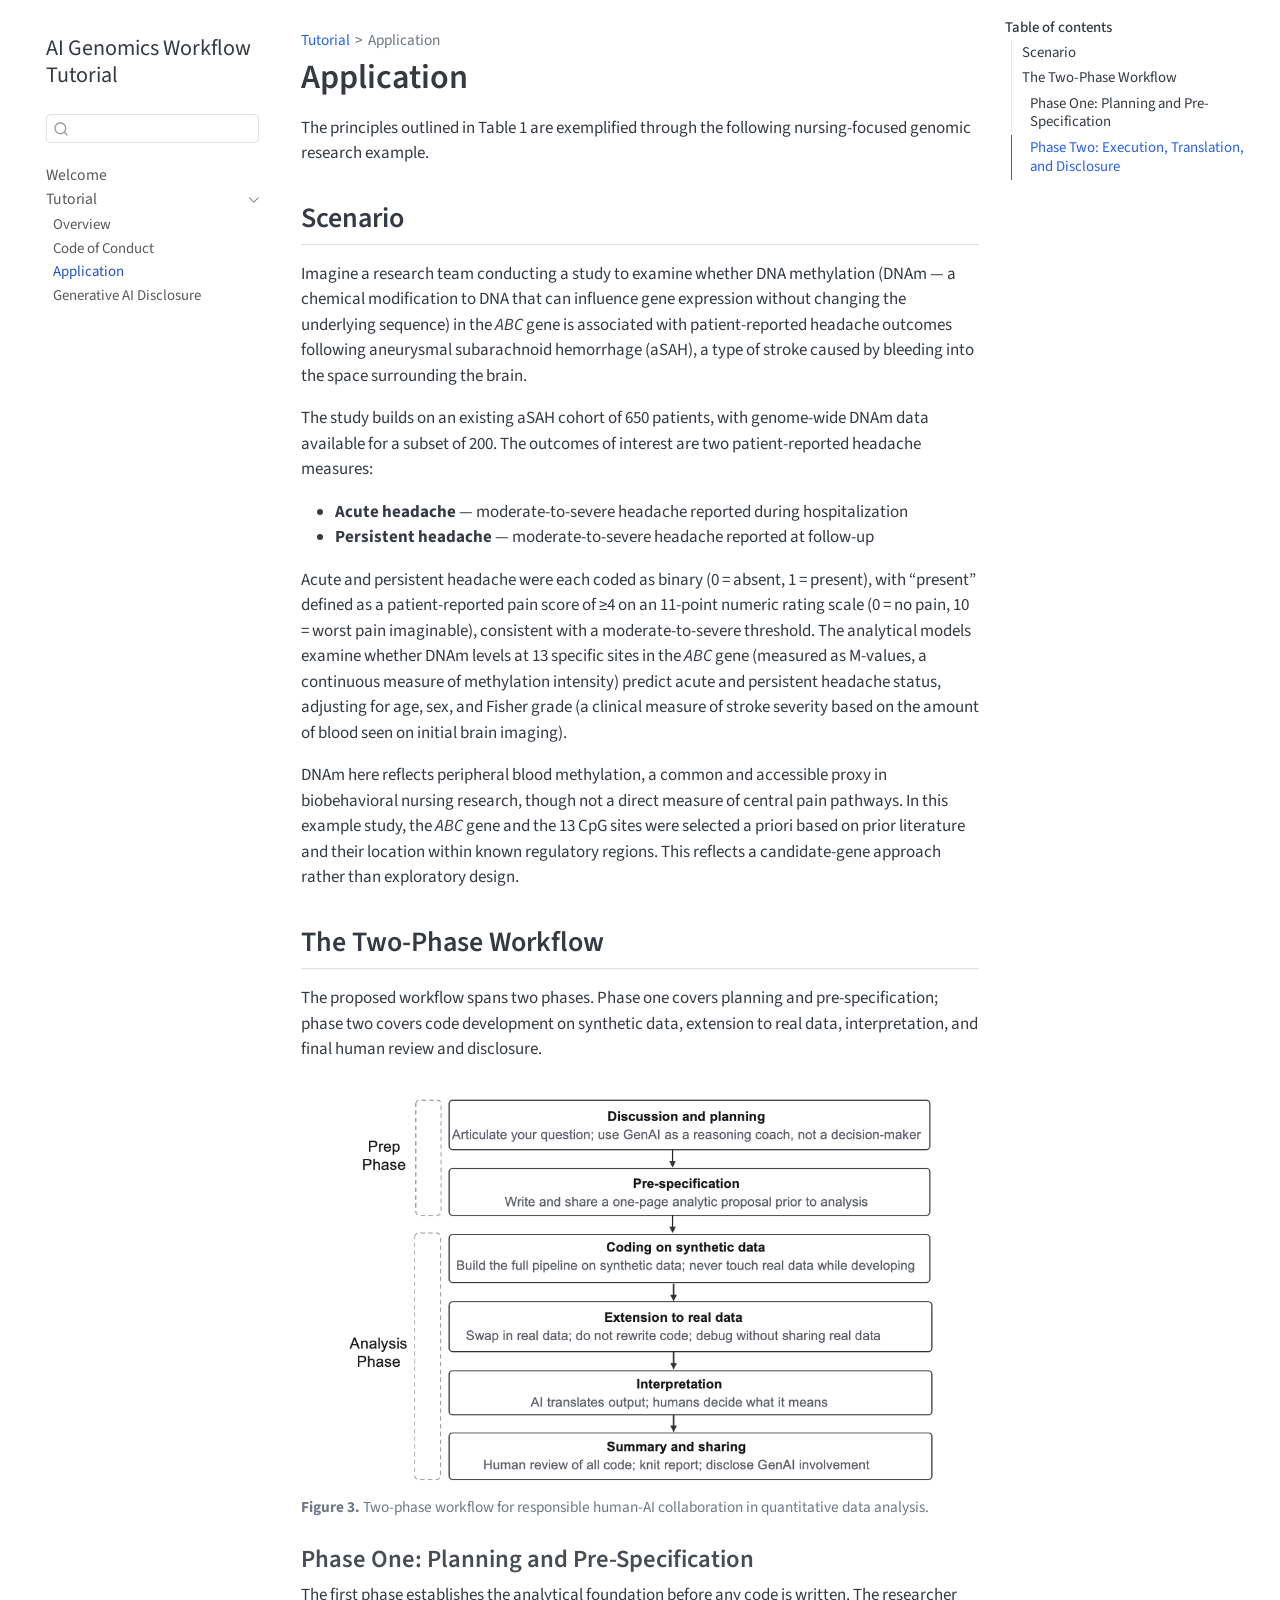
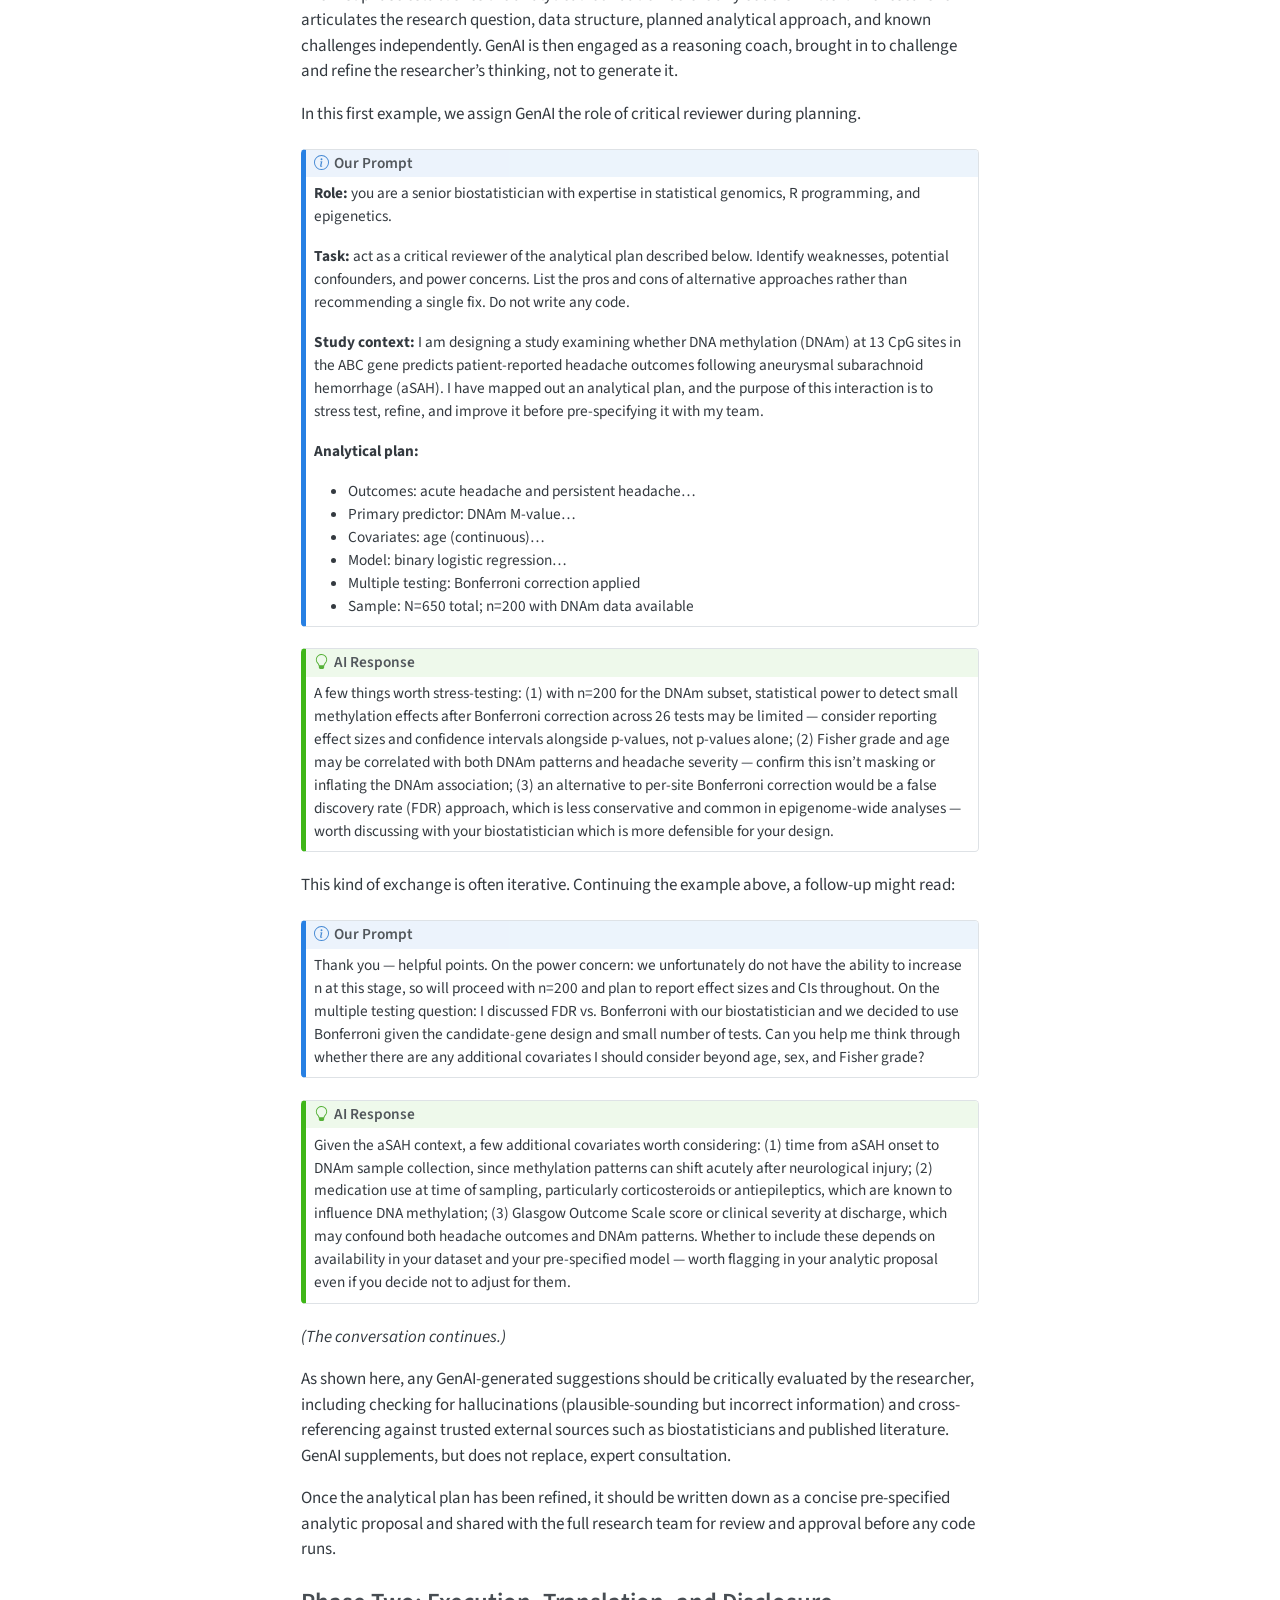
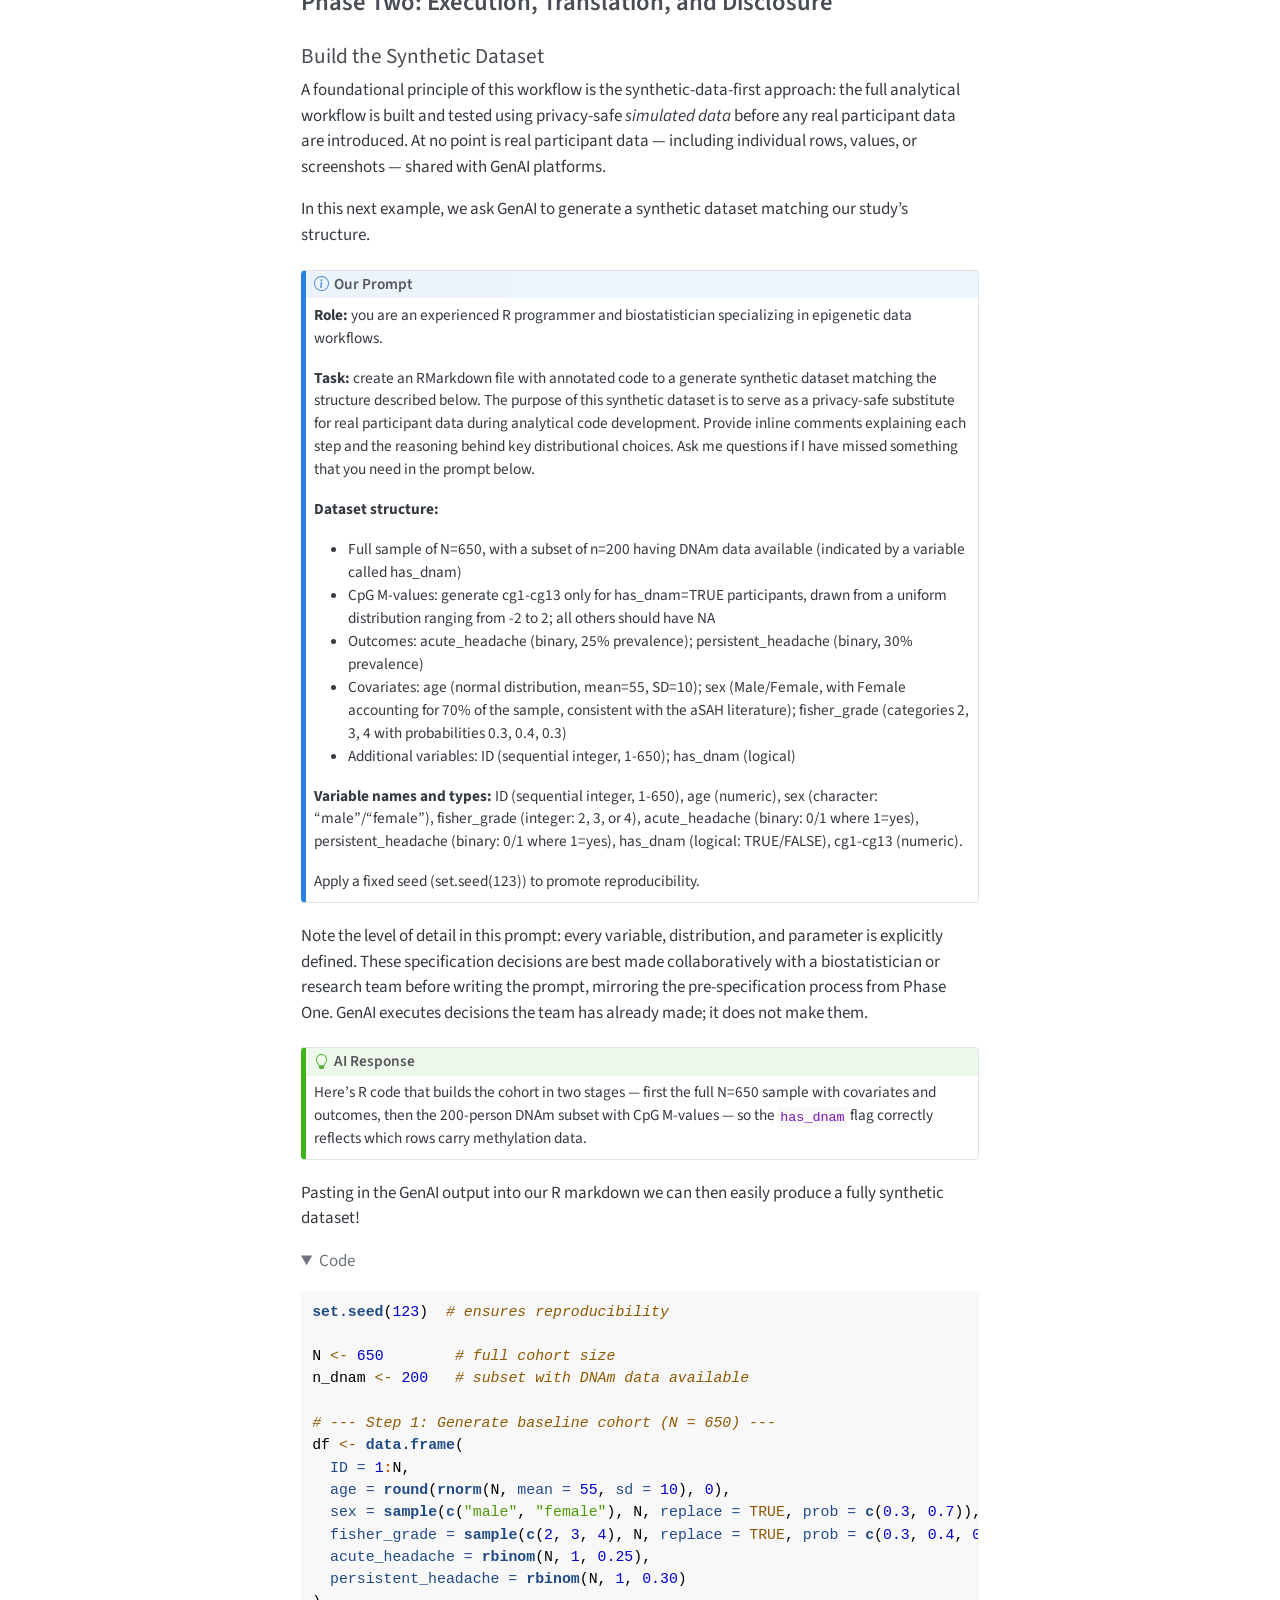
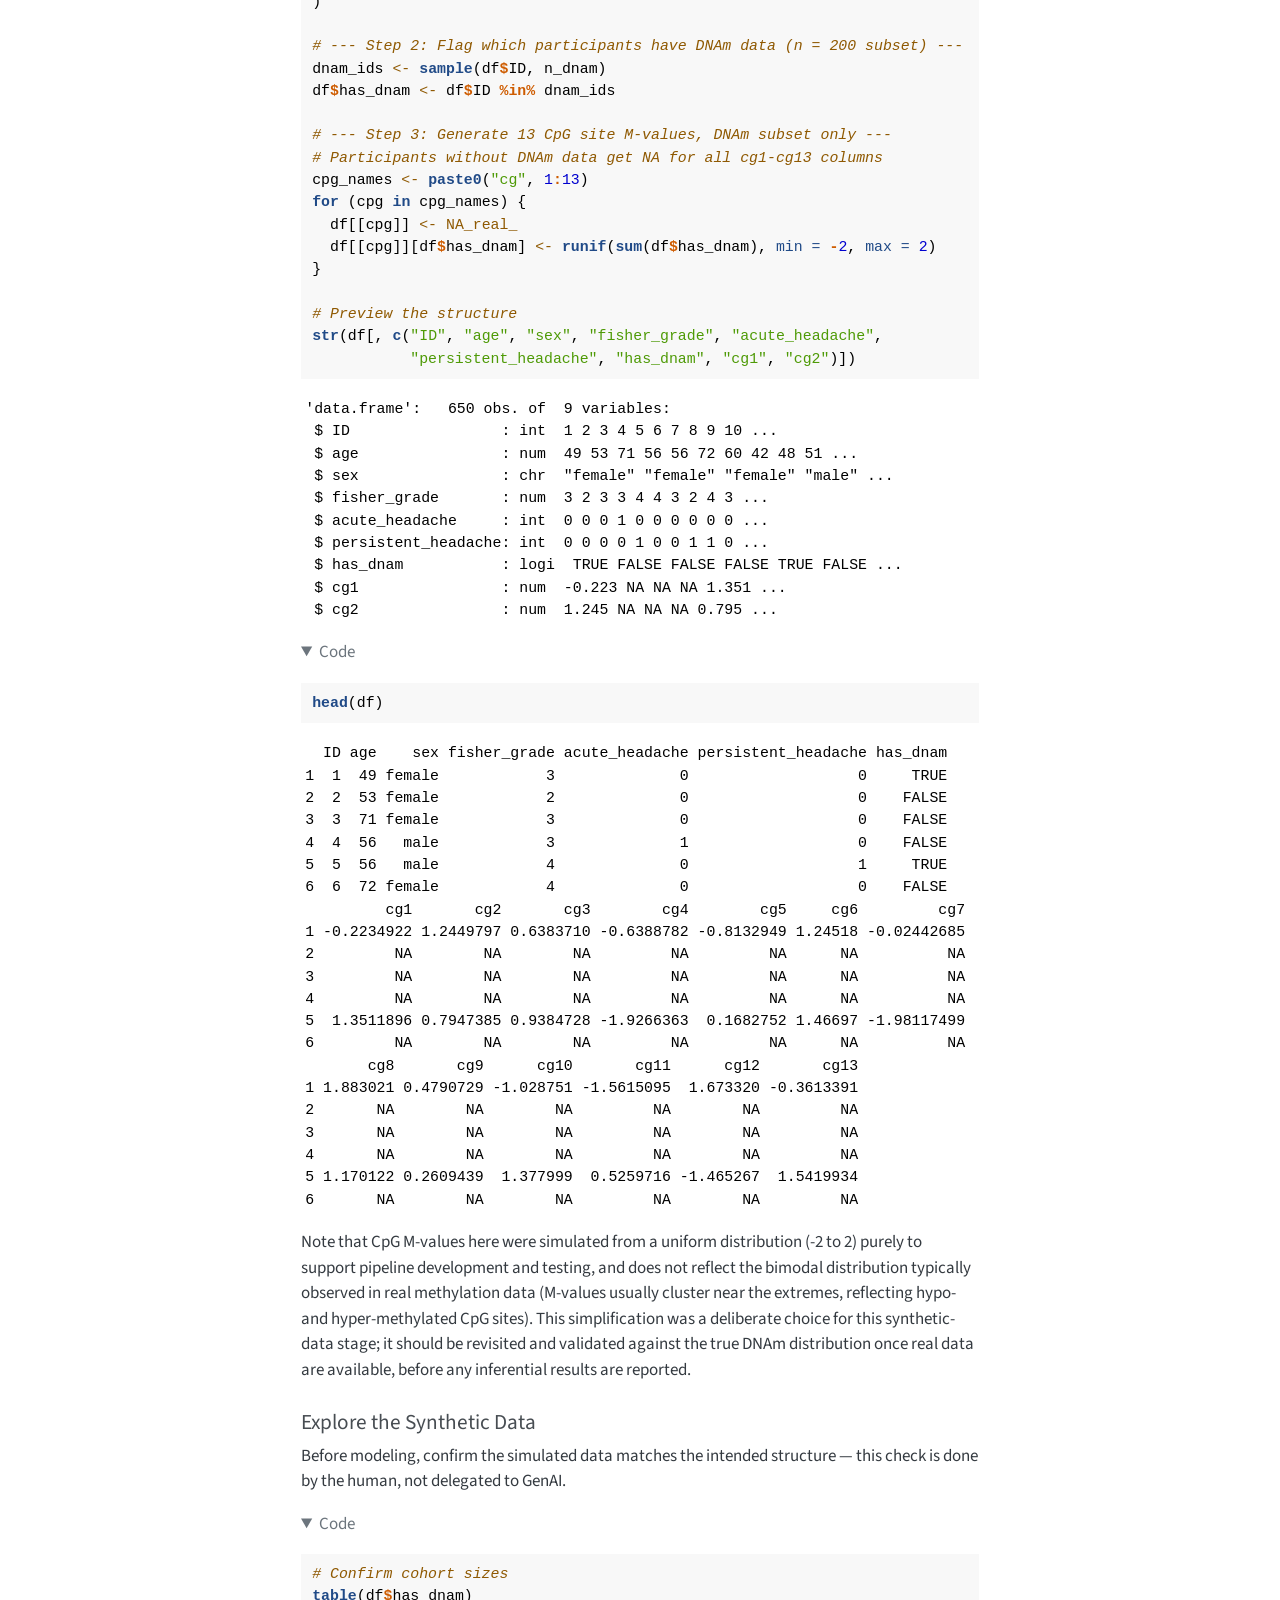
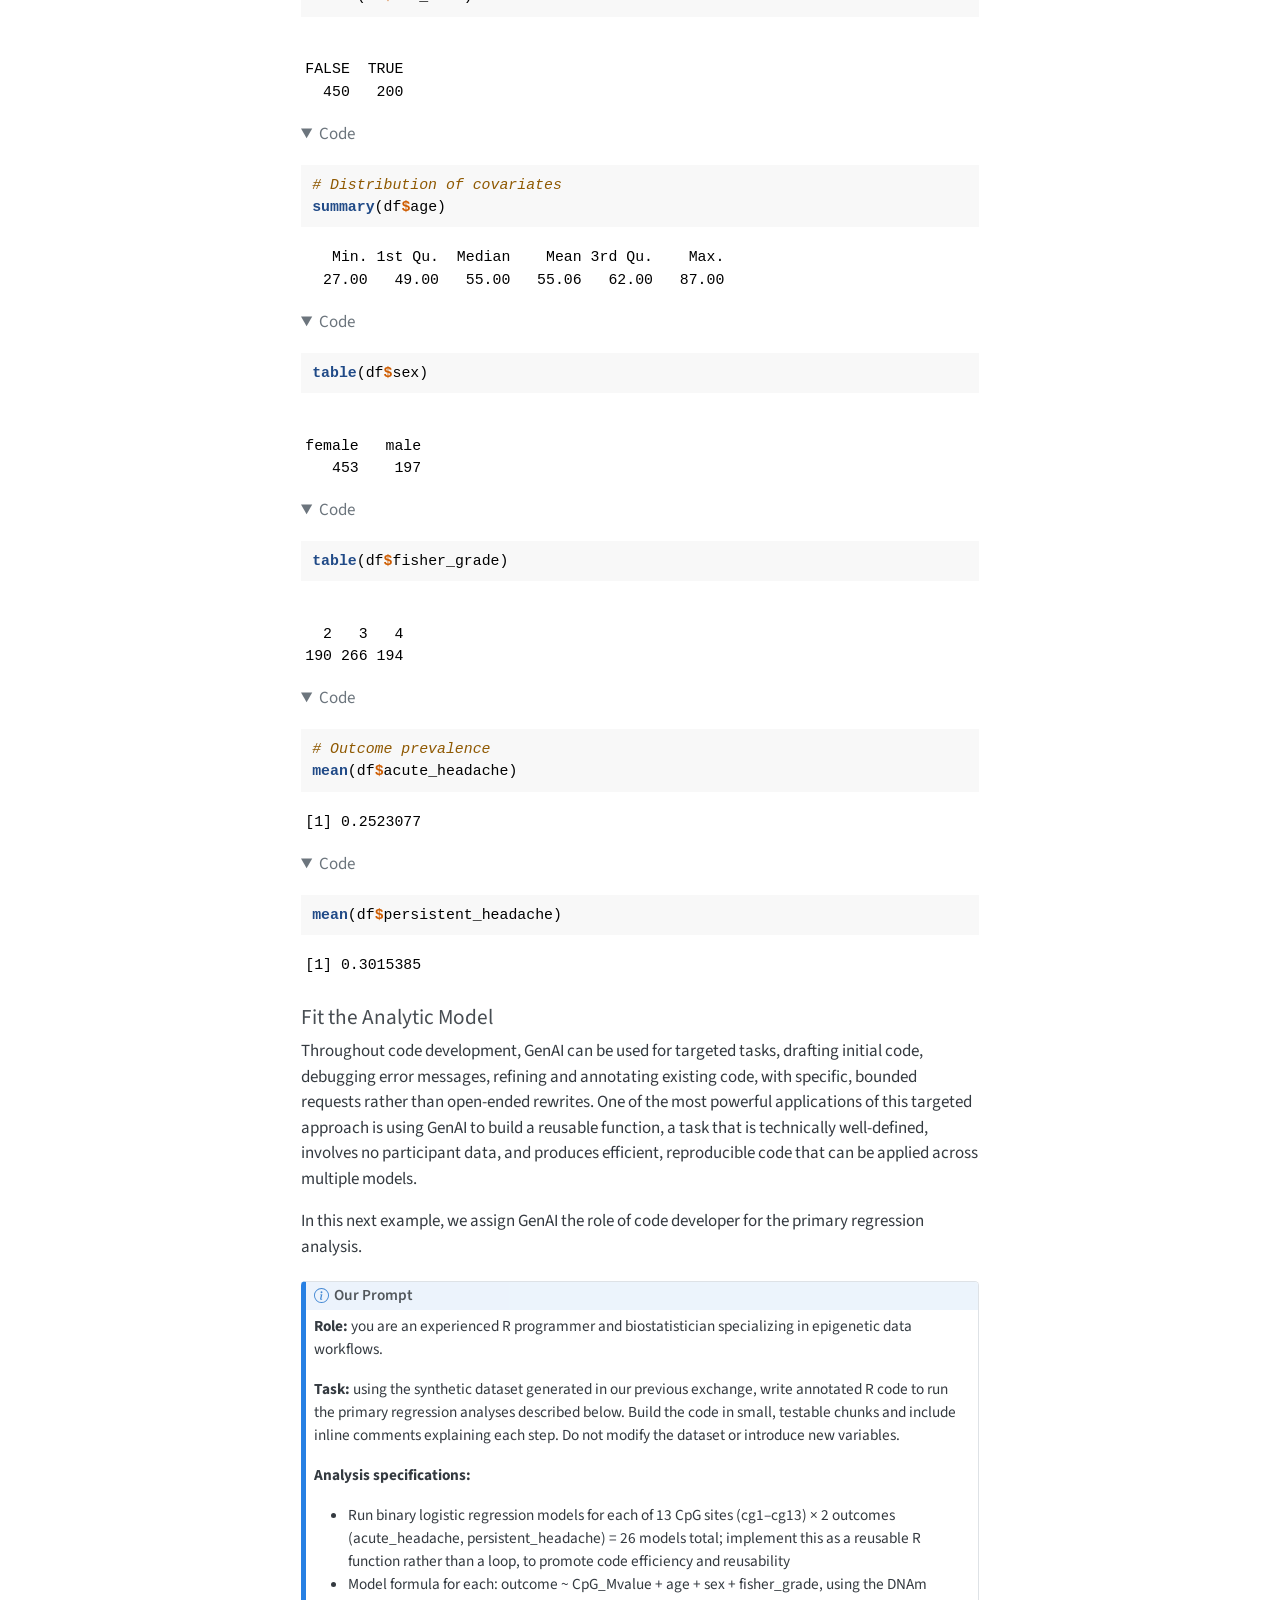
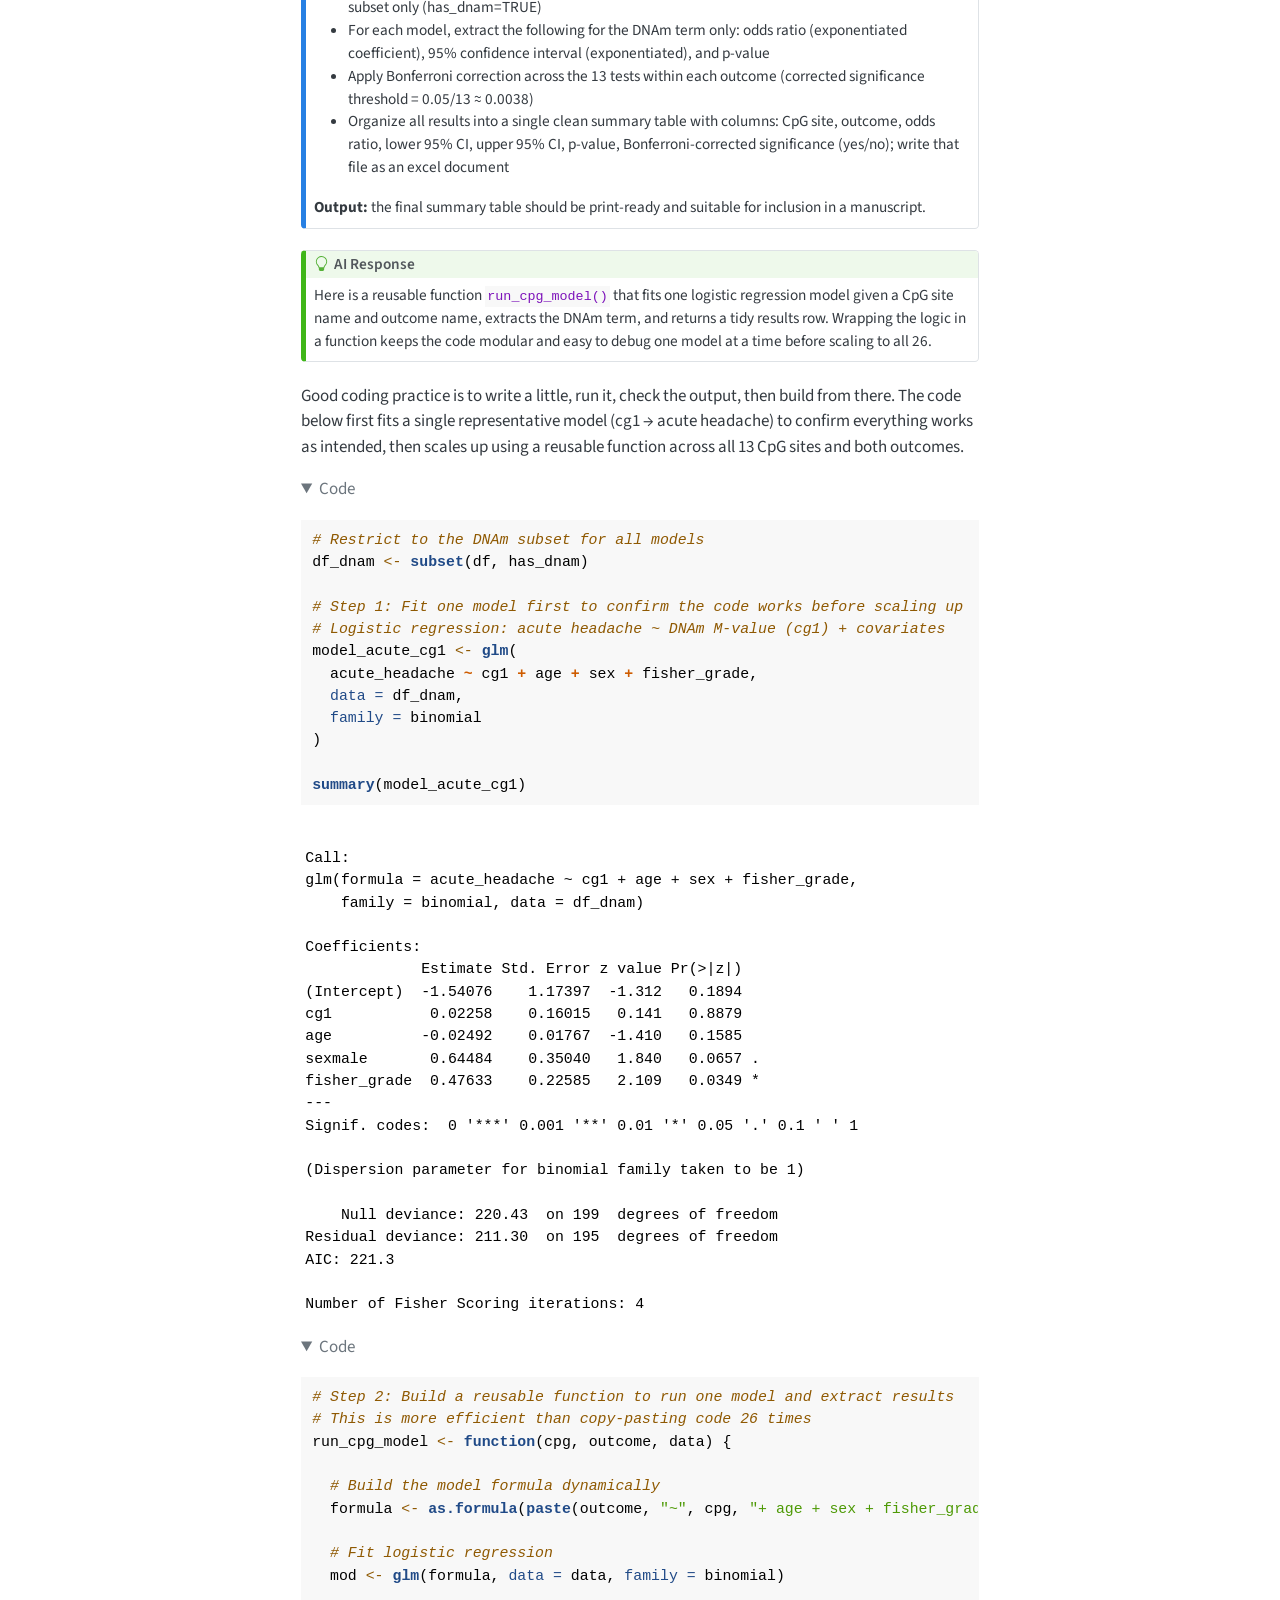
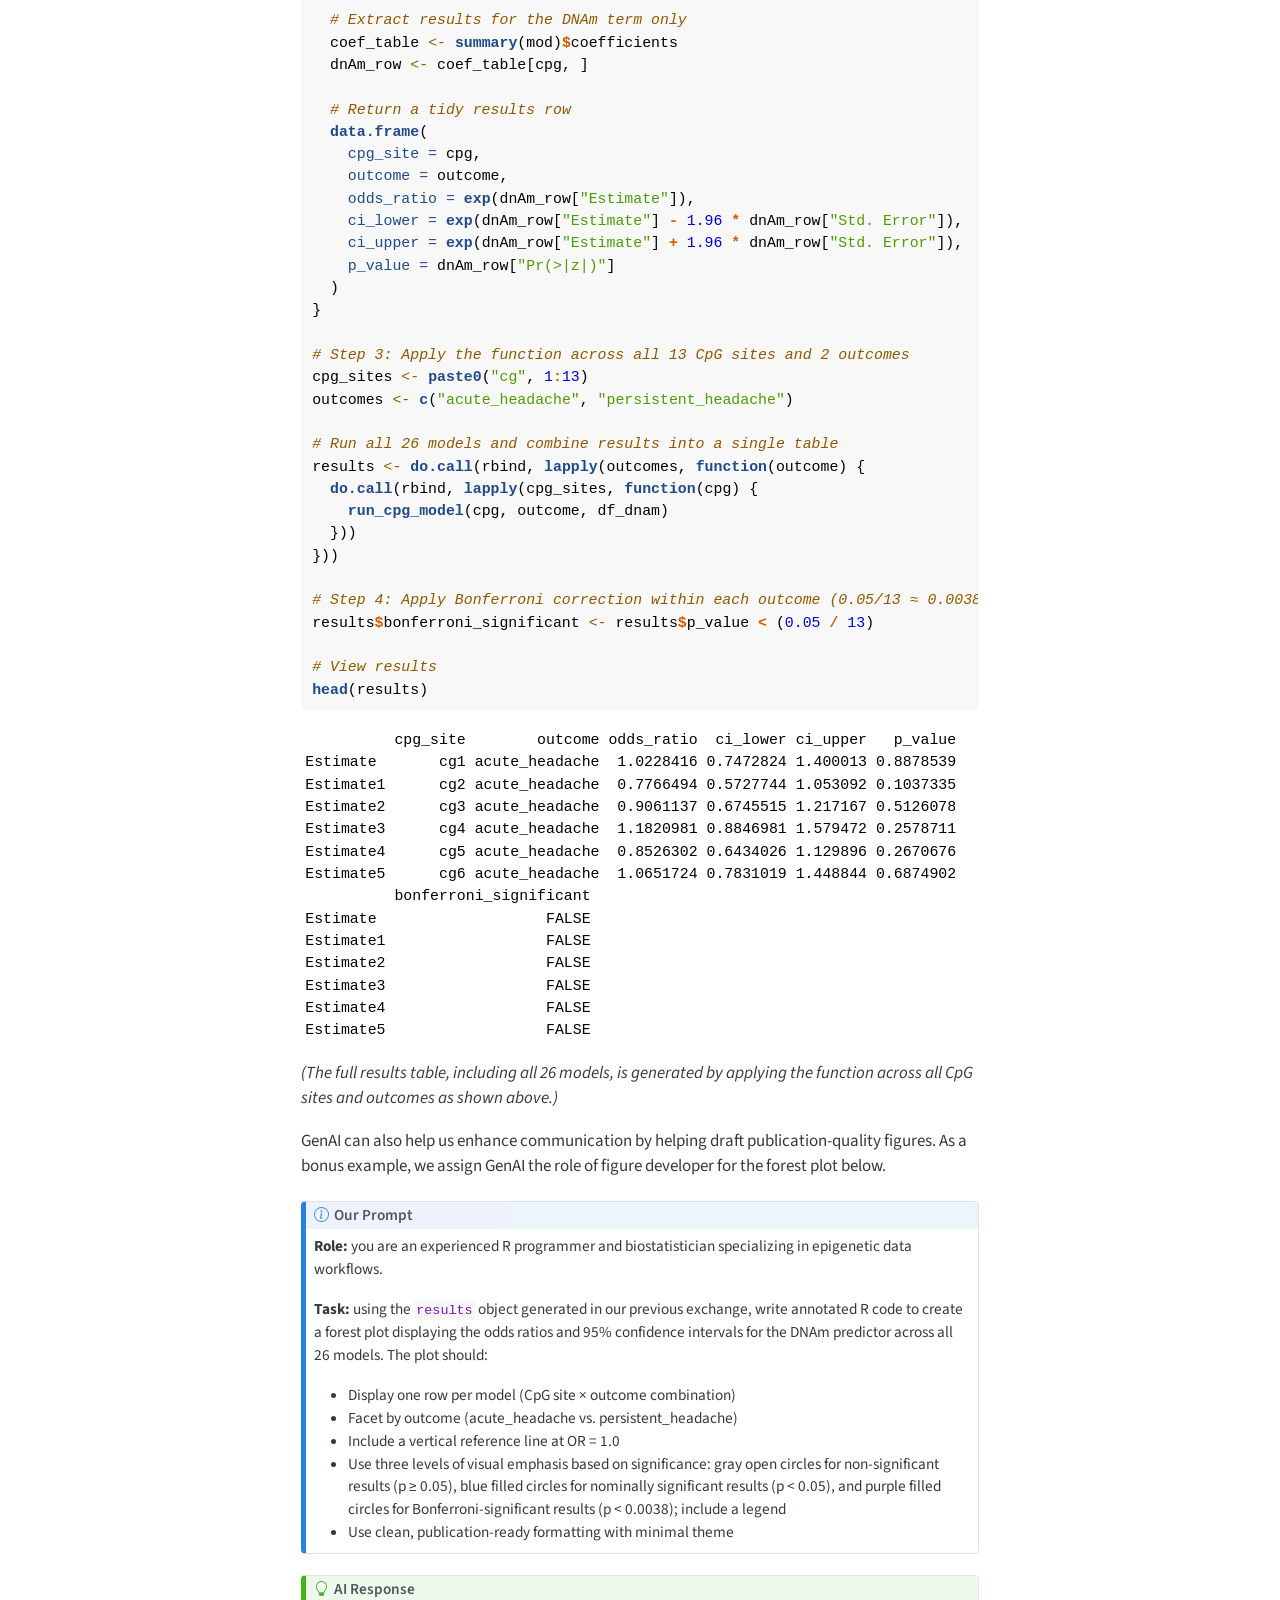
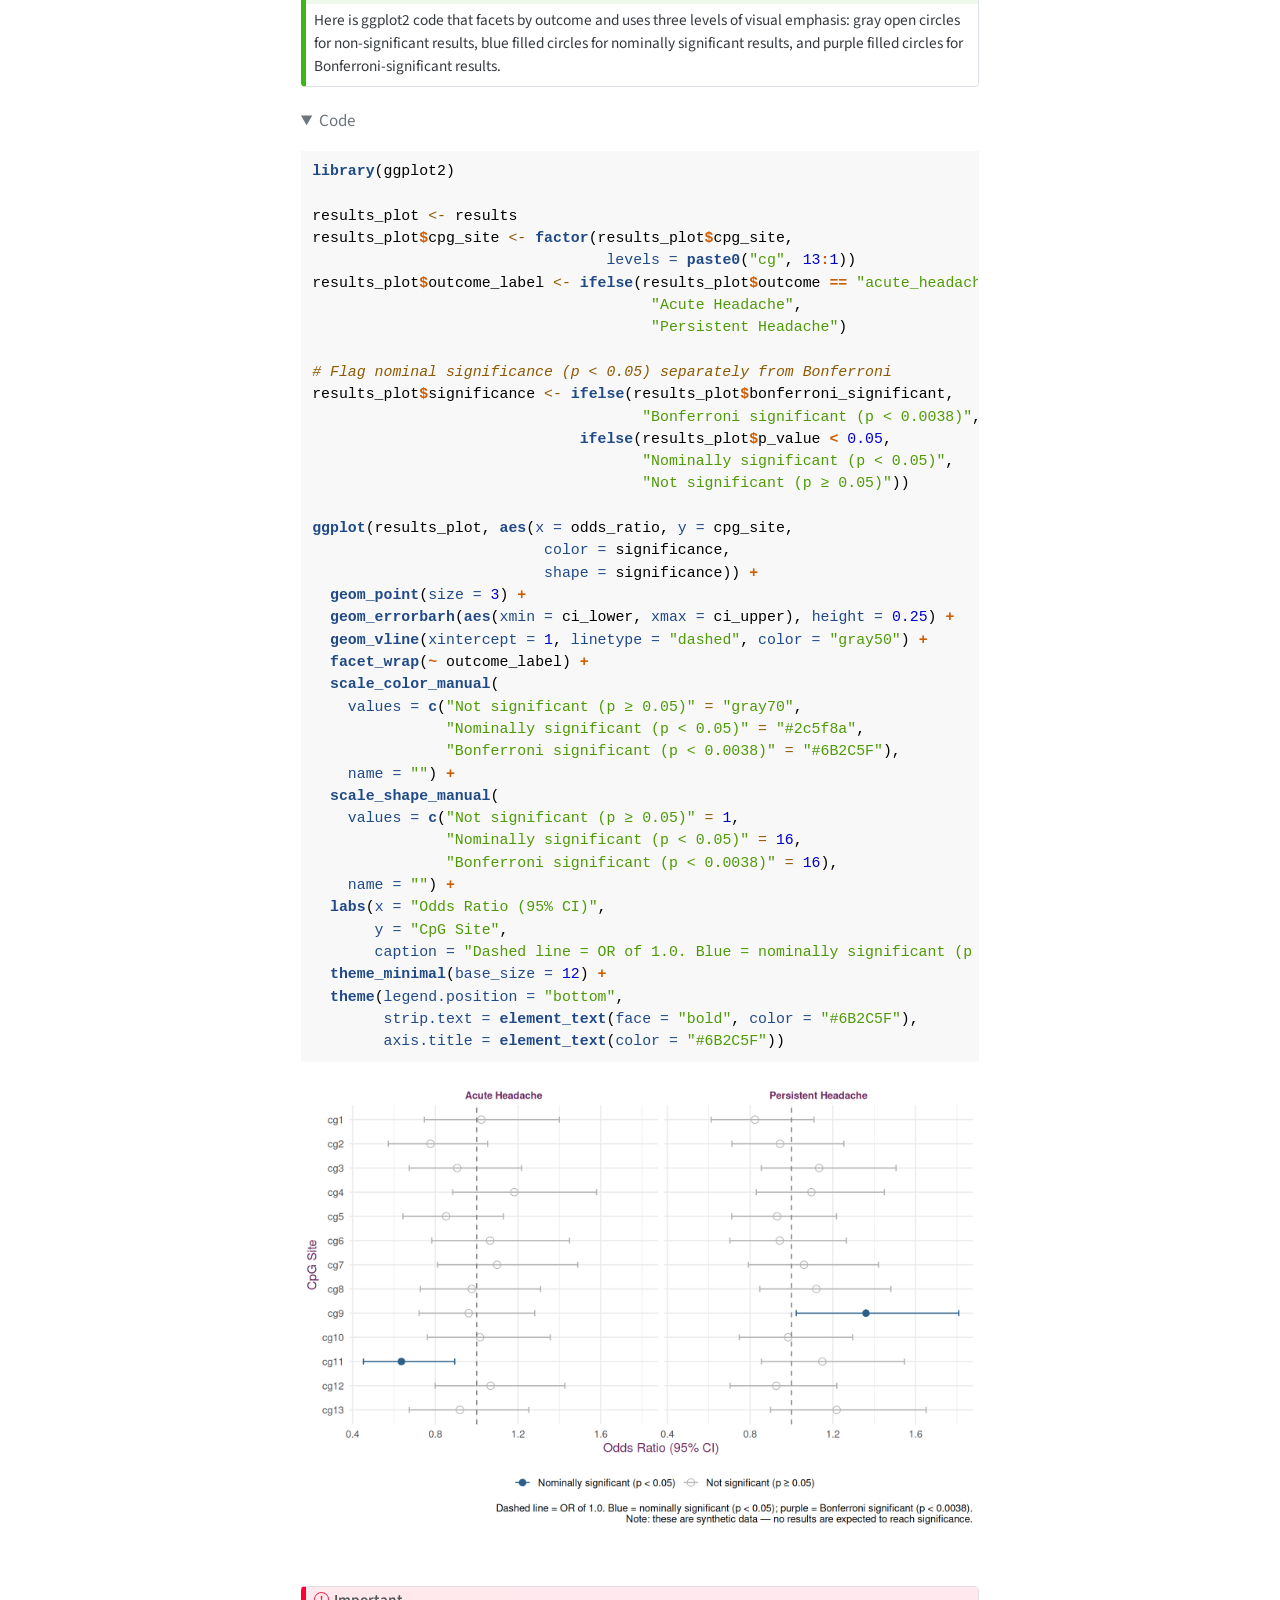
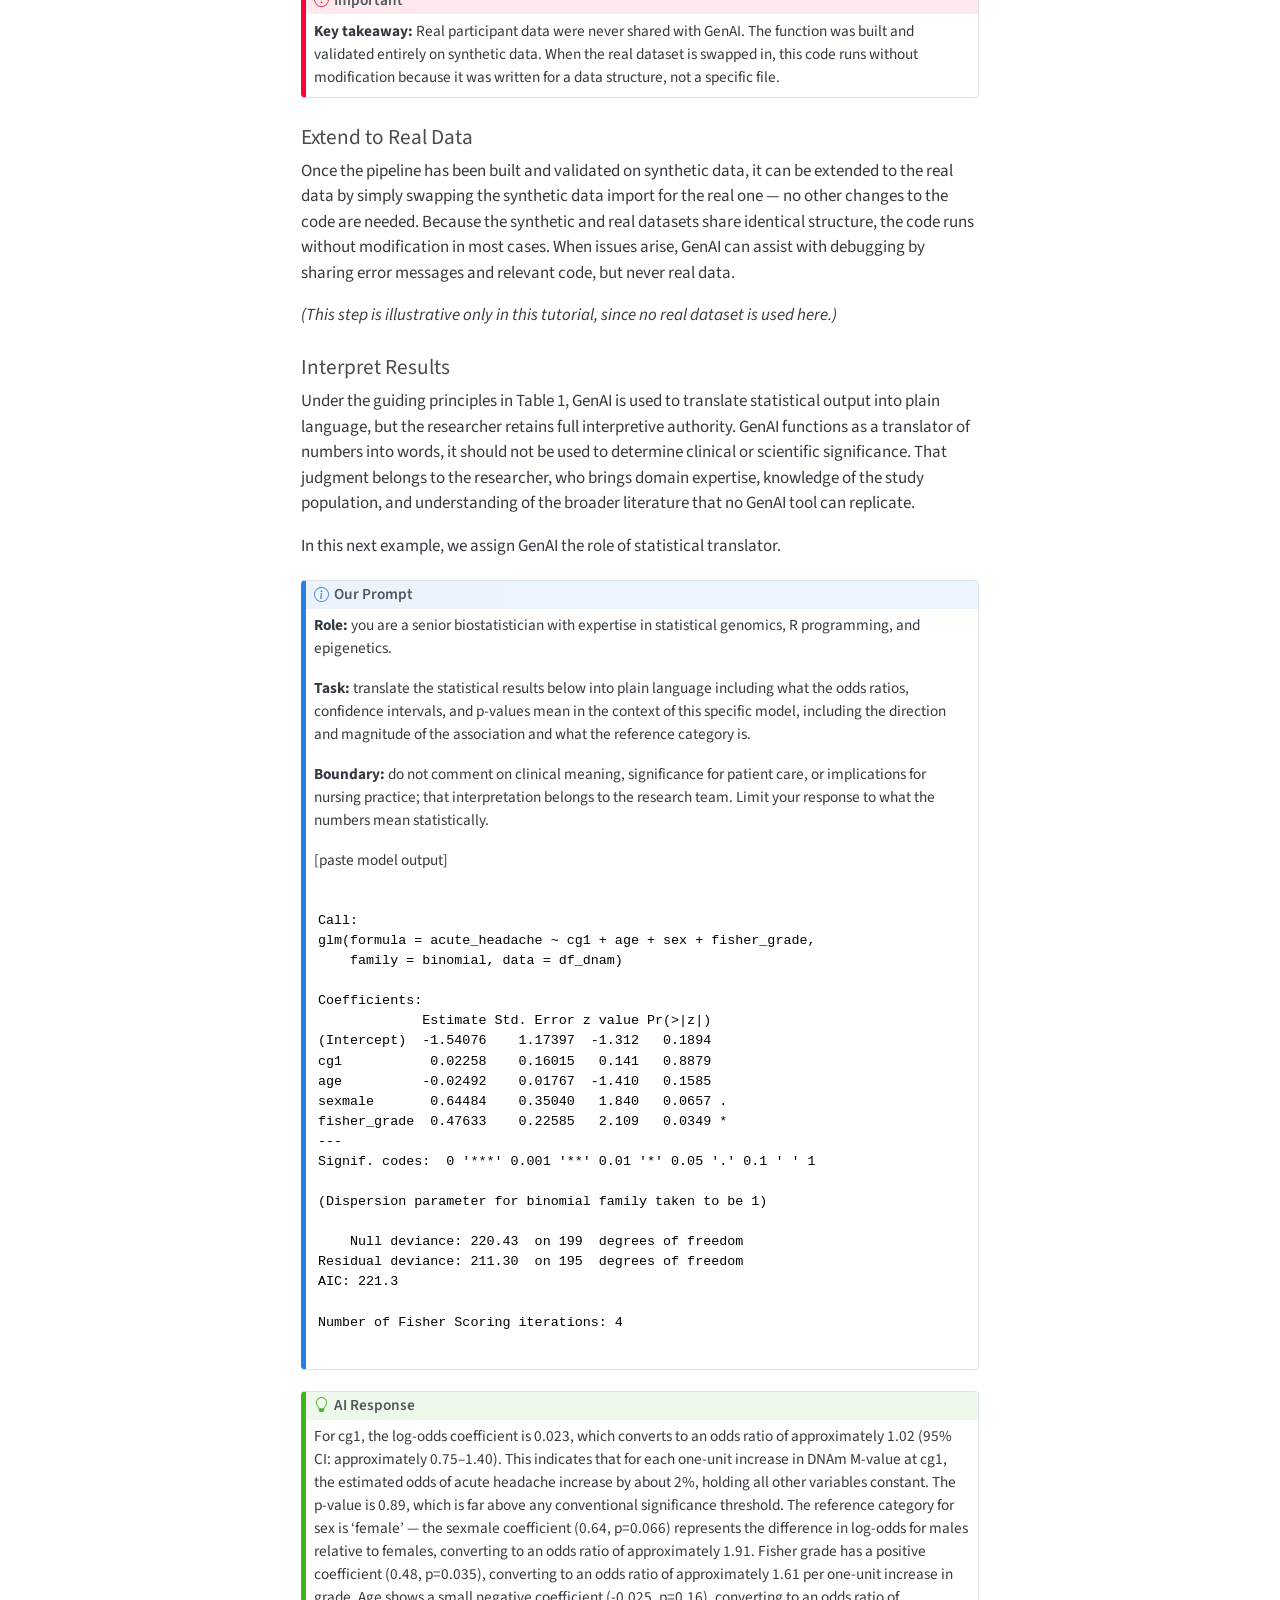
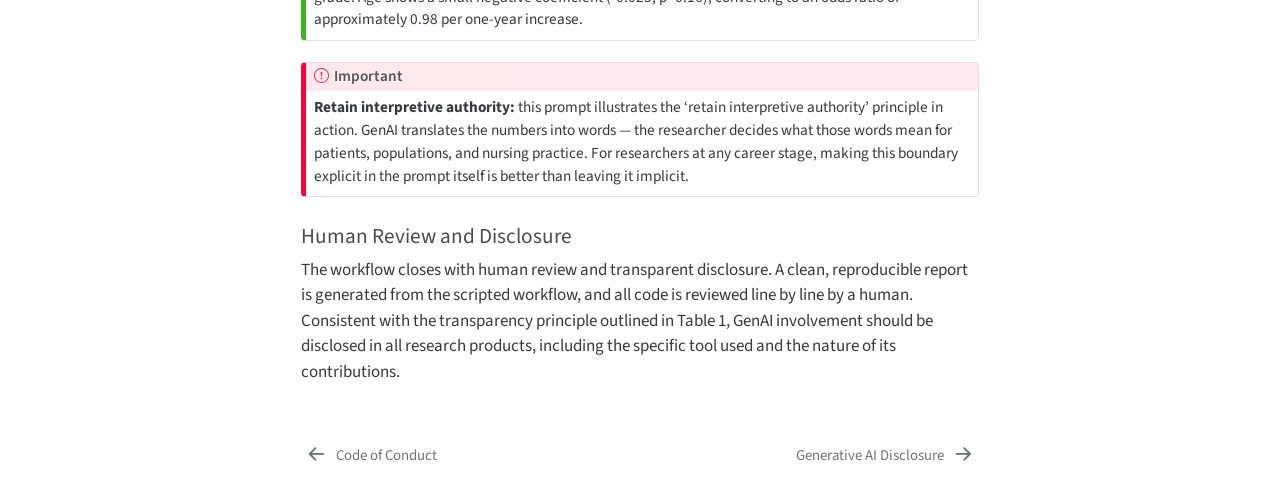
==== commit e34e6bb4: "Built site for gh-pages" ====
--- a/tutorial_application.html
+++ b/tutorial_application.html
@@ -249,17 +249,17 @@
 <section id="phase-one-planning-and-pre-specification" class="level3">
 <h3 class="anchored" data-anchor-id="phase-one-planning-and-pre-specification">Phase One: Planning and Pre-Specification</h3>
 <p>The first phase establishes the analytical foundation before any code is written. The researcher articulates the research question, data structure, planned analytical approach, and known challenges independently. GenAI is then engaged as a reasoning coach, brought in to challenge and refine the researcher’s thinking, not to generate it.</p>
-<div class="callout callout-style-default callout-note callout-titled">
-<div class="callout-header d-flex align-content-center">
-<div class="callout-icon-container">
-<i class="callout-icon"></i>
-</div>
-<div class="callout-title-container flex-fill">
-Note
-</div>
-</div>
-<div class="callout-body-container callout-body">
-<p><strong>AI Example Prompt 1: Assigning GenAI the role of critical reviewer during planning.</strong></p>
+<p>In this first example, we assign GenAI the role of critical reviewer during planning.</p>
+<div class="callout callout-style-default callout-note callout-titled" title="Our Prompt">
+<div class="callout-header d-flex align-content-center">
+<div class="callout-icon-container">
+<i class="callout-icon"></i>
+</div>
+<div class="callout-title-container flex-fill">
+<span class="screen-reader-only">Note</span>Our Prompt
+</div>
+</div>
+<div class="callout-body-container callout-body">
 <p><strong>Role:</strong> you are a senior biostatistician with expertise in statistical genomics, R programming, and epigenetics.</p>
 <p><strong>Task:</strong> act as a critical reviewer of the analytical plan described below. Identify weaknesses, potential confounders, and power concerns. List the pros and cons of alternative approaches rather than recommending a single fix. Do not write any code.</p>
 <p><strong>Study context:</strong> I am designing a study examining whether DNA methylation (DNAm) at 13 CpG sites in the ABC gene predicts patient-reported headache outcomes following aneurysmal subarachnoid hemorrhage (aSAH). I have mapped out an analytical plan, and the purpose of this interaction is to stress test, refine, and improve it before pre-specifying it with my team.</p>
@@ -274,44 +274,44 @@
 </ul>
 </div>
 </div>
-<div class="callout callout-style-default callout-tip callout-titled">
-<div class="callout-header d-flex align-content-center">
-<div class="callout-icon-container">
-<i class="callout-icon"></i>
-</div>
-<div class="callout-title-container flex-fill">
-Tip
-</div>
-</div>
-<div class="callout-body-container callout-body">
-<p><strong>AI Response (illustrative):</strong> A few things worth stress-testing: (1) with n=200 for the DNAm subset, statistical power to detect small methylation effects after Bonferroni correction across 26 tests may be limited — consider reporting effect sizes and confidence intervals alongside p-values, not p-values alone; (2) Fisher grade and age may be correlated with both DNAm patterns and headache severity — confirm this isn’t masking or inflating the DNAm association; (3) an alternative to per-site Bonferroni correction would be a false discovery rate (FDR) approach, which is less conservative and common in epigenome-wide analyses — worth discussing with your biostatistician which is more defensible for your design.</p>
-</div>
-</div>
-<div class="callout callout-style-default callout-note callout-titled">
-<div class="callout-header d-flex align-content-center">
-<div class="callout-icon-container">
-<i class="callout-icon"></i>
-</div>
-<div class="callout-title-container flex-fill">
-Note
-</div>
-</div>
-<div class="callout-body-container callout-body">
-<p><strong>Follow-up prompt (illustrating iterative exchange):</strong></p>
+<div class="callout callout-style-default callout-tip callout-titled" title="AI Response">
+<div class="callout-header d-flex align-content-center">
+<div class="callout-icon-container">
+<i class="callout-icon"></i>
+</div>
+<div class="callout-title-container flex-fill">
+<span class="screen-reader-only">Tip</span>AI Response
+</div>
+</div>
+<div class="callout-body-container callout-body">
+<p>A few things worth stress-testing: (1) with n=200 for the DNAm subset, statistical power to detect small methylation effects after Bonferroni correction across 26 tests may be limited — consider reporting effect sizes and confidence intervals alongside p-values, not p-values alone; (2) Fisher grade and age may be correlated with both DNAm patterns and headache severity — confirm this isn’t masking or inflating the DNAm association; (3) an alternative to per-site Bonferroni correction would be a false discovery rate (FDR) approach, which is less conservative and common in epigenome-wide analyses — worth discussing with your biostatistician which is more defensible for your design.</p>
+</div>
+</div>
+<p>This kind of exchange is often iterative. Continuing the example above, a follow-up might read:</p>
+<div class="callout callout-style-default callout-note callout-titled" title="Our Prompt">
+<div class="callout-header d-flex align-content-center">
+<div class="callout-icon-container">
+<i class="callout-icon"></i>
+</div>
+<div class="callout-title-container flex-fill">
+<span class="screen-reader-only">Note</span>Our Prompt
+</div>
+</div>
+<div class="callout-body-container callout-body">
 <p>Thank you — helpful points. On the power concern: we unfortunately do not have the ability to increase n at this stage, so will proceed with n=200 and plan to report effect sizes and CIs throughout. On the multiple testing question: I discussed FDR vs.&nbsp;Bonferroni with our biostatistician and we decided to use Bonferroni given the candidate-gene design and small number of tests. Can you help me think through whether there are any additional covariates I should consider beyond age, sex, and Fisher grade?</p>
 </div>
 </div>
-<div class="callout callout-style-default callout-tip callout-titled">
-<div class="callout-header d-flex align-content-center">
-<div class="callout-icon-container">
-<i class="callout-icon"></i>
-</div>
-<div class="callout-title-container flex-fill">
-Tip
-</div>
-</div>
-<div class="callout-body-container callout-body">
-<p><strong>AI Response (illustrative):</strong> Given the aSAH context, a few additional covariates worth considering: (1) time from aSAH onset to DNAm sample collection, since methylation patterns can shift acutely after neurological injury; (2) medication use at time of sampling, particularly corticosteroids or antiepileptics, which are known to influence DNA methylation; (3) Glasgow Outcome Scale score or clinical severity at discharge, which may confound both headache outcomes and DNAm patterns. Whether to include these depends on availability in your dataset and your pre-specified model — worth flagging in your analytic proposal even if you decide not to adjust for them.</p>
+<div class="callout callout-style-default callout-tip callout-titled" title="AI Response">
+<div class="callout-header d-flex align-content-center">
+<div class="callout-icon-container">
+<i class="callout-icon"></i>
+</div>
+<div class="callout-title-container flex-fill">
+<span class="screen-reader-only">Tip</span>AI Response
+</div>
+</div>
+<div class="callout-body-container callout-body">
+<p>Given the aSAH context, a few additional covariates worth considering: (1) time from aSAH onset to DNAm sample collection, since methylation patterns can shift acutely after neurological injury; (2) medication use at time of sampling, particularly corticosteroids or antiepileptics, which are known to influence DNA methylation; (3) Glasgow Outcome Scale score or clinical severity at discharge, which may confound both headache outcomes and DNAm patterns. Whether to include these depends on availability in your dataset and your pre-specified model — worth flagging in your analytic proposal even if you decide not to adjust for them.</p>
 </div>
 </div>
 <p><em>(The conversation continues.)</em></p>
@@ -323,17 +323,17 @@
 <section id="build-the-synthetic-dataset" class="level4">
 <h4 class="anchored" data-anchor-id="build-the-synthetic-dataset">Build the Synthetic Dataset</h4>
 <p>A foundational principle of this workflow is the synthetic-data-first approach: the full analytical workflow is built and tested using privacy-safe <em>simulated data</em> before any real participant data are introduced. At no point is real participant data — including individual rows, values, or screenshots — shared with GenAI platforms.</p>
-<div class="callout callout-style-default callout-note callout-titled">
-<div class="callout-header d-flex align-content-center">
-<div class="callout-icon-container">
-<i class="callout-icon"></i>
-</div>
-<div class="callout-title-container flex-fill">
-Note
-</div>
-</div>
-<div class="callout-body-container callout-body">
-<p><strong>AI Example Prompt 2: Synthetic data generation.</strong></p>
+<p>In this next example, we ask GenAI to generate a synthetic dataset matching our study’s structure.</p>
+<div class="callout callout-style-default callout-note callout-titled" title="Our Prompt">
+<div class="callout-header d-flex align-content-center">
+<div class="callout-icon-container">
+<i class="callout-icon"></i>
+</div>
+<div class="callout-title-container flex-fill">
+<span class="screen-reader-only">Note</span>Our Prompt
+</div>
+</div>
+<div class="callout-body-container callout-body">
 <p><strong>Role:</strong> you are an experienced R programmer and biostatistician specializing in epigenetic data workflows.</p>
 <p><strong>Task:</strong> create an RMarkdown file with annotated code to a generate synthetic dataset matching the structure described below. The purpose of this synthetic dataset is to serve as a privacy-safe substitute for real participant data during analytical code development. Provide inline comments explaining each step and the reasoning behind key distributional choices. Ask me questions if I have missed something that you need in the prompt below.</p>
 <p><strong>Dataset structure:</strong></p>
@@ -349,17 +349,17 @@
 </div>
 </div>
 <p>Note the level of detail in this prompt: every variable, distribution, and parameter is explicitly defined. These specification decisions are best made collaboratively with a biostatistician or research team before writing the prompt, mirroring the pre-specification process from Phase One. GenAI executes decisions the team has already made; it does not make them.</p>
-<div class="callout callout-style-default callout-tip callout-titled">
-<div class="callout-header d-flex align-content-center">
-<div class="callout-icon-container">
-<i class="callout-icon"></i>
-</div>
-<div class="callout-title-container flex-fill">
-Tip
-</div>
-</div>
-<div class="callout-body-container callout-body">
-<p><strong>AI Response (illustrative):</strong> Here’s R code that builds the cohort in two stages — first the full N=650 sample with covariates and outcomes, then the 200-person DNAm subset with CpG M-values — so the <code>has_dnam</code> flag correctly reflects which rows carry methylation data.</p>
+<div class="callout callout-style-default callout-tip callout-titled" title="AI Response">
+<div class="callout-header d-flex align-content-center">
+<div class="callout-icon-container">
+<i class="callout-icon"></i>
+</div>
+<div class="callout-title-container flex-fill">
+<span class="screen-reader-only">Tip</span>AI Response
+</div>
+</div>
+<div class="callout-body-container callout-body">
+<p>Here’s R code that builds the cohort in two stages — first the full N=650 sample with covariates and outcomes, then the 200-person DNAm subset with CpG M-values — so the <code>has_dnam</code> flag correctly reflects which rows carry methylation data.</p>
 </div>
 </div>
 <p>Pasting in the GenAI output into our R markdown we can then easily produce a fully synthetic dataset!</p>
@@ -501,21 +501,21 @@
 </section>
 <section id="fit-the-analytic-model" class="level4">
 <h4 class="anchored" data-anchor-id="fit-the-analytic-model">Fit the Analytic Model</h4>
-<p>Throughout code development, GenAI can be used for targeted tasks — drafting initial code, debugging error messages, refining and annotating existing code — with specific, bounded requests rather than open-ended rewrites. One of the most powerful applications of this targeted approach is using GenAI to build a reusable function — a task that is technically well-defined, involves no participant data, and produces efficient, reproducible code that can be applied across multiple models.</p>
-<div class="callout callout-style-default callout-note callout-titled">
-<div class="callout-header d-flex align-content-center">
-<div class="callout-icon-container">
-<i class="callout-icon"></i>
-</div>
-<div class="callout-title-container flex-fill">
-Note
-</div>
-</div>
-<div class="callout-body-container callout-body">
-<p><strong>AI Example Prompt 3: Assigning GenAI the role of code developer for the primary regression analysis.</strong></p>
-<p>Role: you are an experienced R programmer and biostatistician specializing in epigenetic data workflows.</p>
-<p>Task: using the synthetic dataset generated in our previous exchange, write annotated R code to run the primary regression analyses described below. Build the code in small, testable chunks and include inline comments explaining each step. Do not modify the dataset or introduce new variables.</p>
-<p>Analysis specifications:</p>
+<p>Throughout code development, GenAI can be used for targeted tasks, drafting initial code, debugging error messages, refining and annotating existing code, with specific, bounded requests rather than open-ended rewrites. One of the most powerful applications of this targeted approach is using GenAI to build a reusable function, a task that is technically well-defined, involves no participant data, and produces efficient, reproducible code that can be applied across multiple models.</p>
+<p>In this next example, we assign GenAI the role of code developer for the primary regression analysis.</p>
+<div class="callout callout-style-default callout-note callout-titled" title="Our Prompt">
+<div class="callout-header d-flex align-content-center">
+<div class="callout-icon-container">
+<i class="callout-icon"></i>
+</div>
+<div class="callout-title-container flex-fill">
+<span class="screen-reader-only">Note</span>Our Prompt
+</div>
+</div>
+<div class="callout-body-container callout-body">
+<p><strong>Role:</strong> you are an experienced R programmer and biostatistician specializing in epigenetic data workflows.</p>
+<p><strong>Task:</strong> using the synthetic dataset generated in our previous exchange, write annotated R code to run the primary regression analyses described below. Build the code in small, testable chunks and include inline comments explaining each step. Do not modify the dataset or introduce new variables.</p>
+<p><strong>Analysis specifications:</strong></p>
 <ul>
 <li>Run binary logistic regression models for each of 13 CpG sites (cg1–cg13) × 2 outcomes (acute_headache, persistent_headache) = 26 models total; implement this as a reusable R function rather than a loop, to promote code efficiency and reusability</li>
 <li>Model formula for each: outcome ~ CpG_Mvalue + age + sex + fisher_grade, using the DNAm subset only (has_dnam=TRUE)</li>
@@ -523,20 +523,20 @@
 <li>Apply Bonferroni correction across the 13 tests within each outcome (corrected significance threshold = 0.05/13 ≈ 0.0038)</li>
 <li>Organize all results into a single clean summary table with columns: CpG site, outcome, odds ratio, lower 95% CI, upper 95% CI, p-value, Bonferroni-corrected significance (yes/no); write that file as an excel document</li>
 </ul>
-<p>Output: the final summary table should be print-ready and suitable for inclusion in a manuscript.</p>
-</div>
-</div>
-<div class="callout callout-style-default callout-tip callout-titled">
-<div class="callout-header d-flex align-content-center">
-<div class="callout-icon-container">
-<i class="callout-icon"></i>
-</div>
-<div class="callout-title-container flex-fill">
-Tip
-</div>
-</div>
-<div class="callout-body-container callout-body">
-<p><strong>AI Response (illustrative):</strong> Here is a reusable function <code>run_cpg_model()</code> that fits one logistic regression model given a CpG site name and outcome name, extracts the DNAm term, and returns a tidy results row. Wrapping the logic in a function keeps the code modular and easy to debug one model at a time before scaling to all 26.</p>
+<p><strong>Output:</strong> the final summary table should be print-ready and suitable for inclusion in a manuscript.</p>
+</div>
+</div>
+<div class="callout callout-style-default callout-tip callout-titled" title="AI Response">
+<div class="callout-header d-flex align-content-center">
+<div class="callout-icon-container">
+<i class="callout-icon"></i>
+</div>
+<div class="callout-title-container flex-fill">
+<span class="screen-reader-only">Tip</span>AI Response
+</div>
+</div>
+<div class="callout-body-container callout-body">
+<p>Here is a reusable function <code>run_cpg_model()</code> that fits one logistic regression model given a CpG site name and outcome name, extracts the DNAm term, and returns a tidy results row. Wrapping the logic in a function keeps the code modular and easy to debug one model at a time before scaling to all 26.</p>
 </div>
 </div>
 <p>Good coding practice is to write a little, run it, check the output, then build from there. The code below first fits a single representative model (cg1 → acute headache) to confirm everything works as intended, then scales up using a reusable function across all 13 CpG sites and both outcomes.</p>
@@ -644,18 +644,17 @@
 </div>
 </div>
 <p><em>(The full results table, including all 26 models, is generated by applying the function across all CpG sites and outcomes as shown above.)</em></p>
-<p>GenAI can also help us enhance communication by helping draft publication-quality figures. For example, the forest plot below was generated using code developed with GenAI assistance.</p>
-<div class="callout callout-style-default callout-note callout-titled">
-<div class="callout-header d-flex align-content-center">
-<div class="callout-icon-container">
-<i class="callout-icon"></i>
-</div>
-<div class="callout-title-container flex-fill">
-Note
-</div>
-</div>
-<div class="callout-body-container callout-body">
-<p><strong>AI Example Prompt (bonus): Assigning GenAI the role of figure developer.</strong></p>
+<p>GenAI can also help us enhance communication by helping draft publication-quality figures. As a bonus example, we assign GenAI the role of figure developer for the forest plot below.</p>
+<div class="callout callout-style-default callout-note callout-titled" title="Our Prompt">
+<div class="callout-header d-flex align-content-center">
+<div class="callout-icon-container">
+<i class="callout-icon"></i>
+</div>
+<div class="callout-title-container flex-fill">
+<span class="screen-reader-only">Note</span>Our Prompt
+</div>
+</div>
+<div class="callout-body-container callout-body">
 <p><strong>Role:</strong> you are an experienced R programmer and biostatistician specializing in epigenetic data workflows.</p>
 <p><strong>Task:</strong> using the <code>results</code> object generated in our previous exchange, write annotated R code to create a forest plot displaying the odds ratios and 95% confidence intervals for the DNAm predictor across all 26 models. The plot should:</p>
 <ul>
@@ -667,17 +666,17 @@
 </ul>
 </div>
 </div>
-<div class="callout callout-style-default callout-tip callout-titled">
-<div class="callout-header d-flex align-content-center">
-<div class="callout-icon-container">
-<i class="callout-icon"></i>
-</div>
-<div class="callout-title-container flex-fill">
-Tip
-</div>
-</div>
-<div class="callout-body-container callout-body">
-<p><strong>AI Response (illustrative):</strong> Here is ggplot2 code that facets by outcome and uses three levels of visual emphasis: gray open circles for non-significant results, blue filled circles for nominally significant results, and purple filled circles for Bonferroni-significant results.</p>
+<div class="callout callout-style-default callout-tip callout-titled" title="AI Response">
+<div class="callout-header d-flex align-content-center">
+<div class="callout-icon-container">
+<i class="callout-icon"></i>
+</div>
+<div class="callout-title-container flex-fill">
+<span class="screen-reader-only">Tip</span>AI Response
+</div>
+</div>
+<div class="callout-body-container callout-body">
+<p>Here is ggplot2 code that facets by outcome and uses three levels of visual emphasis: gray open circles for non-significant results, blue filled circles for nominally significant results, and purple filled circles for Bonferroni-significant results.</p>
 </div>
 </div>
 <div class="cell" data-layout-align="center">
@@ -732,13 +731,13 @@
 </div>
 </div>
 </div>
-<div class="callout callout-style-default callout-important callout-titled">
-<div class="callout-header d-flex align-content-center">
-<div class="callout-icon-container">
-<i class="callout-icon"></i>
-</div>
-<div class="callout-title-container flex-fill">
-Important
+<div class="callout callout-style-default callout-important callout-titled" title="Important">
+<div class="callout-header d-flex align-content-center">
+<div class="callout-icon-container">
+<i class="callout-icon"></i>
+</div>
+<div class="callout-title-container flex-fill">
+<span class="screen-reader-only">Important</span>Important
 </div>
 </div>
 <div class="callout-body-container callout-body">
@@ -753,21 +752,21 @@
 </section>
 <section id="interpret-results" class="level4">
 <h4 class="anchored" data-anchor-id="interpret-results">Interpret Results</h4>
-<p>Under the guiding principles in Table 1, GenAI is used to translate statistical output into plain language, but the researcher retains full interpretive authority. GenAI functions as a translator of numbers into words — it should not be used to determine clinical or scientific significance. That judgment belongs to the researcher, who brings domain expertise, knowledge of the study population, and understanding of the broader literature that no GenAI tool can replicate.</p>
-<div class="callout callout-style-default callout-note callout-titled">
-<div class="callout-header d-flex align-content-center">
-<div class="callout-icon-container">
-<i class="callout-icon"></i>
-</div>
-<div class="callout-title-container flex-fill">
-Note
-</div>
-</div>
-<div class="callout-body-container callout-body">
-<p><strong>AI Example Prompt 4: Assigning GenAI the role of statistical translator.</strong></p>
-<p>Role: you are a senior biostatistician with expertise in statistical genomics, R programming, and epigenetics.</p>
-<p>Task: translate the statistical results below into plain language including what the odds ratios, confidence intervals, and p-values mean in the context of this specific model, including the direction and magnitude of the association and what the reference category is.</p>
-<p>Boundary: do not comment on clinical meaning, significance for patient care, or implications for nursing practice; that interpretation belongs to the research team. Limit your response to what the numbers mean statistically.</p>
+<p>Under the guiding principles in Table 1, GenAI is used to translate statistical output into plain language, but the researcher retains full interpretive authority. GenAI functions as a translator of numbers into words, it should not be used to determine clinical or scientific significance. That judgment belongs to the researcher, who brings domain expertise, knowledge of the study population, and understanding of the broader literature that no GenAI tool can replicate.</p>
+<p>In this next example, we assign GenAI the role of statistical translator.</p>
+<div class="callout callout-style-default callout-note callout-titled" title="Our Prompt">
+<div class="callout-header d-flex align-content-center">
+<div class="callout-icon-container">
+<i class="callout-icon"></i>
+</div>
+<div class="callout-title-container flex-fill">
+<span class="screen-reader-only">Note</span>Our Prompt
+</div>
+</div>
+<div class="callout-body-container callout-body">
+<p><strong>Role:</strong> you are a senior biostatistician with expertise in statistical genomics, R programming, and epigenetics.</p>
+<p><strong>Task:</strong> translate the statistical results below into plain language including what the odds ratios, confidence intervals, and p-values mean in the context of this specific model, including the direction and magnitude of the association and what the reference category is.</p>
+<p><strong>Boundary:</strong> do not comment on clinical meaning, significance for patient care, or implications for nursing practice; that interpretation belongs to the research team. Limit your response to what the numbers mean statistically.</p>
 <p>[paste model output]</p>
 <div class="cell" data-layout-align="center">
 <div class="cell-output cell-output-stdout">
@@ -797,26 +796,26 @@
 </div>
 </div>
 </div>
-<div class="callout callout-style-default callout-tip callout-titled">
-<div class="callout-header d-flex align-content-center">
-<div class="callout-icon-container">
-<i class="callout-icon"></i>
-</div>
-<div class="callout-title-container flex-fill">
-Tip
-</div>
-</div>
-<div class="callout-body-container callout-body">
-<p><strong>AI Response (illustrative):</strong> For cg1, the log-odds coefficient is 0.023, which converts to an odds ratio of approximately 1.02 (95% CI: approximately 0.75–1.40). This indicates that for each one-unit increase in DNAm M-value at cg1, the estimated odds of acute headache increase by about 2%, holding all other variables constant. The p-value is 0.89, which is far above any conventional significance threshold. The reference category for sex is ‘female’ — the sexmale coefficient (0.64, p=0.066) represents the difference in log-odds for males relative to females, converting to an odds ratio of approximately 1.91. Fisher grade has a positive coefficient (0.48, p=0.035), converting to an odds ratio of approximately 1.61 per one-unit increase in grade. Age shows a small negative coefficient (-0.025, p=0.16), converting to an odds ratio of approximately 0.98 per one-year increase.</p>
-</div>
-</div>
-<div class="callout callout-style-default callout-important callout-titled">
-<div class="callout-header d-flex align-content-center">
-<div class="callout-icon-container">
-<i class="callout-icon"></i>
-</div>
-<div class="callout-title-container flex-fill">
-Important
+<div class="callout callout-style-default callout-tip callout-titled" title="AI Response">
+<div class="callout-header d-flex align-content-center">
+<div class="callout-icon-container">
+<i class="callout-icon"></i>
+</div>
+<div class="callout-title-container flex-fill">
+<span class="screen-reader-only">Tip</span>AI Response
+</div>
+</div>
+<div class="callout-body-container callout-body">
+<p>For cg1, the log-odds coefficient is 0.023, which converts to an odds ratio of approximately 1.02 (95% CI: approximately 0.75–1.40). This indicates that for each one-unit increase in DNAm M-value at cg1, the estimated odds of acute headache increase by about 2%, holding all other variables constant. The p-value is 0.89, which is far above any conventional significance threshold. The reference category for sex is ‘female’ — the sexmale coefficient (0.64, p=0.066) represents the difference in log-odds for males relative to females, converting to an odds ratio of approximately 1.91. Fisher grade has a positive coefficient (0.48, p=0.035), converting to an odds ratio of approximately 1.61 per one-unit increase in grade. Age shows a small negative coefficient (-0.025, p=0.16), converting to an odds ratio of approximately 0.98 per one-year increase.</p>
+</div>
+</div>
+<div class="callout callout-style-default callout-important callout-titled" title="Important">
+<div class="callout-header d-flex align-content-center">
+<div class="callout-icon-container">
+<i class="callout-icon"></i>
+</div>
+<div class="callout-title-container flex-fill">
+<span class="screen-reader-only">Important</span>Important
 </div>
 </div>
 <div class="callout-body-container callout-body">
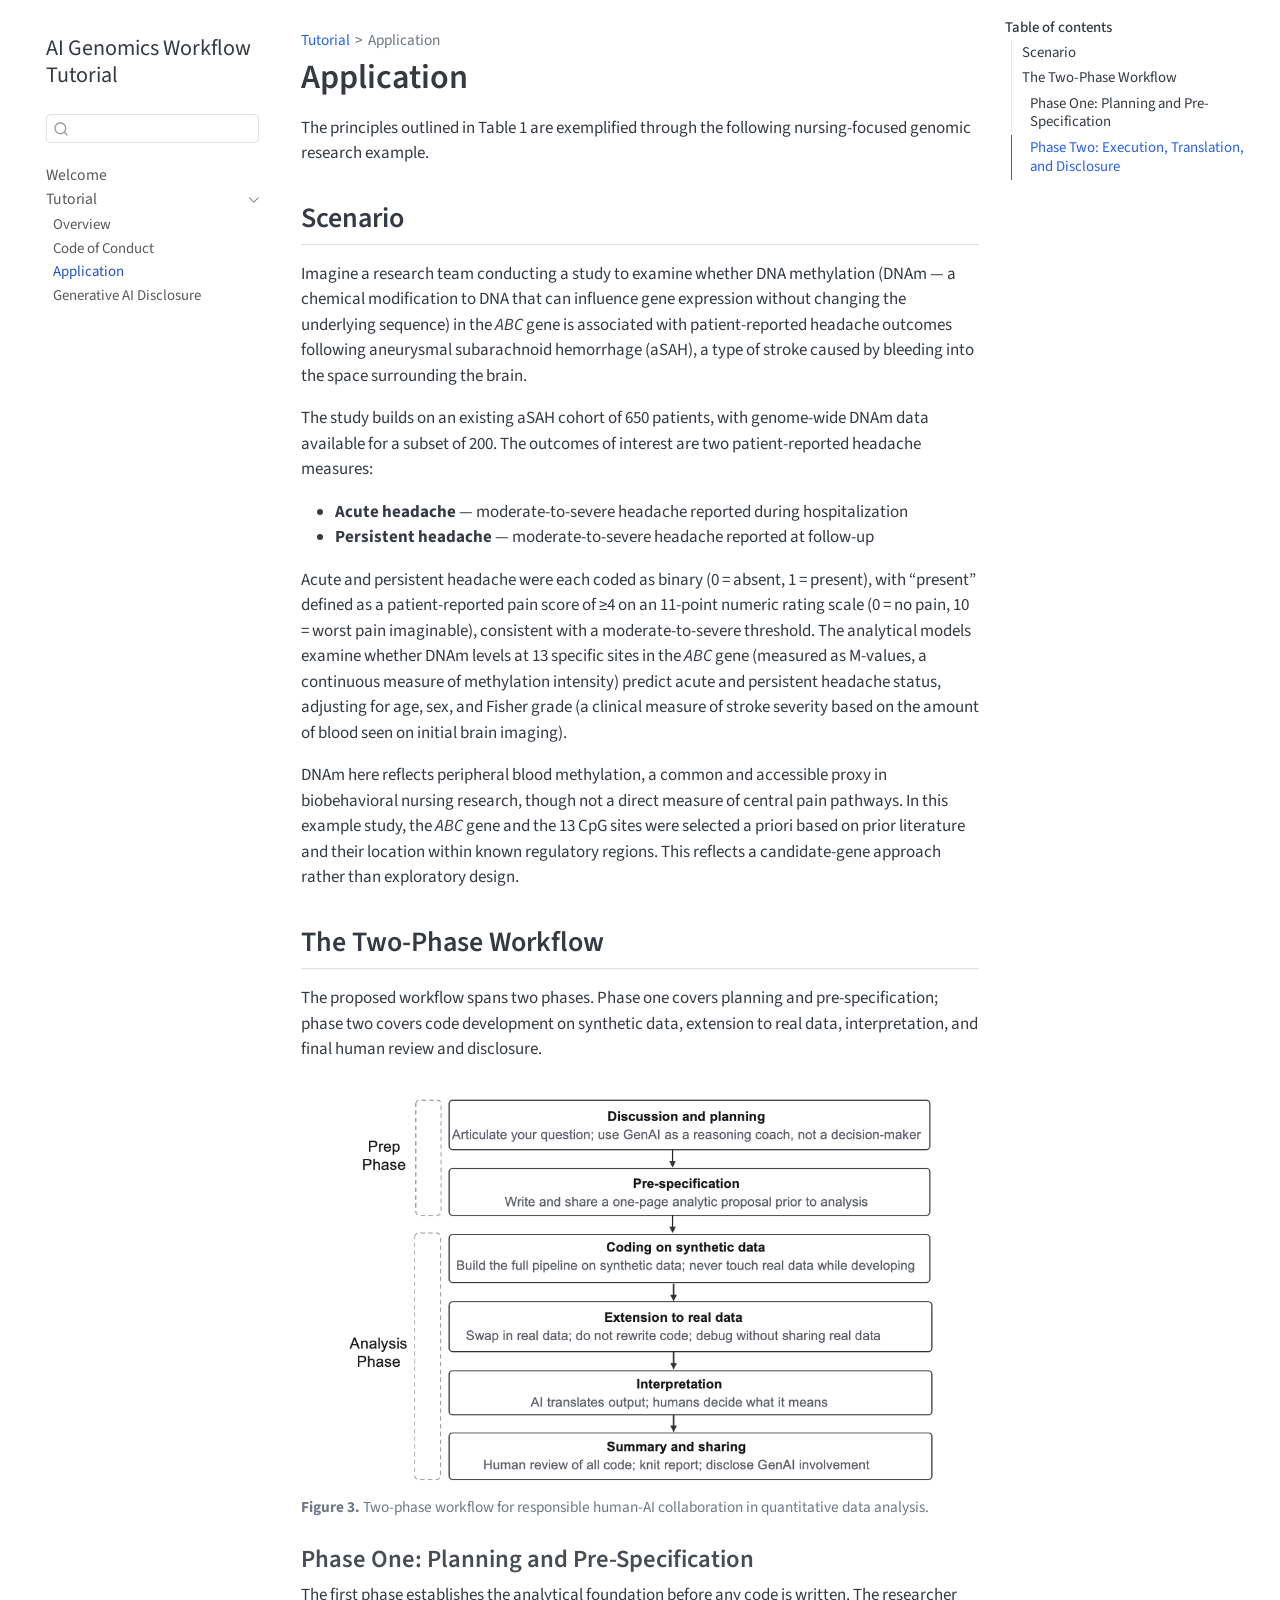
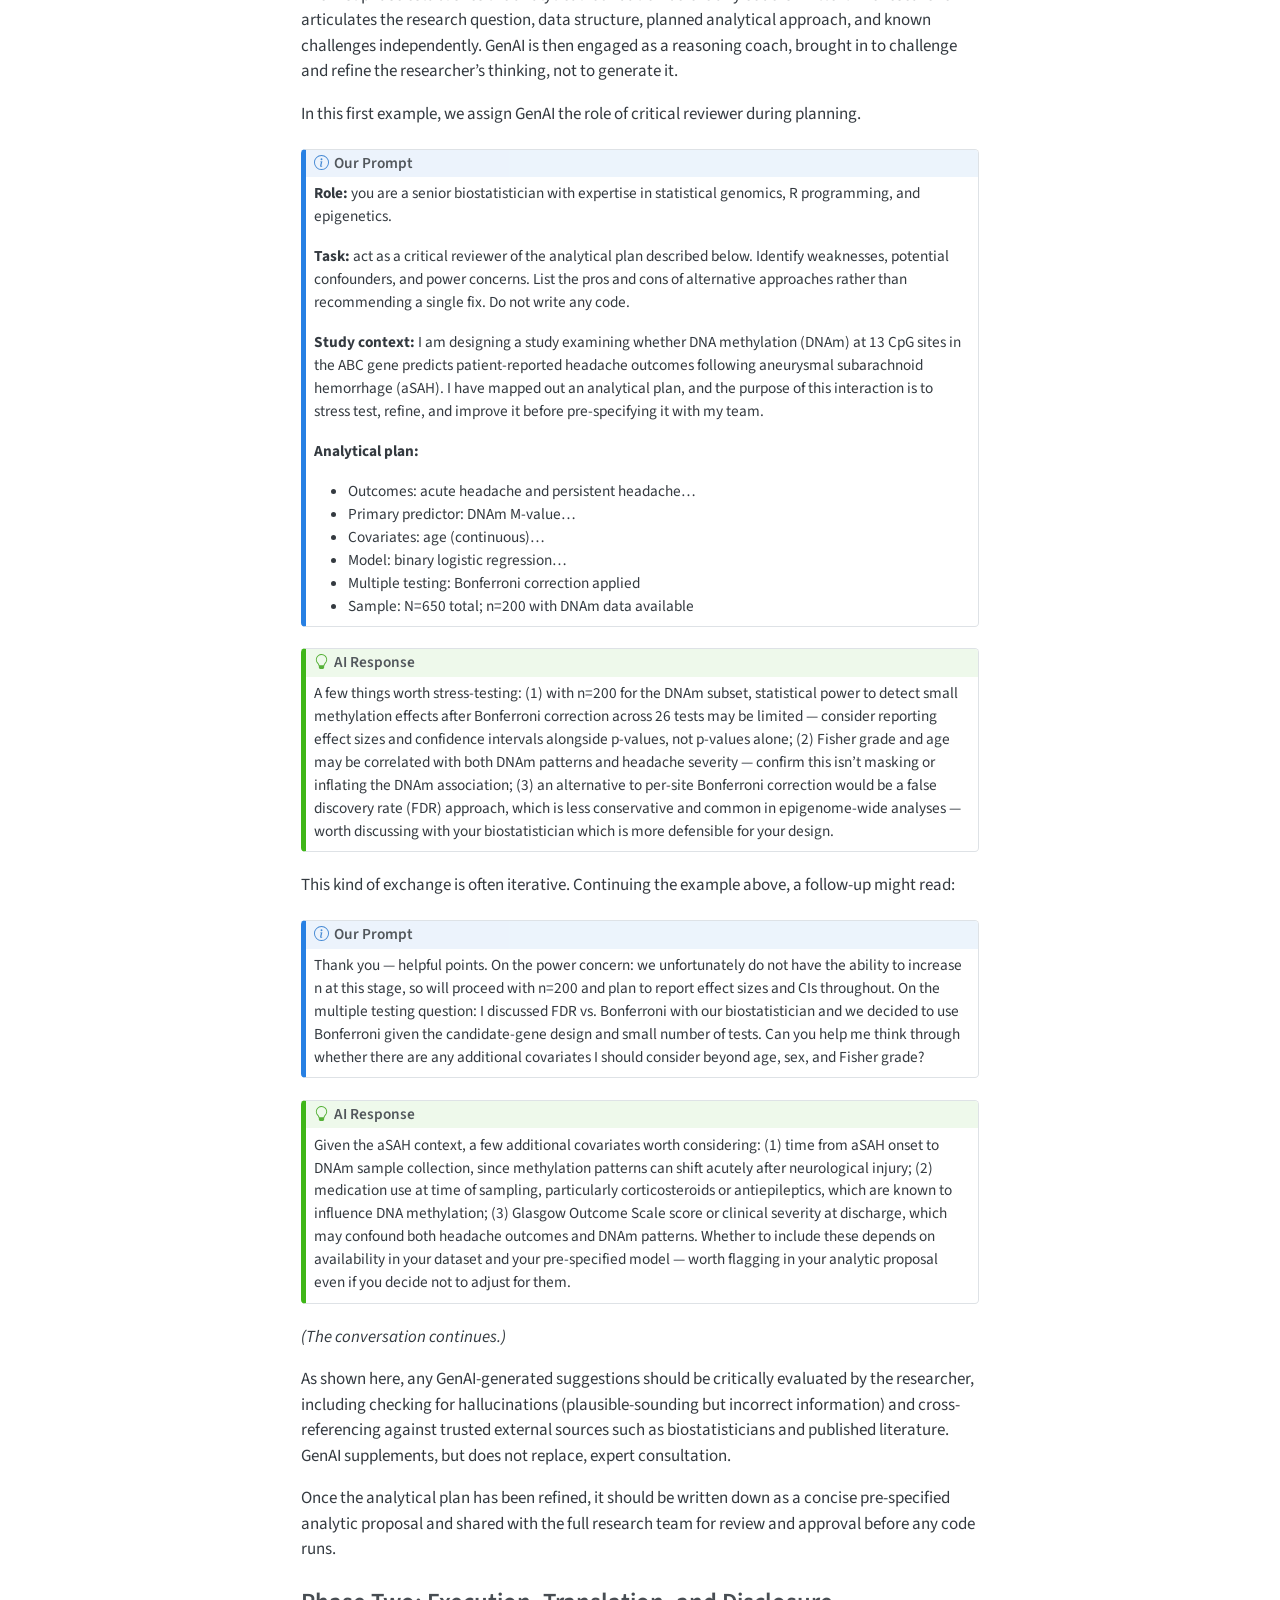
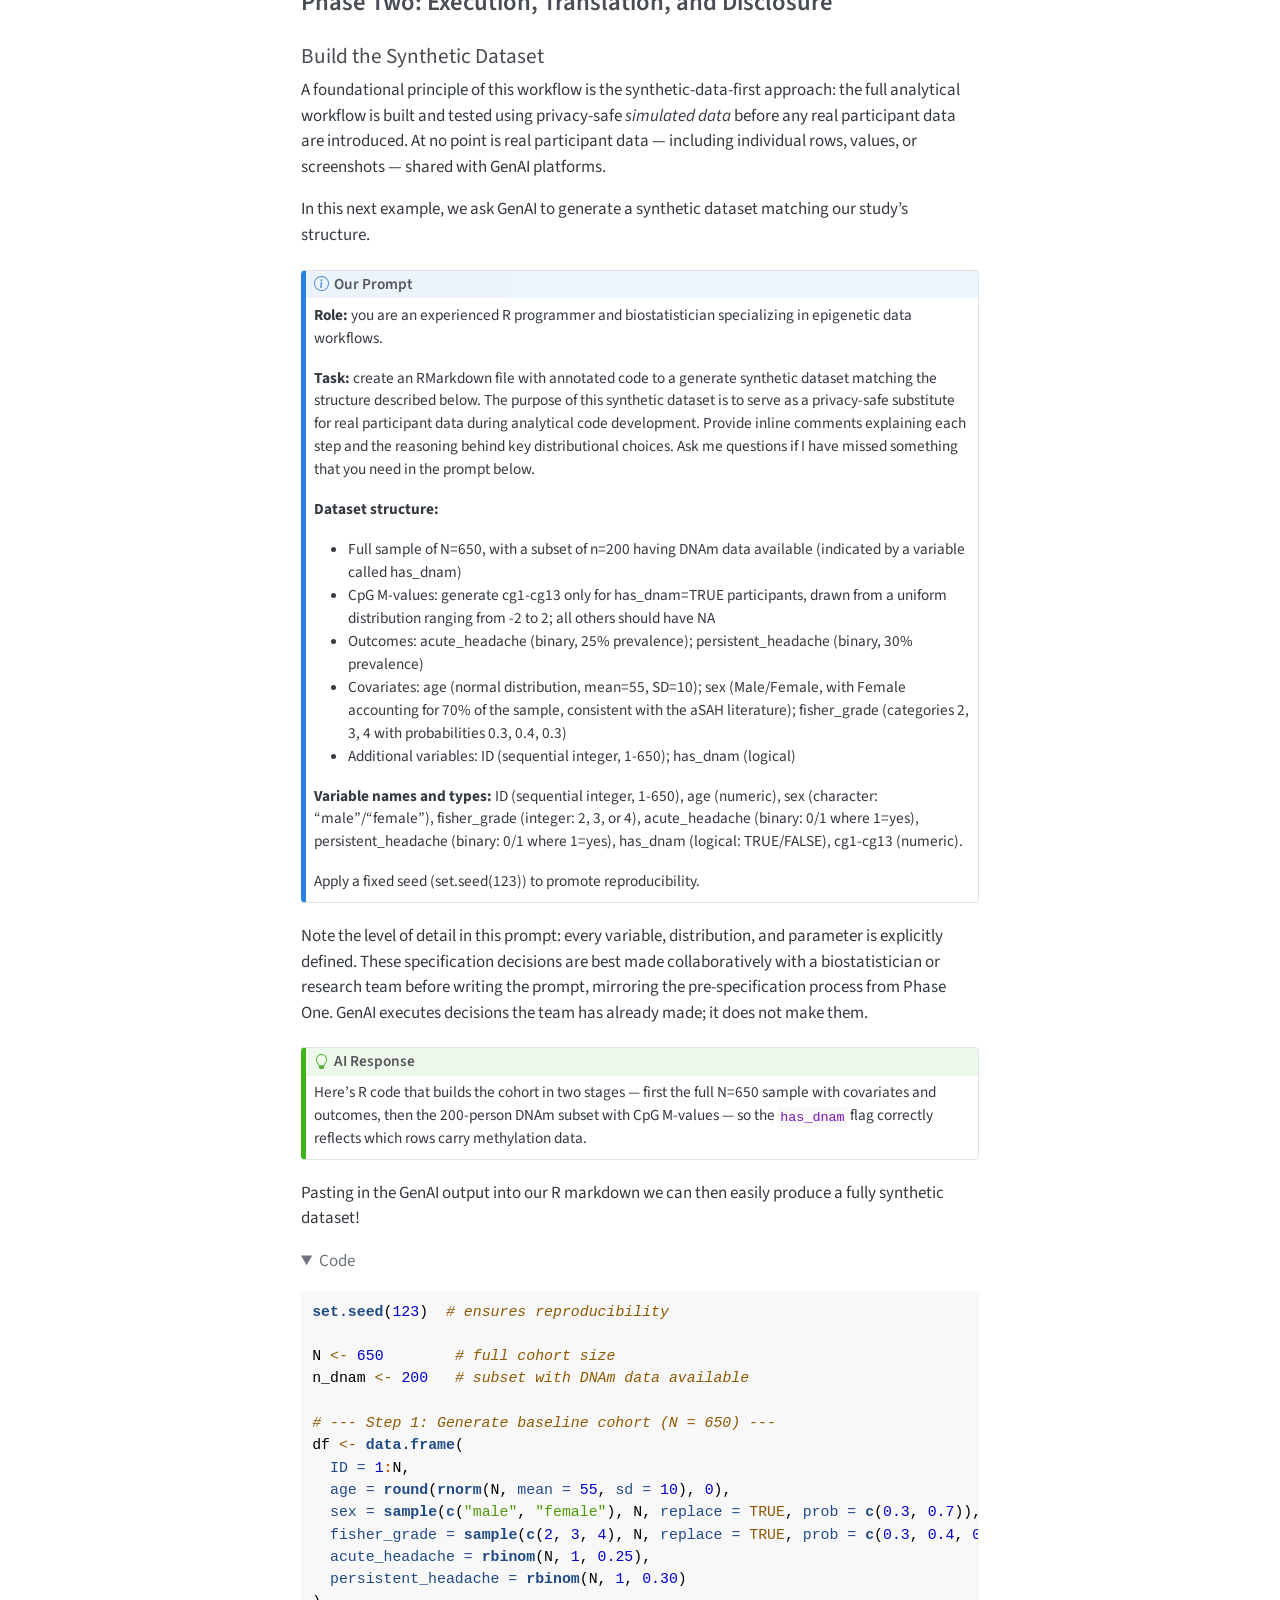
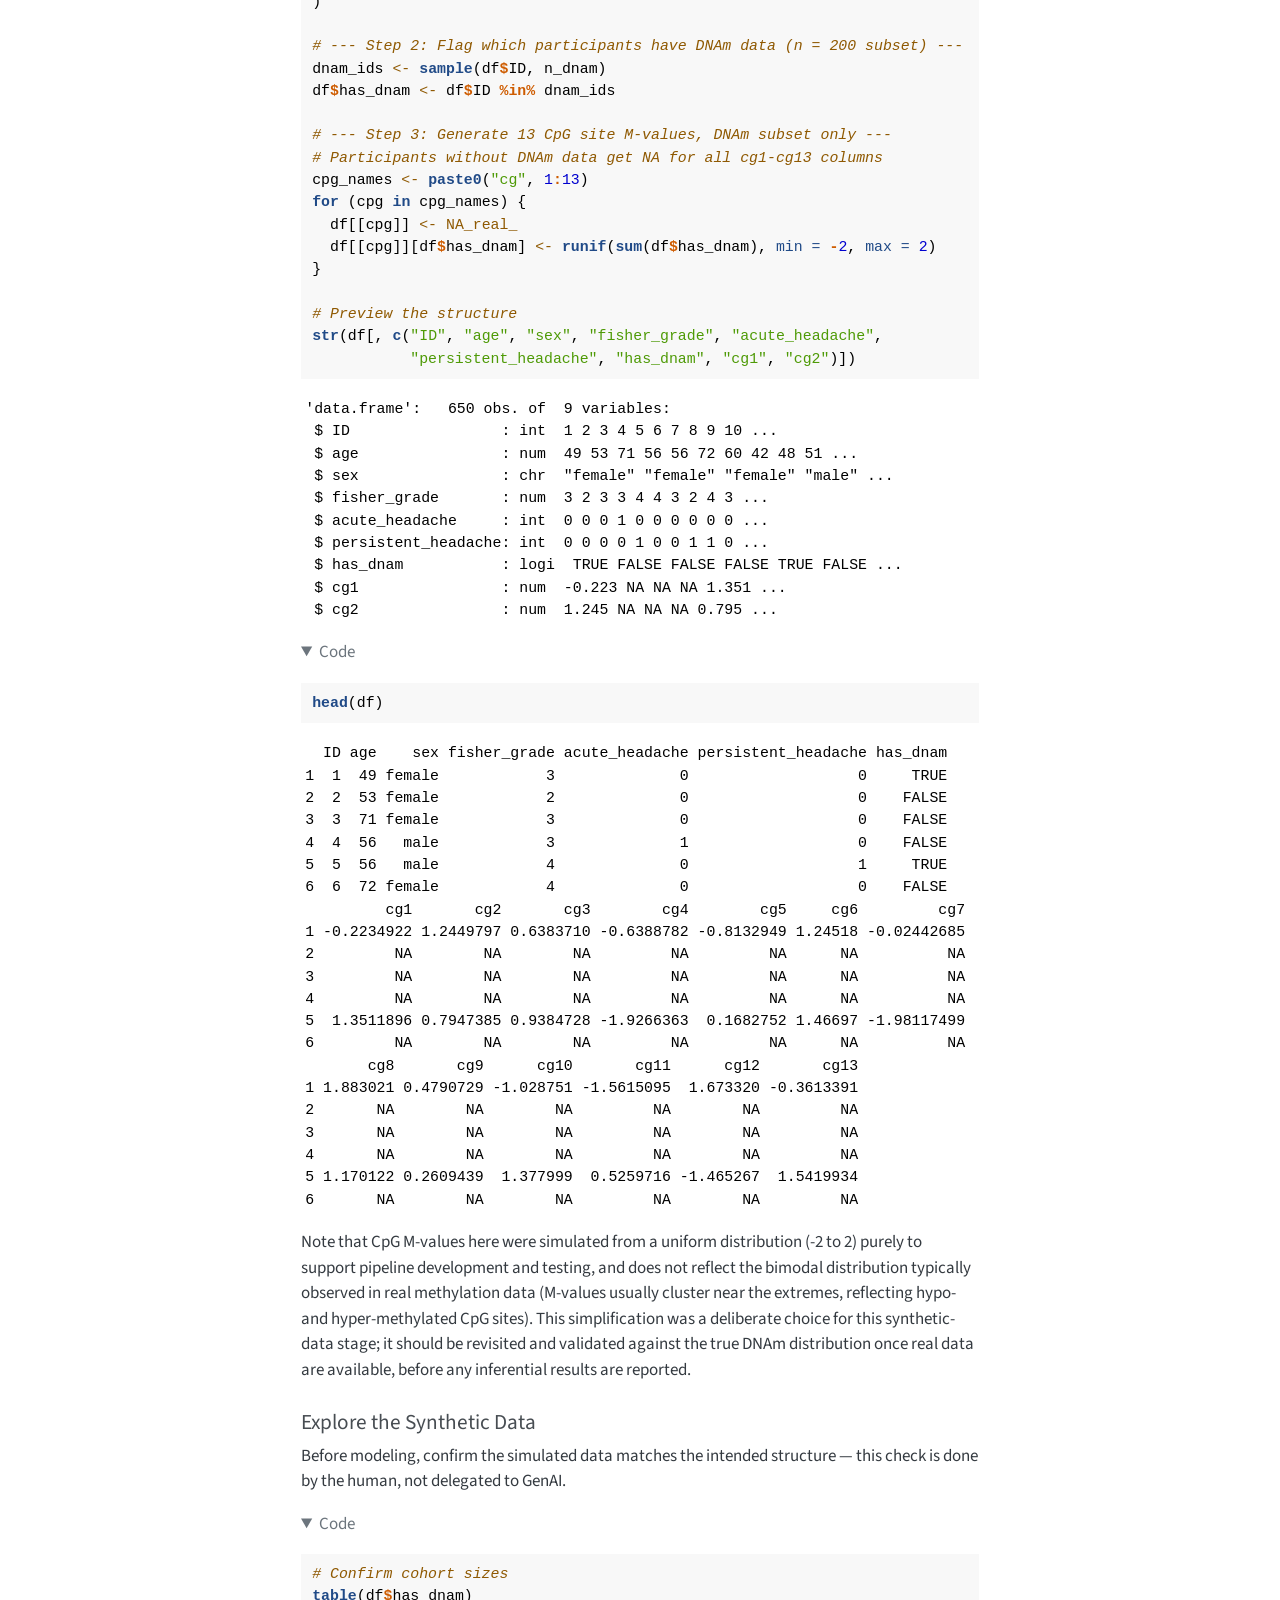
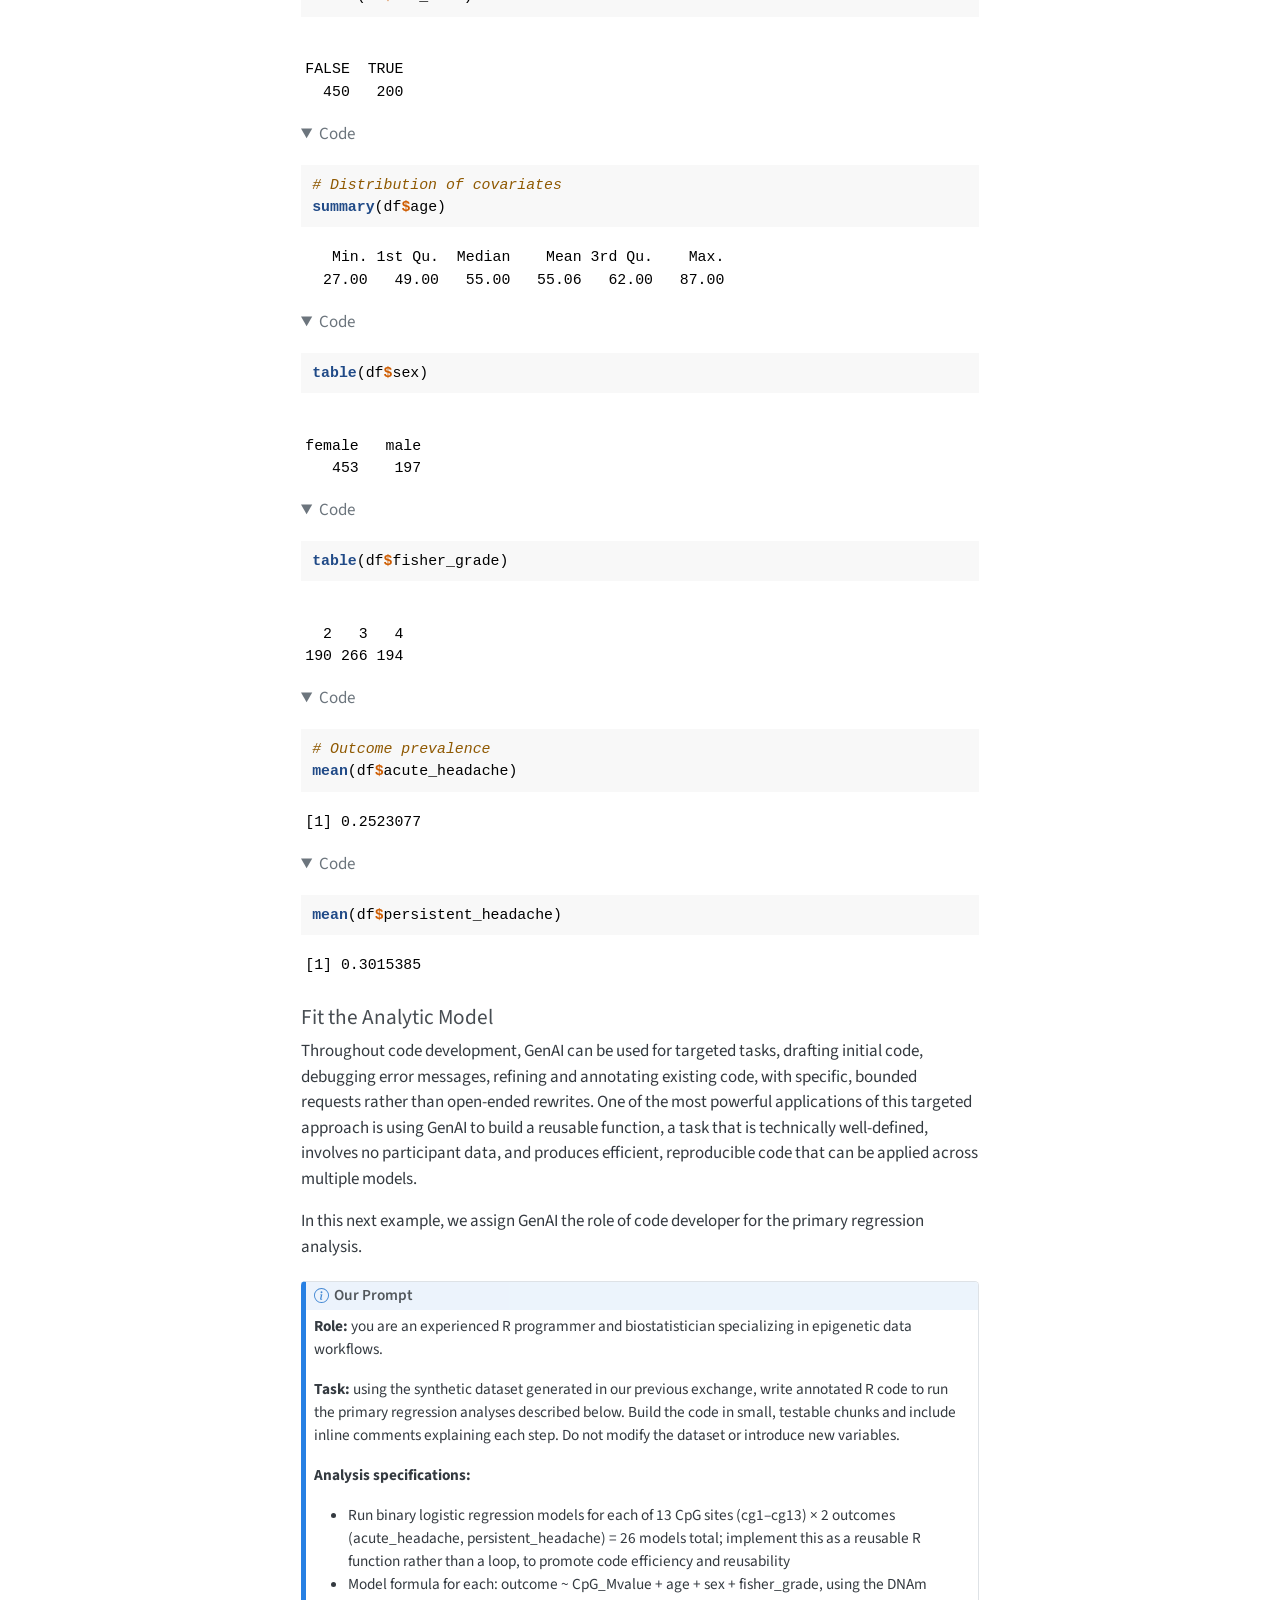
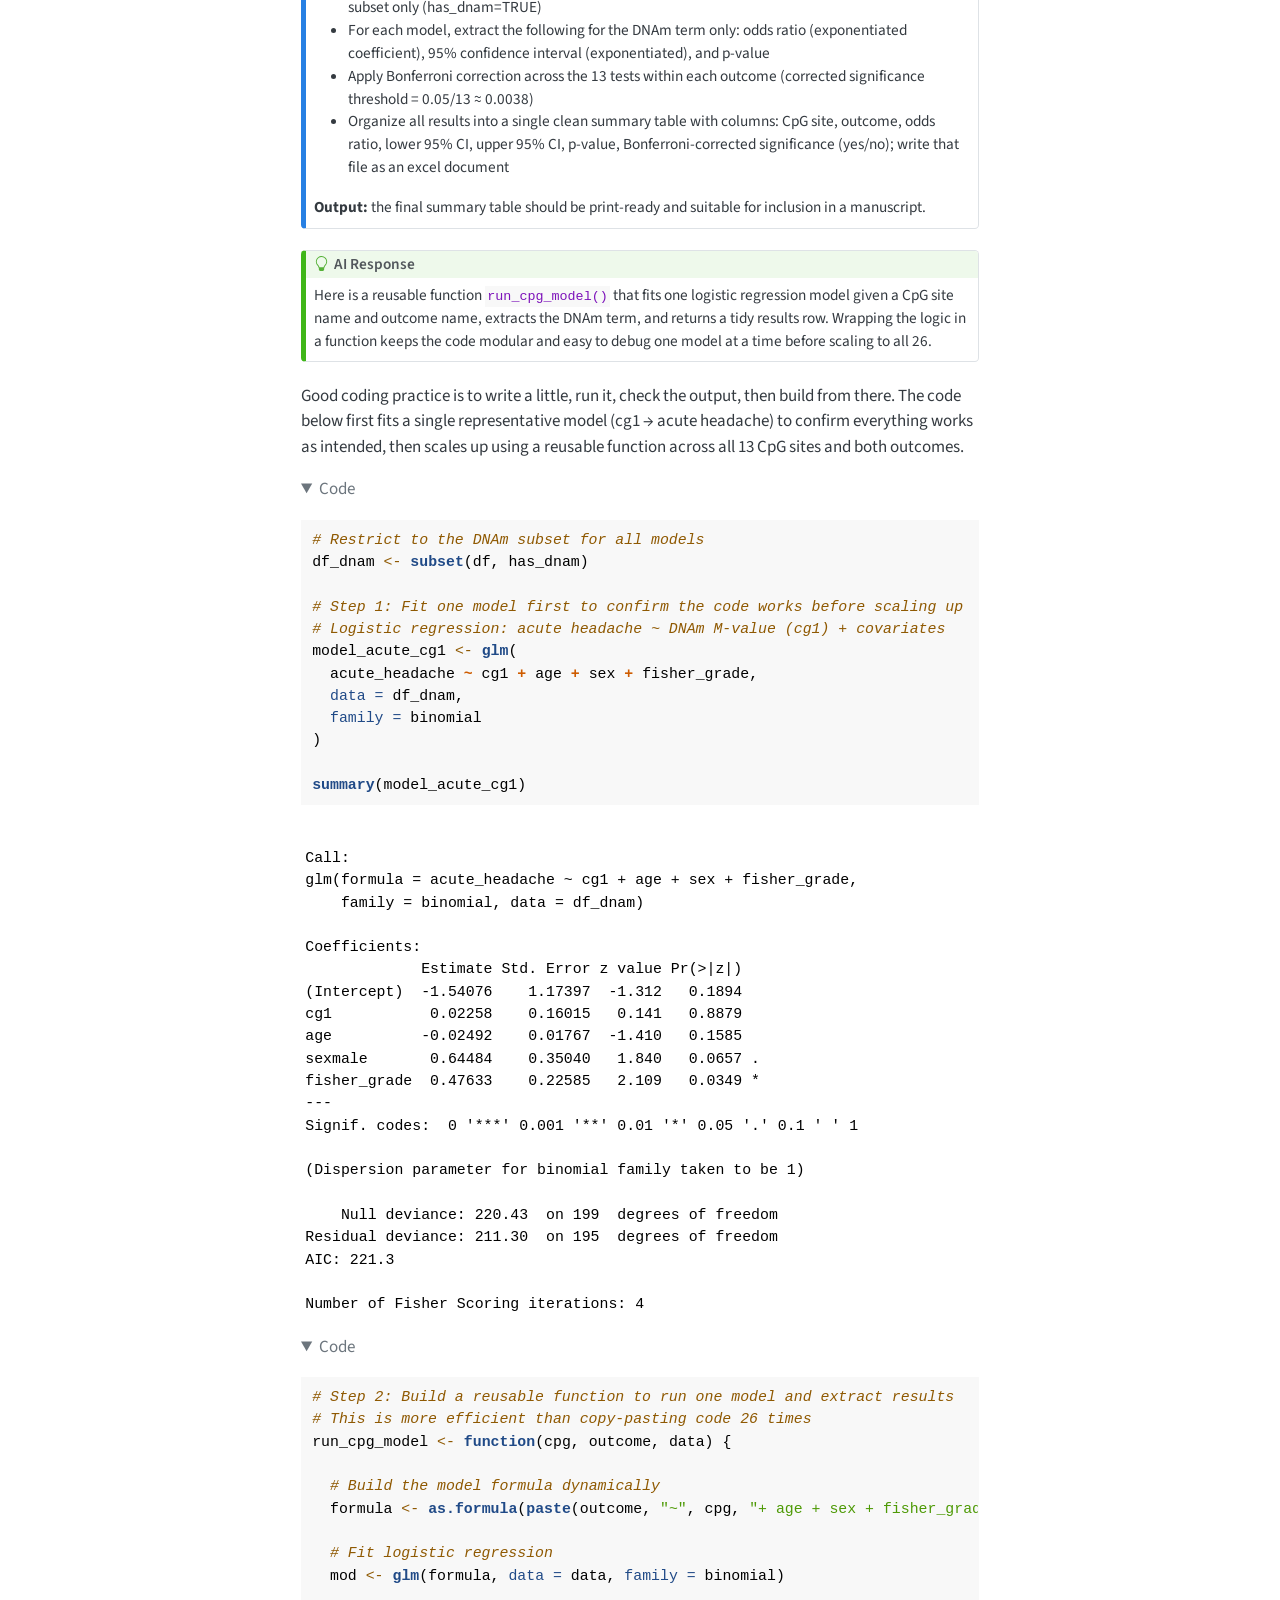
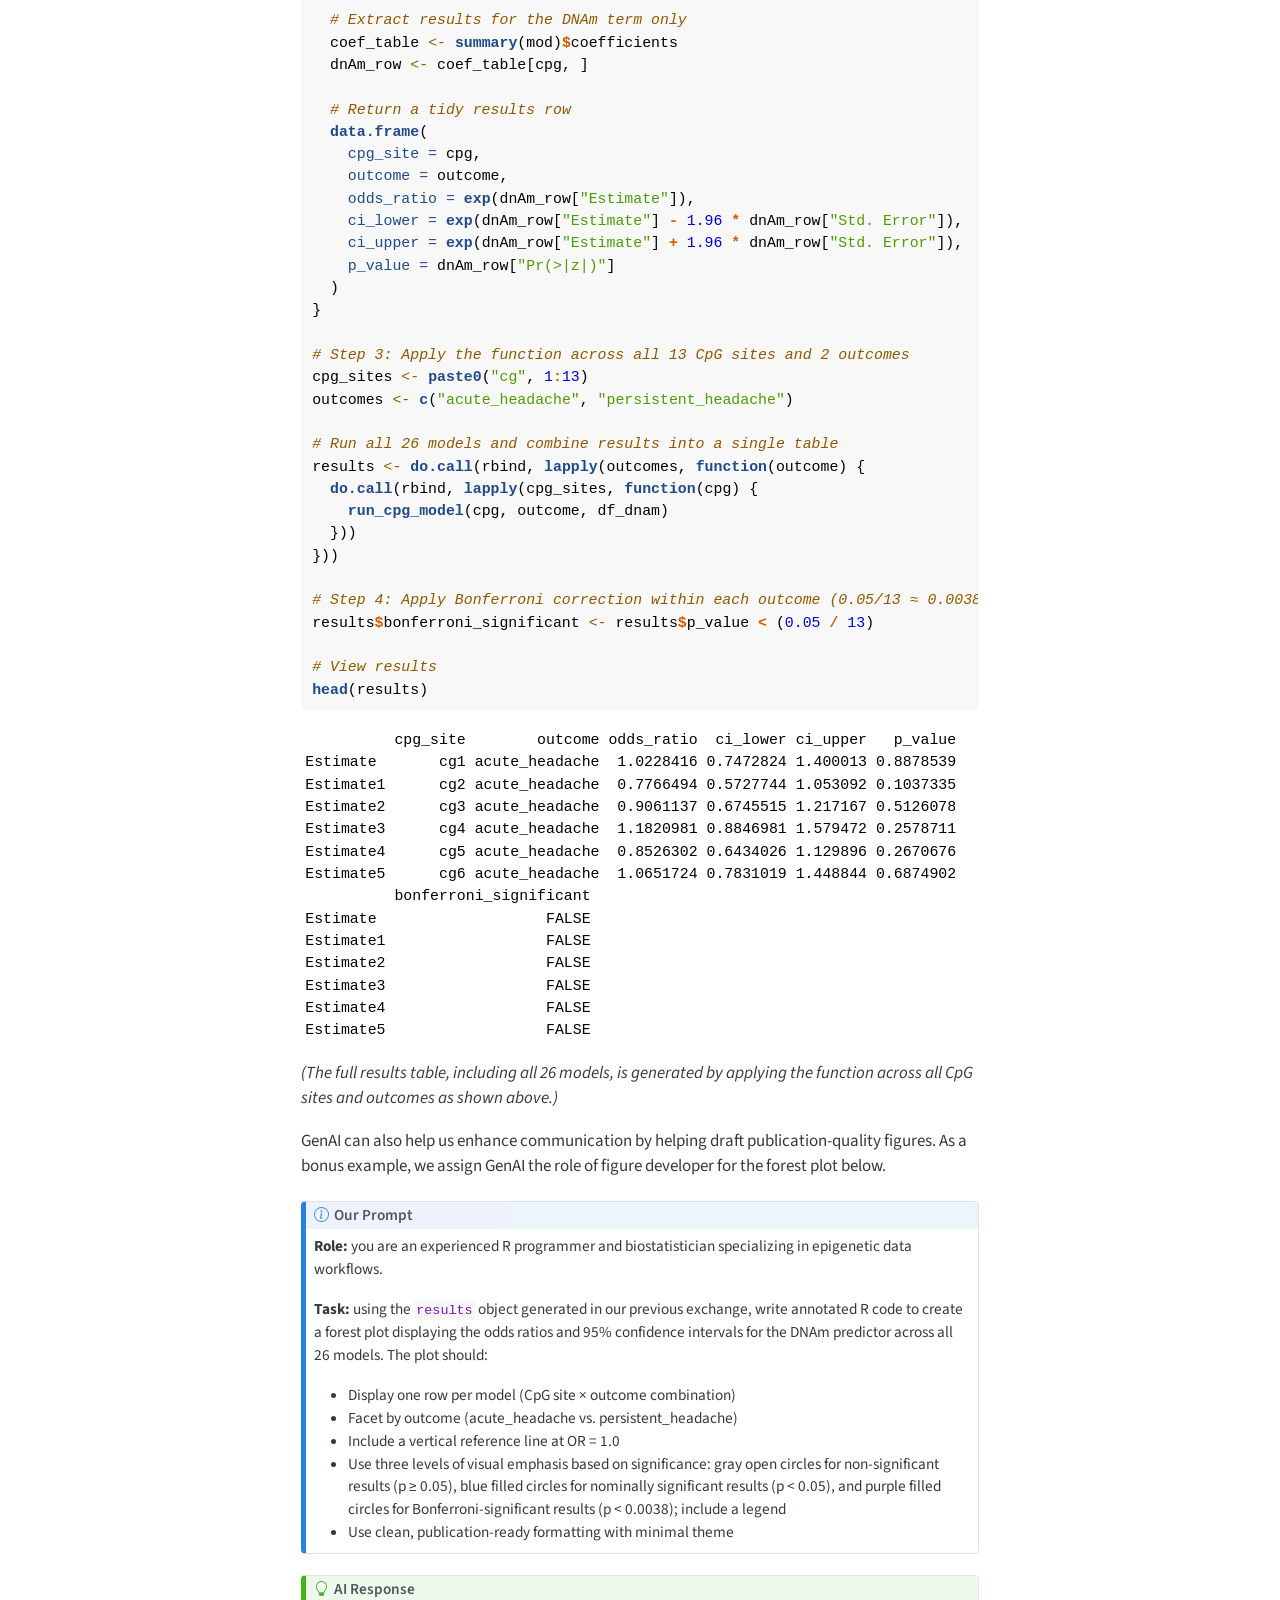
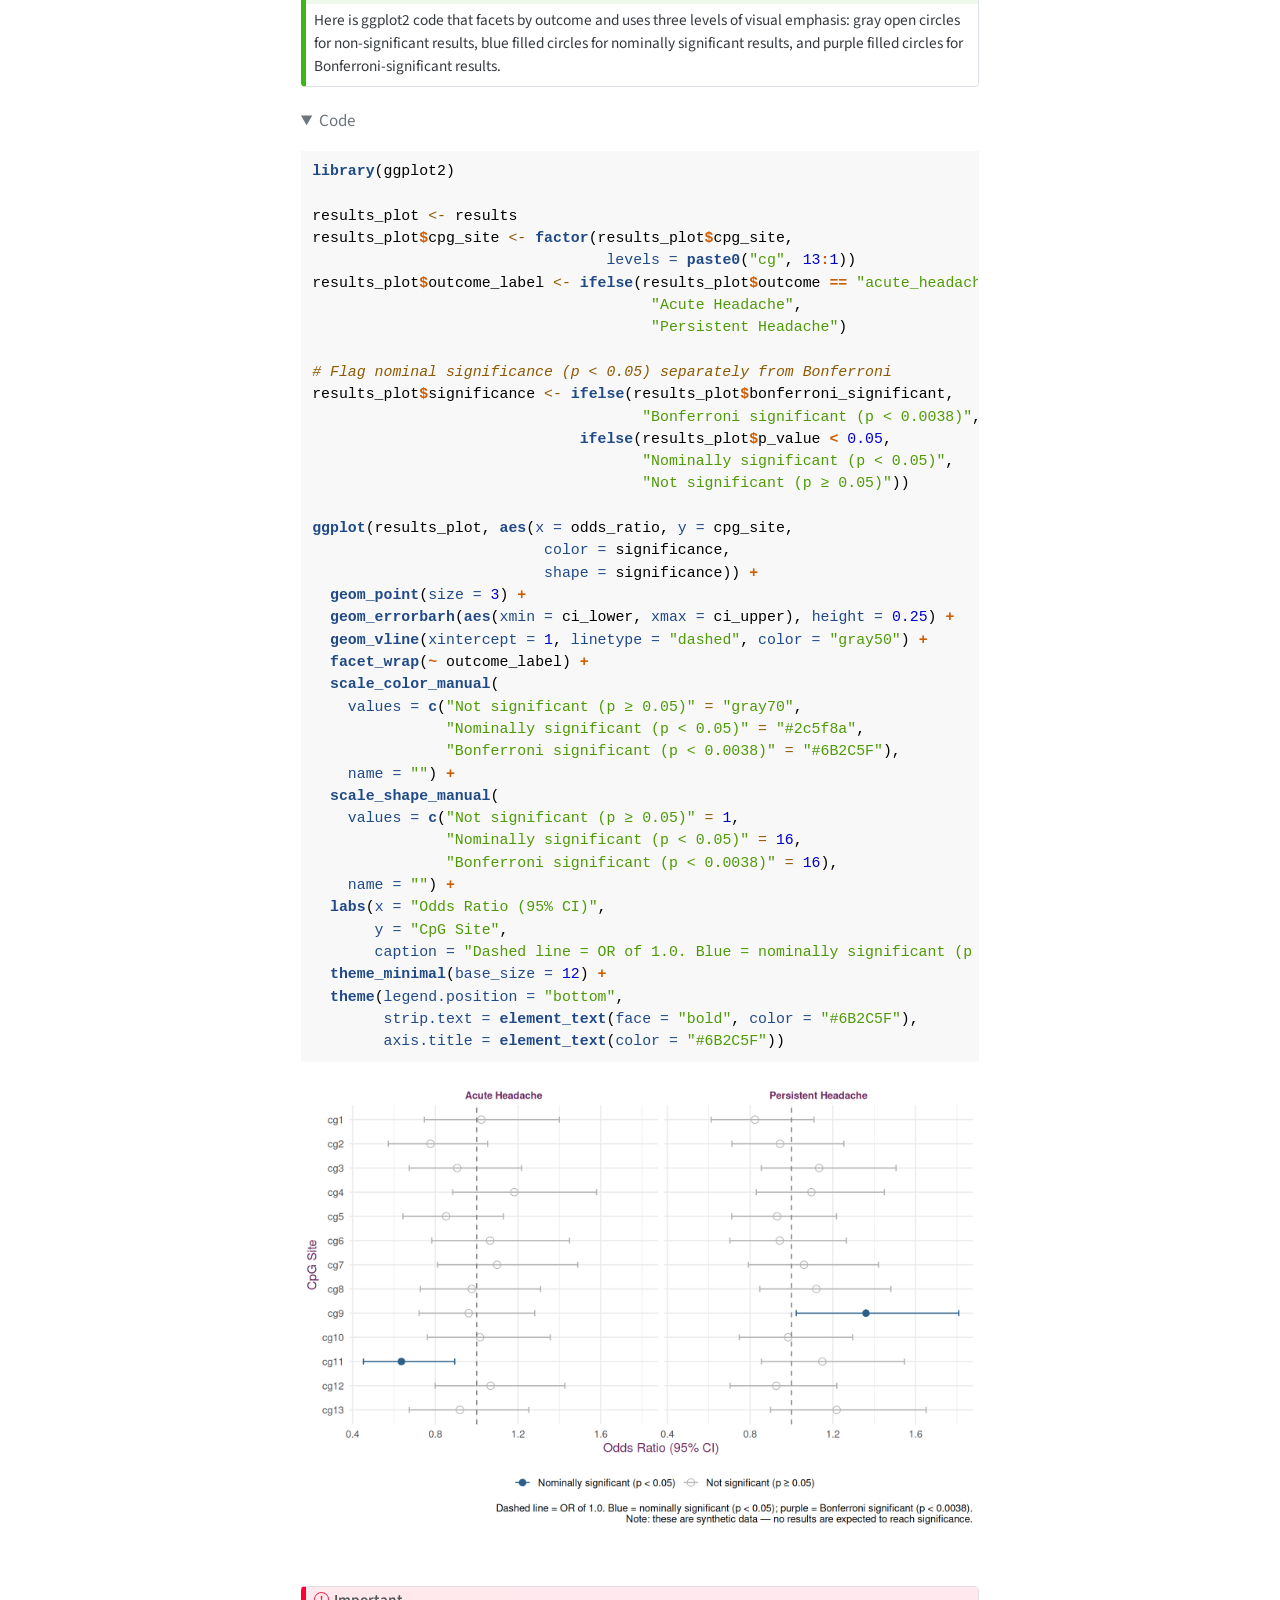
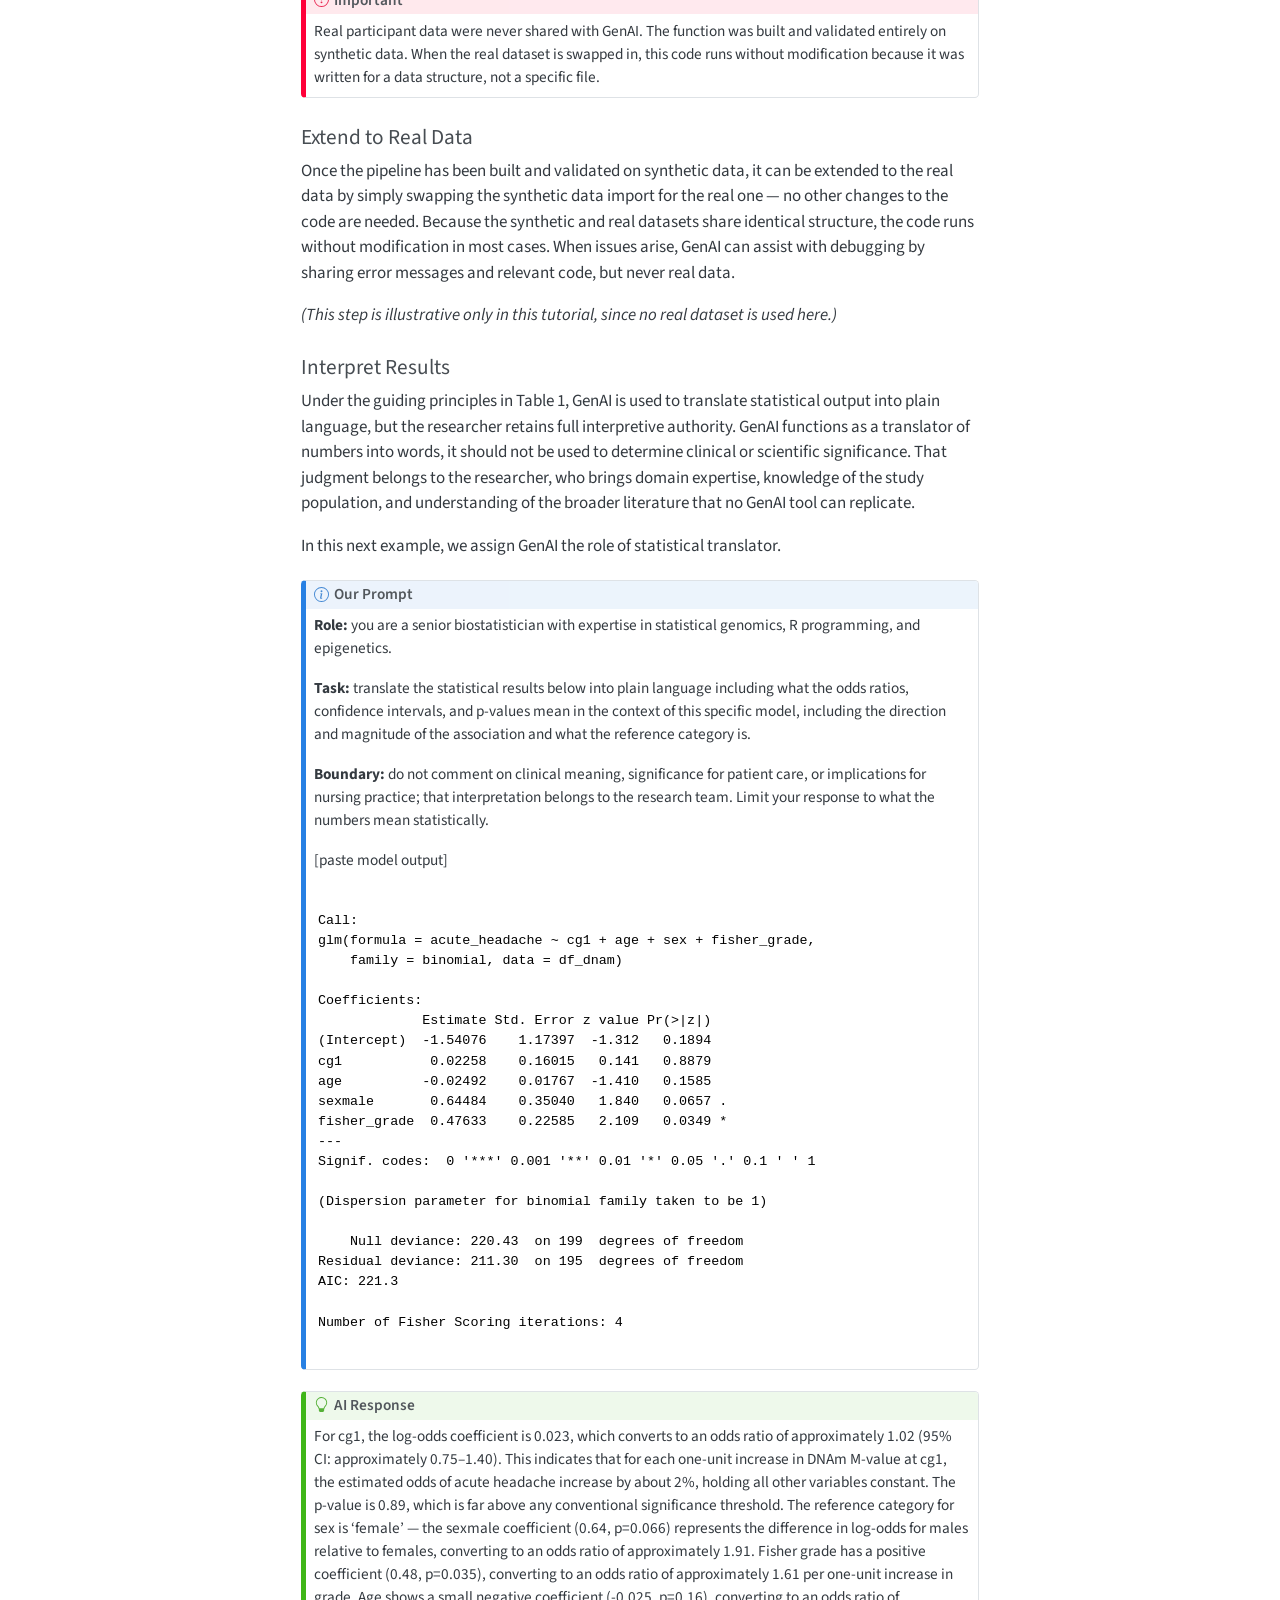
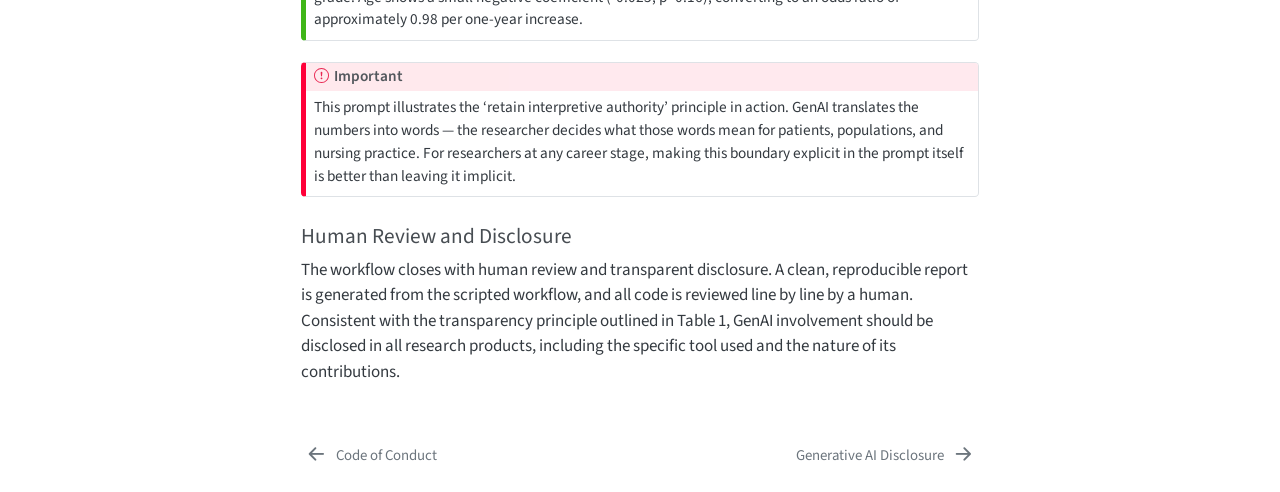
==== commit f7e0152d: "Built site for gh-pages" ====
--- a/tutorial_application.html
+++ b/tutorial_application.html
@@ -741,7 +741,7 @@
 </div>
 </div>
 <div class="callout-body-container callout-body">
-<p><strong>Key takeaway:</strong> Real participant data were never shared with GenAI. The function was built and validated entirely on synthetic data. When the real dataset is swapped in, this code runs without modification because it was written for a data structure, not a specific file.</p>
+<p>Real participant data were never shared with GenAI. The function was built and validated entirely on synthetic data. When the real dataset is swapped in, this code runs without modification because it was written for a data structure, not a specific file.</p>
 </div>
 </div>
 </section>
@@ -819,7 +819,7 @@
 </div>
 </div>
 <div class="callout-body-container callout-body">
-<p><strong>Retain interpretive authority:</strong> this prompt illustrates the ‘retain interpretive authority’ principle in action. GenAI translates the numbers into words — the researcher decides what those words mean for patients, populations, and nursing practice. For researchers at any career stage, making this boundary explicit in the prompt itself is better than leaving it implicit.</p>
+<p>This prompt illustrates the ‘retain interpretive authority’ principle in action. GenAI translates the numbers into words — the researcher decides what those words mean for patients, populations, and nursing practice. For researchers at any career stage, making this boundary explicit in the prompt itself is better than leaving it implicit.</p>
 </div>
 </div>
 </section>
